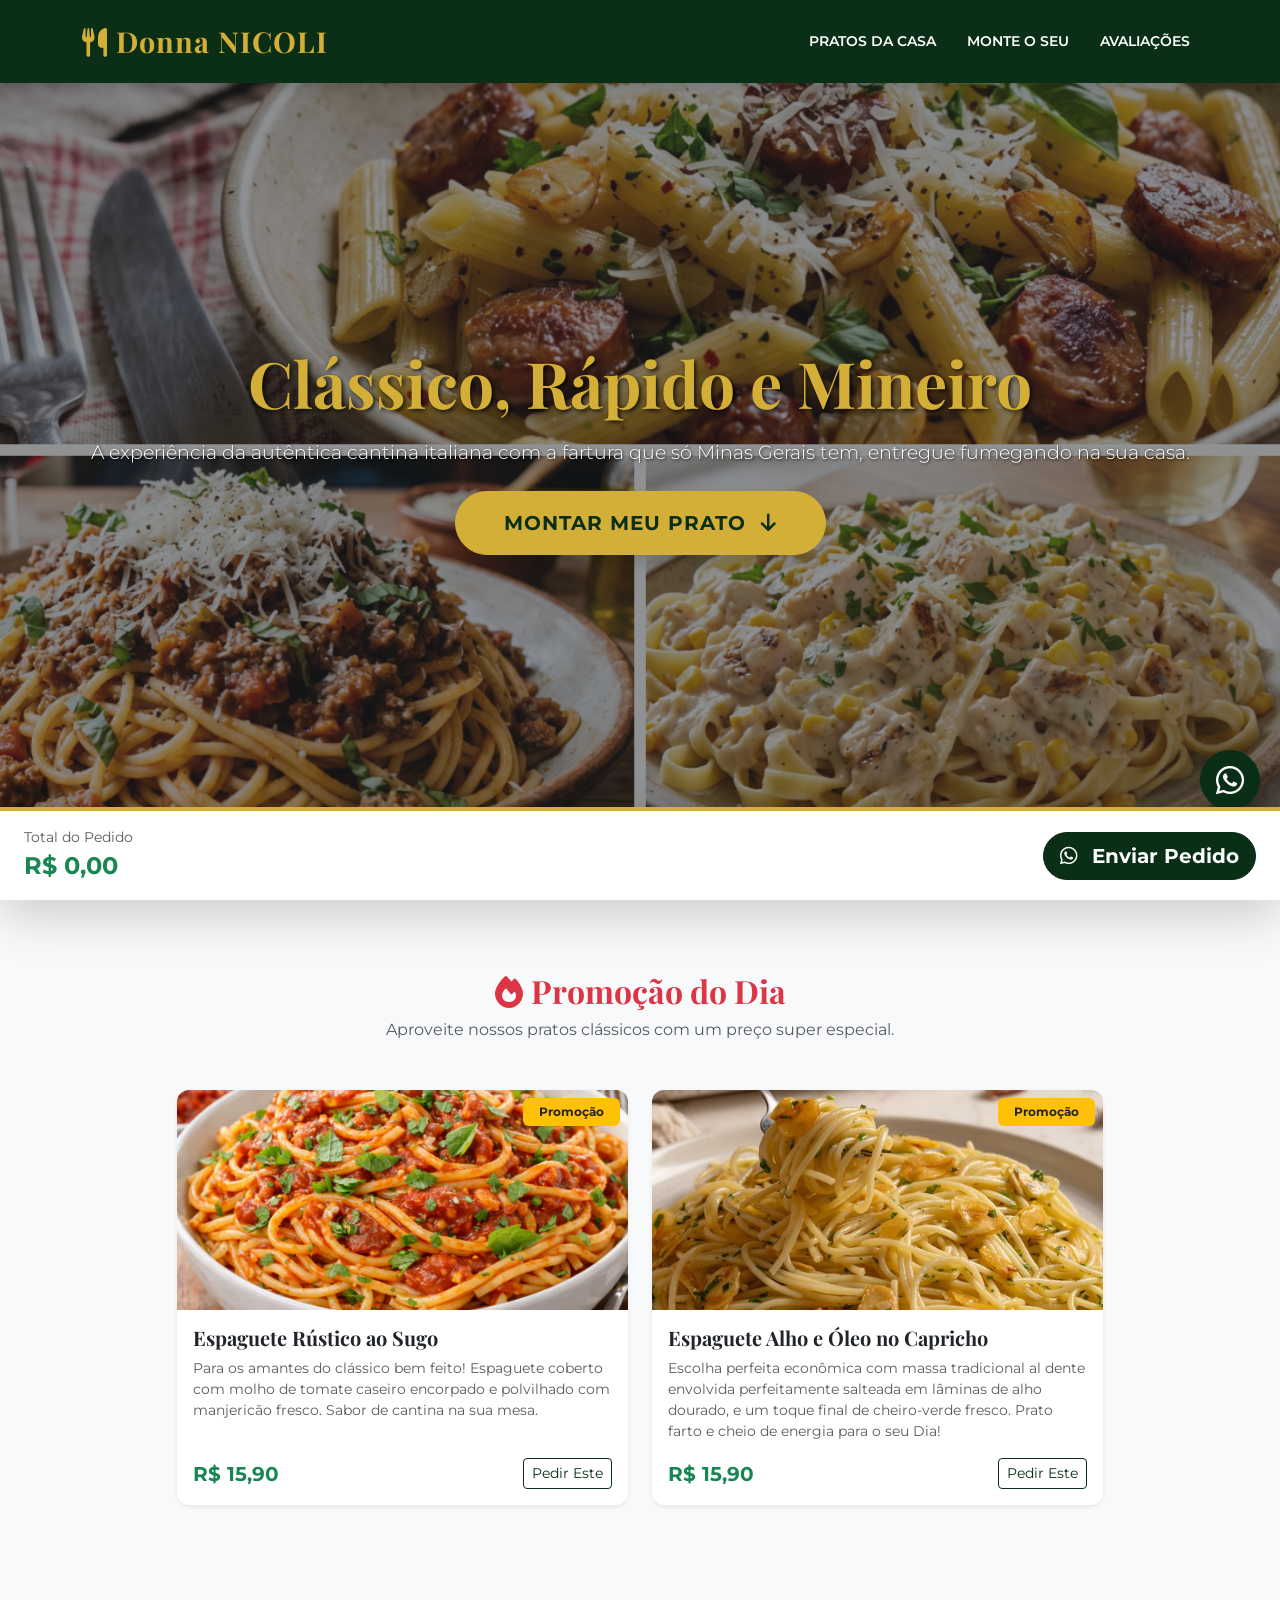
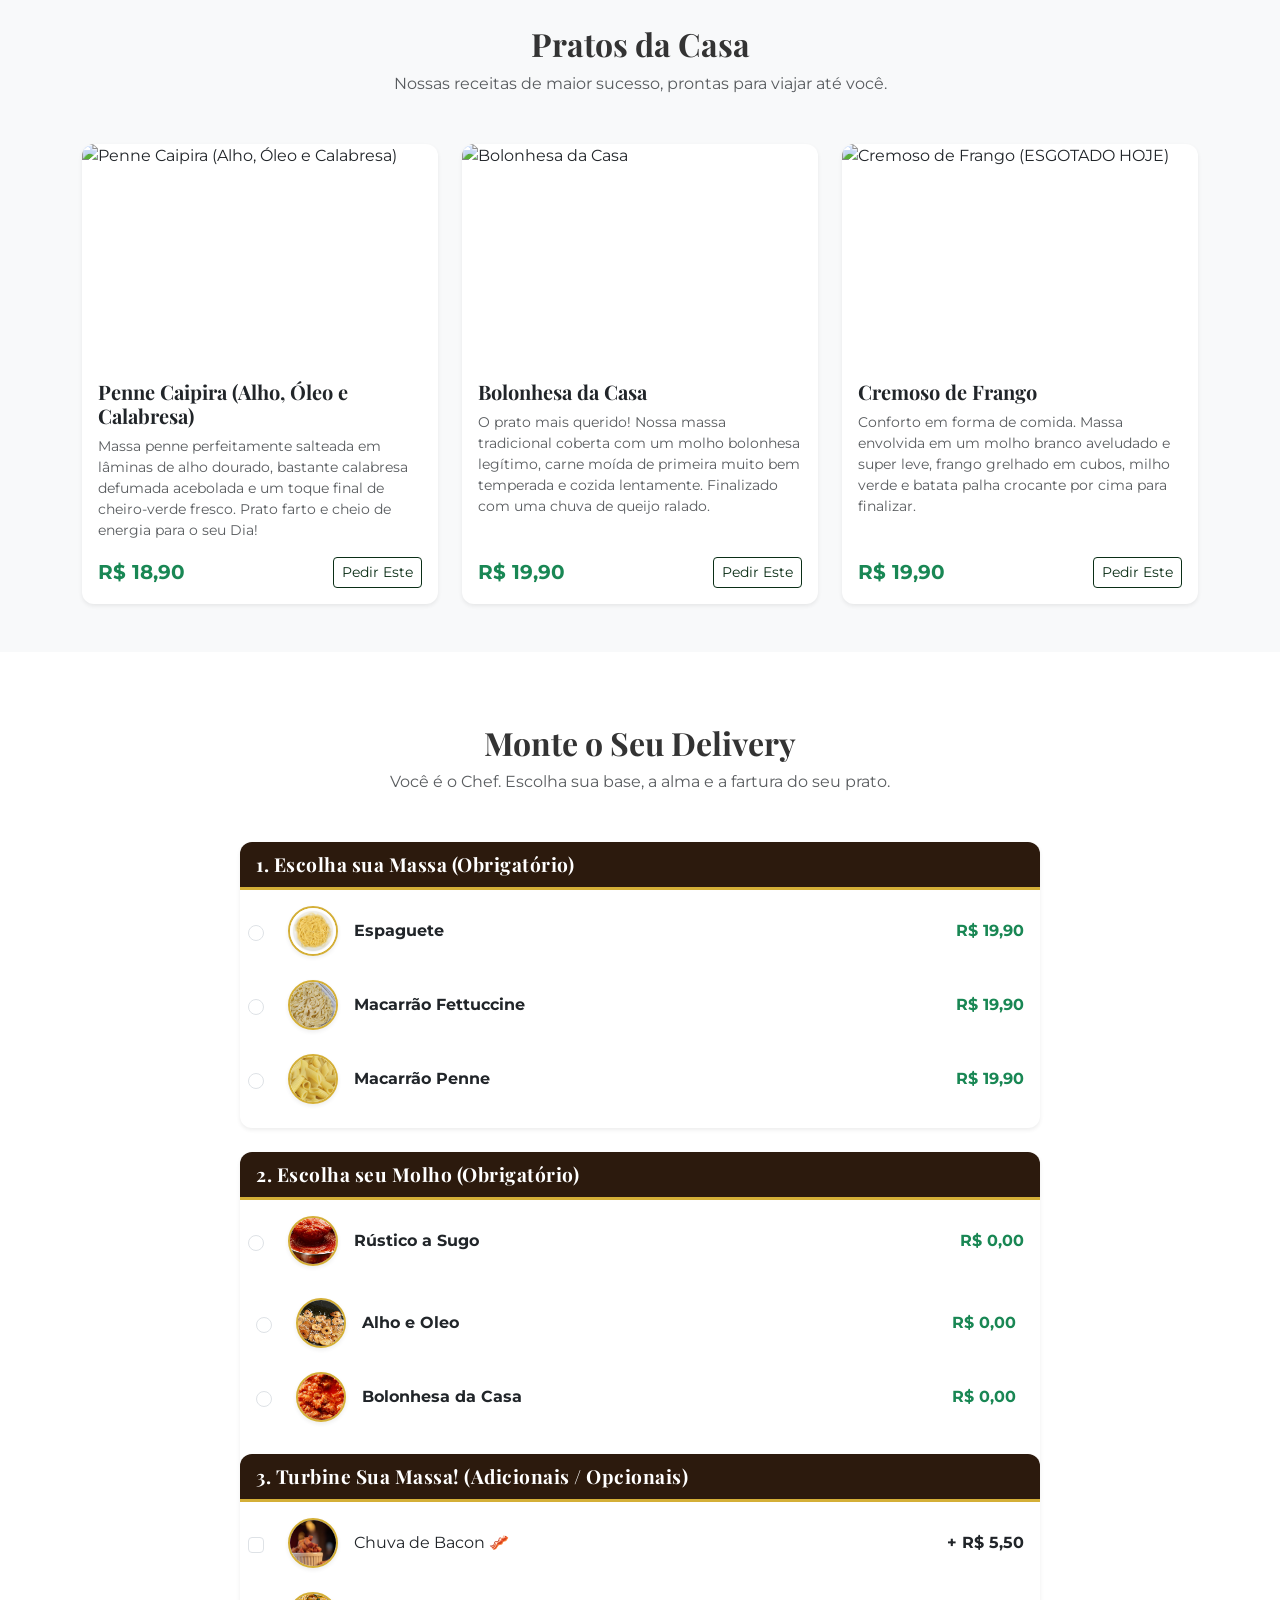
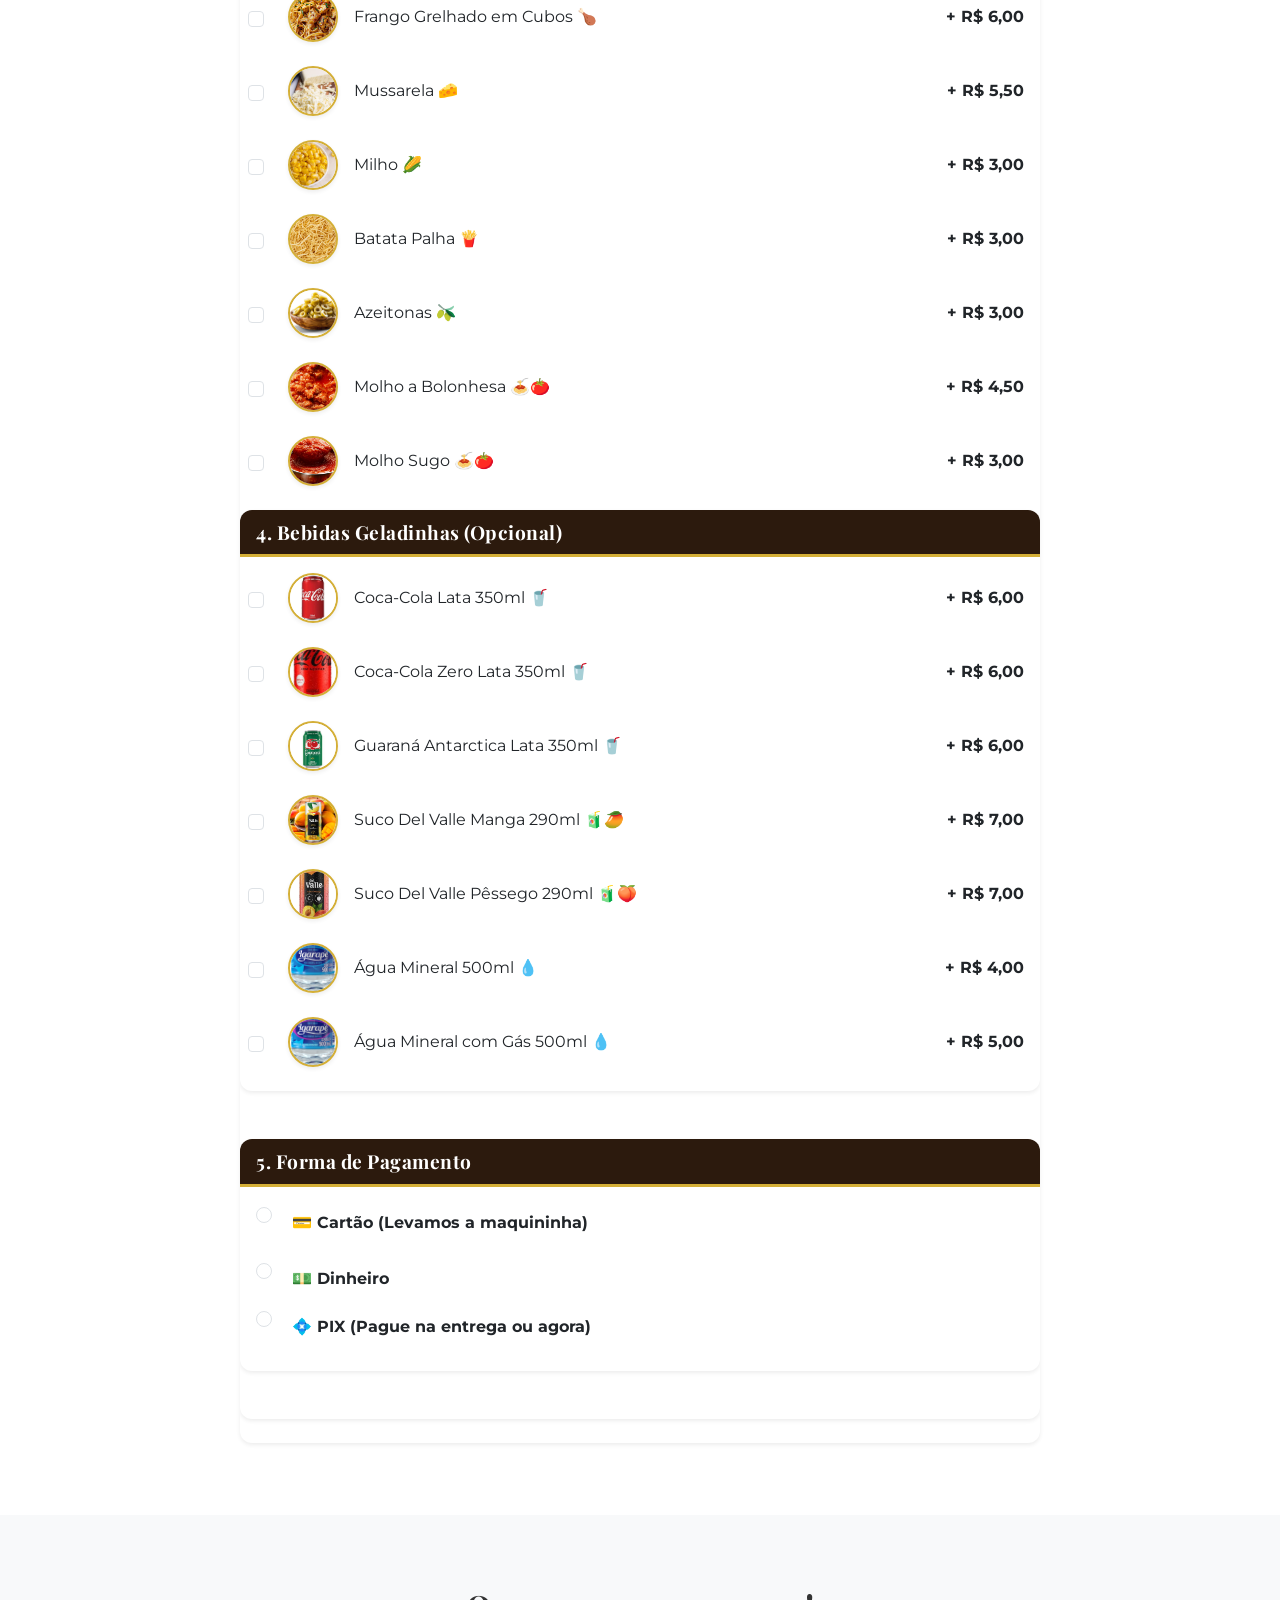
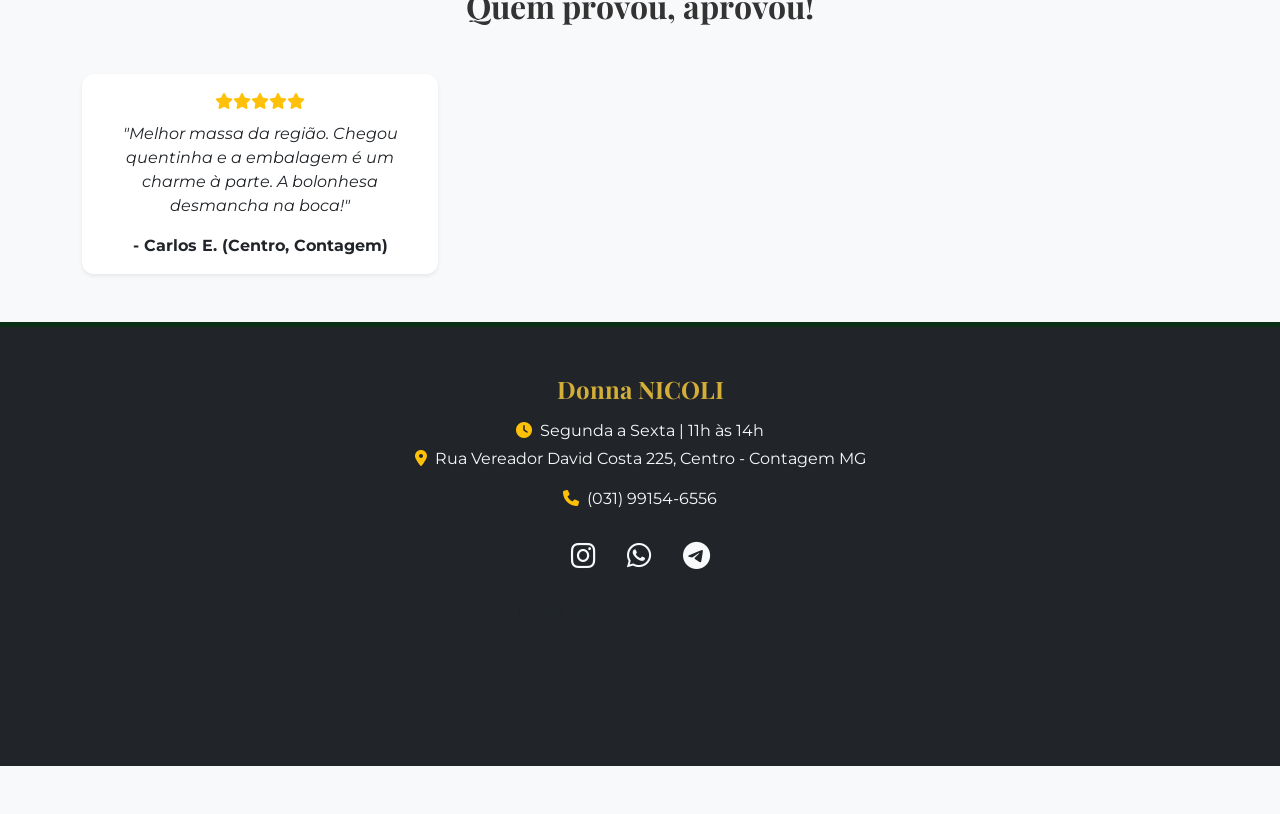
==== index.html @ 4e17d3b1 "Update index.html" ====
<!DOCTYPE html>
<html lang="pt-BR">
<head>
    <meta charset="UTF-8">
    <!-- A tag viewport garante que o site se adapte às telas de celulares (Mobile-First) -->
    <meta name="viewport" content="width=device-width, initial-scale=1.0">
    
    <!-- Meta tags para SEO (Google) -->
    <meta name="description" content="Donna Nicoli - O melhor delivery de massas artesanais de Contagem. Clássico, rápido e mineiro. Peça agora!">
    <title>Donna Nicoli | Autêntica Cantina Italiana em Contagem</title>

    <!-- Importação do Bootstrap 5 via CDN para o layout e responsividade -->
    <link href="https://cdn.jsdelivr.net/npm/bootstrap@5.3.0/dist/css/bootstrap.min.css" rel="stylesheet">
    
    <!-- Importação do FontAwesome para usarmos ícones (ex: WhatsApp, Instagram) -->
    <link rel="stylesheet" href="https://cdnjs.cloudflare.com/ajax/libs/font-awesome/6.4.0/css/all.min.css">
    
    <!-- Link para o nosso arquivo CSS (que faremos na Etapa 2) -->
    <link rel="stylesheet" href="style.css">
</head>
<body class="bg-light">

    <!-- HEADER & NAVEGAÇÃO -->
    <!-- fixed-top mantém o menu colado no topo ao rolar a página -->
    <header>
        <nav class="navbar navbar-expand-lg navbar-dark fixed-top custom-navbar">
            <div class="container">
                <a class="navbar-brand fw-bold" href="#">
                    <i class="fa-solid fa-utensils me-2"></i>Donna NICOLI
                </a>
                <!-- Botão menu hamburguer para celular -->
                <button class="navbar-toggler" type="button" data-bs-toggle="collapse" data-bs-target="#navbarNav">
                    <span class="navbar-toggler-icon"></span>
                </button>
                <div class="collapse navbar-collapse justify-content-end" id="navbarNav">
                    <ul class="navbar-nav">
                        <li class="nav-item"><a class="nav-link" href="#pratos">Pratos da Casa</a></li>
                        <li class="nav-item"><a class="nav-link" href="#monte-seu">Monte o Seu</a></li>
                        <li class="nav-item"><a class="nav-link" href="#avaliacoes">Avaliações</a></li>
                    </ul>
                </div>
            </div>
        </nav>
    </header>

    <main>
        <!-- HERO SECTION (A Primeira Impressão) -->
        <section id="hero" class="vh-100 d-flex align-items-center justify-content-center text-center text-white position-relative">
            <div class="container position-relative z-2">
                <h1 class="display-3 fw-bold mb-3">Clássico, Rápido e Mineiro</h1>
                <p class="lead mb-4 fw-light">A experiência da autêntica cantina italiana com a fartura que só Minas Gerais tem, entregue fumegando na sua casa.</p>
                <a href="#monte-seu" class="btn btn-warning btn-lg fw-bold px-5 py-3 shadow">MONTAR MEU PRATO <i class="fa-solid fa-arrow-down ms-2"></i></a>
            </div>
            <!-- Overlay escuro para garantir a leitura do texto sobre a foto de fundo -->
            <div class="overlay position-absolute top-0 start-0 w-100 h-100 bg-dark opacity-50 z-1"></div>
        </section>

        <!-- SEÇÃO: PROMOÇÃO DO DIA -->
        <section id="promocoes" class="py-5 bg-light">
            <div class="container pt-4">
                <div class="text-center mb-5">
                    <h2 class="fw-bold text-danger"><i class="fa-solid fa-fire me-2"></i>Promoção do Dia</h2>
                    <p class="text-muted">Aproveite nossos pratos clássicos com um preço super especial.</p>
                </div>
                
                <div class="row justify-content-center g-4">
                    <!-- Promocional 1 -->
                    <div class="col-12 col-md-5">
                        <div class="card h-100 shadow-sm border-0 position-relative border-warning">
                            <span class="badge bg-warning text-dark position-absolute top-0 end-0 m-2 fw-bold px-3 py-2">Promoção</span>
                            <img src="img/sugo.png" class="card-img-top" alt="Espaguete Rústico ao Sugo">
                            <div class="card-body d-flex flex-column">
                                <h5 class="card-title fw-bold">Espaguete Rústico ao Sugo</h5>
                                <p class="card-text text-muted small">Para os amantes do clássico bem feito! Espaguete coberto com molho de tomate caseiro encorpado e polvilhado com manjericão fresco. Sabor de cantina na sua mesa.</p>
                                <div class="mt-auto d-flex justify-content-between align-items-center">
                                    <span class="fs-5 fw-bold text-success">R$ 15,90</span>
                                    <button class="btn btn-outline-success btn-sm btn-pedir-prato" data-nome="Espaguete Rústico ao Sugo (Promoção)" data-preco="15.90">Pedir Este</button>
                                </div>
                            </div>
                        </div>
                    </div>

                    <!-- Promocional 2 -->
                    <div class="col-12 col-md-5">
                        <div class="card h-100 shadow-sm border-0 position-relative border-warning">
                            <span class="badge bg-warning text-dark position-absolute top-0 end-0 m-2 fw-bold px-3 py-2">Promoção</span>
                            <img src="img/alho-oleo2.jpg" class="card-img-top" alt="Espaguete Alho e Óleo no capricho">
                            <div class="card-body d-flex flex-column">
                                <h5 class="card-title fw-bold">Espaguete Alho e Óleo no Capricho</h5>
                                <p class="card-text text-muted small">Escolha perfeita econômica com massa tradicional al dente envolvida perfeitamente salteada em lâminas de alho dourado, e um toque final de cheiro-verde fresco. Prato farto e cheio de energia para o seu Dia!</p>
                                <div class="mt-auto d-flex justify-content-between align-items-center">
                                    <span class="fs-5 fw-bold text-success">R$ 15,90</span>
                                    <button class="btn btn-outline-success btn-sm btn-pedir-prato" data-nome="Espaguete Alho e Óleo no Capricho (Promoção)" data-preco="15.90">Pedir Este</button>
                                </div>
                            </div>
                        </div>
                    </div>
                </div>
            </div>
        </section>

        <!-- SEÇÃO: PRATOS DA CASA (Retornando ao formato original) -->
        <section id="pratos" class="py-5">
            <div class="container pt-4">
                <div class="text-center mb-5">
                    <h2 class="fw-bold">Pratos da Casa</h2>
                    <p class="text-muted">Nossas receitas de maior sucesso, prontas para viajar até você.</p>
                </div>
                
                <div class="row g-4">
                    <!-- Card 1 -->
                    <div class="col-12 col-md-4">
                        <div class="card h-100 shadow-sm border-0">
                            <img src="img/penne.png" class="card-img-top" alt="Penne Caipira (Alho, Óleo e Calabresa)">
                            <div class="card-body d-flex flex-column">
                                <h5 class="card-title fw-bold">Penne Caipira (Alho, Óleo e Calabresa)</h5>
                                <p class="card-text text-muted small">Massa penne perfeitamente salteada em lâminas de alho dourado, bastante calabresa defumada acebolada e um toque final de cheiro-verde fresco. Prato farto e cheio de energia para o seu Dia!</p>
                                <div class="mt-auto d-flex justify-content-between align-items-center">
                                    <span class="fs-5 fw-bold text-success">R$ 18,90</span>
                                    <button class="btn btn-outline-success btn-sm btn-pedir-prato" data-nome="Penne Caipira" data-preco="18.90">Pedir Este</button>
                                </div>
                            </div>
                        </div>
                    </div>
                    
                    <!-- Card 2 -->
                    <div class="col-12 col-md-4">
                        <div class="card h-100 shadow-sm border-0">
                            <img src="img/bolonhesa-2.png" class="card-img-top" alt="Bolonhesa da Casa">
                            <div class="card-body d-flex flex-column">
                                <h5 class="card-title fw-bold">Bolonhesa da Casa</h5>
                                <p class="card-text text-muted small">O prato mais querido! Nossa massa tradicional coberta com um molho bolonhesa legítimo, carne moída de primeira muito bem temperada e cozida lentamente. Finalizado com uma chuva de queijo ralado.</p>
                                <div class="mt-auto d-flex justify-content-between align-items-center">
                                    <span class="fs-5 fw-bold text-success">R$ 19,90</span>
                                    <button class="btn btn-outline-success btn-sm btn-pedir-prato" data-nome="Bolonhesa da Casa" data-preco="19.90">Pedir Este</button>
                                </div>
                            </div>
                        </div>
                    </div>

                    <!-- Card 3 -->
                    <div class="col-12 col-md-4">
                        <div class="card h-100 shadow-sm border-0">
                            <img src="img/cremoso.png" class="card-img-top" alt="Cremoso de Frango (ESGOTADO HOJE)"disabled>
                            <div class="card-body d-flex flex-column">
                                <h5 class="card-title fw-bold">Cremoso de Frango</h5>
                                <p class="card-text text-muted small">Conforto em forma de comida. Massa envolvida em um molho branco aveludado e super leve, frango grelhado em cubos, milho verde e batata palha crocante por cima para finalizar.</p>
                                <div class="mt-auto d-flex justify-content-between align-items-center">
                                    <span class="fs-5 fw-bold text-success">R$ 19,90</span>
                                    <button class="btn btn-outline-success btn-sm btn-pedir-prato" data-nome="Cremoso de Frango" data-preco="19.90">Pedir Este</button>
                                </div>
                            </div>
                        </div>
                    </div>
                </div>
            </div>
        </section>
        
        <!-- SEÇÃO: MONTE O SEU (O Coração da Aplicação) -->
        <section id="monte-seu" class="py-5 bg-white">
            <div class="container pt-4">
                <div class="text-center mb-5">
                    <h2 class="fw-bold">Monte o Seu Delivery</h2>
                    <p class="text-muted">Você é o Chef. Escolha sua base, a alma e a fartura do seu prato.</p>
                </div>

                <form id="form-pedido" class="max-w-md mx-auto" style="max-width: 800px;">
                    
                    <!-- Passo 1: Massas -->
                    <div class="card mb-4 border-0 shadow-sm">
                        <div class="card-header custom-bg-wood text-white fw-bold">
                            1. Escolha sua Massa (Obrigatório)
                        </div>
                        <div class="card-body p-2">
                            <!-- Espaguete -->
                            <div class="form-check mb-2 d-flex align-items-center">
                                <input class="form-check-input input-massa me-3" type="radio" name="massa" id="espaguete" value="Espaguete" data-preco="19.90" required>
                                <label class="form-check-label custom-label-box w-100 d-flex align-items-center justify-content-between p-2" for="espaguete">
                                    <div class="d-flex align-items-center">
                                        <img src="img/thumb-espaguete.jpg" alt="Espaguete" class="rounded-circle thumb-img me-3 shadow-sm">
                                        <span class="fw-bold">Espaguete</span>
                                    </div>
                                    <span class="text-success fw-bold">R$ 19,90</span>
                                </label>
                            </div>
                            <!-- Fettuccine -->
                            <div class="form-check mb-2 d-flex align-items-center">
                                <input class="form-check-input input-massa me-3" type="radio" name="massa" id="fettuccine" value="Macarrão Fettuccine" data-preco="19.90">
                                <label class="form-check-label custom-label-box w-100 d-flex align-items-center justify-content-between p-2" for="fettuccine">
                                    <div class="d-flex align-items-center">
                                        <img src="img/thumb-fettuccini.jpg" alt="Fettuccine" class="rounded-circle thumb-img me-3 shadow-sm">
                                        <span class="fw-bold">Macarrão Fettuccine</span>
                                    </div>
                                    <span class="text-success fw-bold">R$ 19,90</span>
                                </label>
                            </div>
                            <!-- Penne -->
                            <div class="form-check mb-2 d-flex align-items-center">
                                <input class="form-check-input input-massa me-3" type="radio" name="massa" id="penne" value="Macarrão Penne" data-preco="19.90">
                                <label class="form-check-label custom-label-box w-100 d-flex align-items-center justify-content-between p-2" for="penne">
                                    <div class="d-flex align-items-center">
                                        <img src="img/thumb-penne.jpg" alt="Penne" class="rounded-circle thumb-img me-3 shadow-sm">
                                        <span class="fw-bold">Macarrão Penne</span>
                                    </div>
                                    <span class="text-success fw-bold">R$ 19,90</span>
                                </label>
                            </div>
                        </div>
                    </div>

                    <!-- Passo 2: Molhos -->
                    <div class="card mb-4 border-0 shadow-sm">
                        <div class="card-header custom-bg-wood text-white fw-bold">
                            2. Escolha seu Molho (Obrigatório)
                        </div>
                        <div class="card-body p-2">
                            <div class="form-check mb-2 d-flex align-items-center">
                                <input class="form-check-input input-molho me-3" type="radio" name="molho" id="sugo" value="Sugo Rústico" data-preco="0.00" required>
                                <label class="form-check-label custom-label-box w-100 d-flex align-items-center justify-content-between p-2" for="sugo">
                                    <div class="d-flex align-items-center">
                                        <img src="img/thumb-molho-sugo.jpg" alt="Sugo" class="rounded-circle thumb-img me-3 shadow-sm">
                                        <span class="fw-bold">Rústico a Sugo</span>
                                    </div>
                                    <span class="text-success fw-bold">R$ 0,00</span>
                                </label>
                            </div>
                            <div class="card-body p-2">
                            <div class="form-check mb-2 d-flex align-items-center">
                                <input class="form-check-input input-molho me-3" type="radio" name="molho" id="alho_oleo" value="Alho e Óleo" data-preco="0.00" required>
                                <label class="form-check-label custom-label-box w-100 d-flex align-items-center justify-content-between p-2" for="alho_oleo">
                                    <div class="d-flex align-items-center">
                                        <img src="img/thumb-molho-alho-oleo.png" alt="Alho e Óleo" class="rounded-circle thumb-img me-3 shadow-sm">
                                        <span class="fw-bold">Alho e Oleo</span>
                                    </div>
                                    <span class="text-success fw-bold">R$ 0,00</span>
                                </label>
                            </div>
                            <div class="form-check mb-2 d-flex align-items-center">
                                <input class="form-check-input input-molho me-3" type="radio" name="molho" id="bolonhesa" value="Bolonhesa da Casa" data-preco="0.00">
                                <label class="form-check-label custom-label-box w-100 d-flex align-items-center justify-content-between p-2" for="bolonhesa">
                                    <div class="d-flex align-items-center">
                                        <img src="img/thumb-molho-bolonhesa.jpg" alt="Bolonhesa" class="rounded-circle thumb-img me-3 shadow-sm">
                                        <span class="fw-bold">Bolonhesa da Casa</span>
                                    </div>
                                    <span class="text-success fw-bold">R$ 0,00</span>
                                </label>
                            </div>
                        </div>
                    </div>

                    <!-- Passo 3: Adicionais -->
                    <div class="card mb-4 border-0 shadow-sm">
                        <div class="card-header custom-bg-wood text-white fw-bold">
                            3. Turbine Sua Massa! (Adicionais / Opcionais)

                        </div>
                        <div class="card-body p-2">
                            <div class="form-check mb-2 d-flex align-items-center">
                                <input class="form-check-input input-adicional me-3" type="checkbox" id="add-bacon" value="Chuva de Bacon" data-preco="5.50">
                                <label class="form-check-label custom-label-box w-100 d-flex align-items-center justify-content-between p-2" for="add-bacon">
                                    <div class="d-flex align-items-center">
                                        <img src="img/thumb-bacon.png" alt="Bacon" class="rounded-circle thumb-img me-3 shadow-sm">
                                        <span>Chuva de Bacon 🥓</span>
                                    </div>
                                    <span class="fw-bold">+ R$ 5,50</span>
                                </label>
                            </div>
                            <div class="form-check mb-2 d-flex align-items-center">
                                <input class="form-check-input input-adicional me-3" type="checkbox" id="add-frango" value="Frango Grelhado em Cubos" data-preco="6.00">
                                <label class="form-check-label custom-label-box w-100 d-flex align-items-center justify-content-between p-2" for="add-frango">
                                    <div class="d-flex align-items-center">
                                        <img src="img/thumb-frango.png" alt="Frango" class="rounded-circle thumb-img me-3 shadow-sm">
                                        <span>Frango Grelhado em Cubos 🍗</span>
                                    </div>
                                    <span class="fw-bold">+ R$ 6,00</span>
                                </label>
                            </div>
                            <div class="form-check mb-2 d-flex align-items-center">
                                <input class="form-check-input input-adicional me-3" type="checkbox" id="add-mussarela" value="Mussarela Derretida" data-preco="5.50">
                                <label class="form-check-label custom-label-box w-100 d-flex align-items-center justify-content-between p-2" for="add-mussarela">
                                    <div class="d-flex align-items-center">
                                        <img src="img/thumb-mussarela.png" alt="Mussarela" class="rounded-circle thumb-img me-3 shadow-sm">
                                        <span>Mussarela 🧀</span>
                                    </div>
                                    <span class="fw-bold">+ R$ 5,50</span>
                                </label>
                            </div>
                            <div class="form-check mb-2 d-flex align-items-center">
                                <input class="form-check-input input-adicional me-3" type="checkbox" id="add-milho" value="Milho" data-preco="3.00">
                                <label class="form-check-label custom-label-box w-100 d-flex align-items-center justify-content-between p-2" for="add-milho">
                                    <div class="d-flex align-items-center">
                                        <img src="img/thumb-milho.png" alt="Milho" class="rounded-circle thumb-img me-3 shadow-sm">
                                        <span>Milho 🌽</span>
                                    </div>
                                    <span class="fw-bold">+ R$ 3,00</span>
                                </label>
                            </div>
                            <div class="form-check mb-2 d-flex align-items-center">
                                <input class="form-check-input input-adicional me-3" type="checkbox" id="add-batatapalha" value="Batata Palha" data-preco="3.00">
                                <label class="form-check-label custom-label-box w-100 d-flex align-items-center justify-content-between p-2" for="add-batatapalha">
                                    <div class="d-flex align-items-center">
                                        <img src="img/thumb-batata-palha.png" alt="Batata Palha" class="rounded-circle thumb-img me-3 shadow-sm">
                                        <span>Batata Palha 🍟</span>
                                    </div>
                                    <span class="fw-bold">+ R$ 3,00</span>
                                </label>
                            </div>
                            <div class="form-check mb-2 d-flex align-items-center">
                                <input class="form-check-input input-adicional me-3" type="checkbox" id="add-azeitona" value="Azeitonas" data-preco="3.00">
                                <label class="form-check-label custom-label-box w-100 d-flex align-items-center justify-content-between p-2" for="add-milho">
                                    <div class="d-flex align-items-center">
                                        <img src="img/thumb-azeitona_verde.png" alt="Azeitonas" class="rounded-circle thumb-img me-3 shadow-sm">
                                        <span>Azeitonas 🫒</span>
                                    </div>
                                    <span class="fw-bold">+ R$ 3,00</span>
                                </label>
                            </div>
                            <div class="form-check mb-2 d-flex align-items-center">
                                <input class="form-check-input input-adicional me-3" type="checkbox" id="add-molhobolonhesa" value="Molho a Bolonhesa" data-preco="4.50">
                                <label class="form-check-label custom-label-box w-100 d-flex align-items-center justify-content-between p-2" for="add-batatapalha">
                                    <div class="d-flex align-items-center">
                                        <img src="img/thumb-molho-bolonhesa.jpg" alt="Molho a Bolonhesa" class="rounded-circle thumb-img me-3 shadow-sm">
                                        <span>Molho a Bolonhesa 🍝🍅</span>
                                    </div>
                                    <span class="fw-bold">+ R$ 4,50</span>
                                </label>
                            </div>
                            <div class="form-check mb-2 d-flex align-items-center">
                                <input class="form-check-input input-adicional me-3" type="checkbox" id="add-molhosugo" value="Molho Sugo" data-preco="3.00">
                                <label class="form-check-label custom-label-box w-100 d-flex align-items-center justify-content-between p-2" for="add-batatapalha">
                                    <div class="d-flex align-items-center">
                                        <img src="img/thumb-molho-sugo.jpg" alt="Molho a Bolonhesa" class="rounded-circle thumb-img me-3 shadow-sm">
                                        <span>Molho Sugo 🍝🍅</span>
                                    </div>
                                    <span class="fw-bold">+ R$ 3,00</span>
                                </label>
                            </div>
                    </div>

                    <!-- Passo 4: Bebidas -->
                    <div class="card mb-5 border-0 shadow-sm">
                        <div class="card-header custom-bg-wood text-white fw-bold">
                            4. Bebidas Geladinhas (Opcional)
                        </div>
                        <div class="card-body p-2">
                            <div class="form-check mb-2 d-flex align-items-center">
                                <input class="form-check-input input-bebida me-3" type="checkbox" id="beb-coca" value="Coca-Cola Lata 350ml" data-preco="6.00">
                                <label class="form-check-label custom-label-box w-100 d-flex align-items-center justify-content-between p-2" for="beb-coca">
                                    <div class="d-flex align-items-center">
                                        <img src="img/thumb-coca.jpg" alt="Coca" class="rounded-circle thumb-img me-3 shadow-sm">
                                        <span>Coca-Cola Lata 350ml 🥤</span>
                                    </div>
                                    <span class="fw-bold">+ R$ 6,00</span>
                                </label>
                            </div>
                            <div class="form-check mb-2 d-flex align-items-center">
                                <input class="form-check-input input-bebida me-3" type="checkbox" id="beb-cocazero" value="Coca Cola Zero Lata 350ml" data-preco="6.00">
                                <label class="form-check-label custom-label-box w-100 d-flex align-items-center justify-content-between p-2" for="beb-cocazero">
                                    <div class="d-flex align-items-center">
                                        <img src="img/thumb-cocazero.jpg" alt="Coca Zero" class="rounded-circle thumb-img me-3 shadow-sm">
                                        <span>Coca-Cola Zero Lata 350ml 🥤</span>
                                    </div>
                                    <span class="fw-bold">+ R$ 6,00</span>
                                </label>
                            </div>
                            <div class="form-check mb-2 d-flex align-items-center">
                                <input class="form-check-input input-bebida me-3" type="checkbox" id="beb-guarana" value="Guaraná Antarctica Lata 350ml" data-preco="6.00">
                                <label class="form-check-label custom-label-box w-100 d-flex align-items-center justify-content-between p-2" for="beb-guarana">
                                    <div class="d-flex align-items-center">
                                        <img src="img/thumb-guarana.jpg" alt="Guaraná" class="rounded-circle thumb-img me-3 shadow-sm">
                                        <span>Guaraná Antarctica Lata 350ml 🥤</span>
                                    </div>
                                    <span class="fw-bold">+ R$ 6,00</span>
                                </label>
                            </div>
                            <div class="form-check mb-2 d-flex align-items-center">
                                <input class="form-check-input input-bebida me-3" type="checkbox" id="beb-suco" value="Suco Del Valle Manga 290ml" data-preco="7.00">
                                <label class="form-check-label custom-label-box w-100 d-flex align-items-center justify-content-between p-2" for="beb-suco">
                                    <div class="d-flex align-items-center">
                                        <img src="img/thumb-suco-manga.png" alt="Suco" class="rounded-circle thumb-img me-3 shadow-sm">
                                        <span>Suco Del Valle Manga 290ml 🧃🥭</span>
                                    </div>
                                    <span class="fw-bold">+ R$ 7,00</span>
                                </label>
                            </div>                           
                            <div class="form-check mb-2 d-flex align-items-center">
                                <input class="form-check-input input-bebida me-3" type="checkbox" id="beb-suco" value="Suco Del Valle Pêssego 290ml" data-preco="7.00">
                                <label class="form-check-label custom-label-box w-100 d-flex align-items-center justify-content-between p-2" for="beb-suco">
                                    <div class="d-flex align-items-center">
                                        <img src="img/thumb-suco-pessego.jpg" alt="Suco" class="rounded-circle thumb-img me-3 shadow-sm">
                                        <span>Suco Del Valle Pêssego 290ml 🧃🍑</span>
                                    </div>
                                    <span class="fw-bold">+ R$ 7,00</span>
                                </label>
                            </div>
                            <div class="form-check mb-2 d-flex align-items-center">
                                <input class="form-check-input input-bebida me-3" type="checkbox" id="beb-agua" value="Água Mineral 500ml" data-preco="4.00">
                                <label class="form-check-label custom-label-box w-100 d-flex align-items-center justify-content-between p-2" for="beb-agua">
                                    <div class="d-flex align-items-center">
                                        <img src="img/thumb-agua.png" alt="Água" class="rounded-circle thumb-img me-3 shadow-sm">
                                        <span>Água Mineral 500ml 💧</span>
                                    </div>
                                    <span class="fw-bold">+ R$ 4,00</span>
                                </label>
                            </div>
                            <div class="form-check mb-2 d-flex align-items-center">
                                <input class="form-check-input input-bebida me-3" type="checkbox" id="beb-agua" value="Água Mineral com Gás 500ml" data-preco="5.00">
                                <label class="form-check-label custom-label-box w-100 d-flex align-items-center justify-content-between p-2" for="beb-agua">
                                    <div class="d-flex align-items-center">
                                        <img src="img/thumb-agua-gas.png" alt="Água" class="rounded-circle thumb-img me-3 shadow-sm">
                                        <span>Água Mineral com Gás 500ml 💧</span>
                                    </div>
                                    <span class="fw-bold">+ R$ 5,00</span>
                                </label>
                            </div>
                        </div>
                    </div>
                        <!-- Passo 5: Forma de Pagamento -->
                    <div class="card mb-5 border-0 shadow-sm">
                        <div class="card-header custom-bg-wood text-white fw-bold">
                            5. Forma de Pagamento
                        </div>
                        <div class="card-body p-3">
                            <!-- Opção: Cartão -->
                            <div class="form-check mb-3">
                                <input class="form-check-input input-pagamento" type="radio" name="pagamento" id="pag-cartao" value="Cartão (Maquininha)">
                                <label class="form-check-label fw-bold" for="pag-cartao">
                                    💳 Cartão (Levamos a maquininha)
                                </label>
                            </div>
                            
                            <!-- Opção: Dinheiro -->
                            <div class="form-check mb-2">
                                <input class="form-check-input input-pagamento" type="radio" name="pagamento" id="pag-dinheiro" value="Dinheiro">
                                <label class="form-check-label fw-bold" for="pag-dinheiro">
                                    💵 Dinheiro
                                </label>
                            </div>
                            <!-- Box de Troco (Escondido por padrão) -->
                            <div id="box-troco" class="ms-4 mb-3 d-none">
                                <label for="valor-troco" class="form-label small text-muted">Precisa de troco para quanto? (Opcional)</label>
                                <input type="text" class="form-control form-control-sm" id="valor-troco" placeholder="Ex: 50,00" style="max-width: 150px;">
                            </div>

                            <!-- Opção: PIX -->
                            <div class="form-check mb-2">
                                <input class="form-check-input input-pagamento" type="radio" name="pagamento" id="pag-pix" value="PIX">
                                <label class="form-check-label fw-bold" for="pag-pix">
                                    💠 PIX (Pague na entrega ou agora)
                                </label>
                            </div>
                            <!-- Box do PIX (Escondido por padrão) -->
                            <div id="box-pix" class="ms-4 mt-2 d-none text-center p-3 bg-light rounded border border-warning">
                                <p class="small mb-2 fw-bold text-success">Escaneie o QR Code abaixo:</p>
                                <!-- Substitua esta imagem pelo seu QR Code real depois -->
                                <img src="img/qrcode-pix.png" alt="QR Code PIX" class="img-fluid mb-2 rounded shadow-sm" style="max-width: 160px;">
                                <p class="mb-1 small">Ou copie a nossa Chave Celular:</p>
                                <p class="fw-bold fs-5 mb-0 text-success" style="user-select: all;">31991546556</p>
                                <span class="text-muted" style="font-size: 0.7rem;">Donna Nicoli Delivery</span>
                            </div>
                        </div>
                    </div>                        
                </form>
            </div>
        </section>
                  
        <!-- SEÇÃO: PROVA SOCIAL E AVALIAÇÕES -->
        <section id="avaliacoes" class="py-5 bg-light">
            <div class="container pt-4 text-center">
                <h2 class="fw-bold mb-5">Quem provou, aprovou!</h2>
                <div class="row g-4">
                    <div class="col-12 col-md-4">
                        <div class="card h-100 border-0 p-3 bg-white text-center shadow-sm">
                            <div class="text-warning mb-2">
                                <i class="fa-solid fa-star"></i><i class="fa-solid fa-star"></i><i class="fa-solid fa-star"></i><i class="fa-solid fa-star"></i><i class="fa-solid fa-star"></i>
                            </div>
                            <p class="fst-italic">"Melhor massa da região. Chegou quentinha e a embalagem é um charme à parte. A bolonhesa desmancha na boca!"</p>
                            <span class="fw-bold">- Carlos E. (Centro, Contagem)</span>
                        </div>
                    </div>
                    <!-- Mais avaliações podem ser adicionadas aqui no mesmo padrão -->
                </div>
            </div>
        </section>
    </main>

    <!-- PAINEL FLUTUANTE DE CARRINHO / CHECKOUT -->
    <div id="checkout-panel" class="fixed-bottom bg-white shadow-lg border-top py-3 px-4 d-flex justify-content-between align-items-center" style="z-index: 1000;">
        <div>
            <span class="text-muted small d-block">Total do Pedido</span>
            <span class="fs-4 fw-bold text-success" id="valor-total">R$ 0,00</span>
        </div>
        <button id="btn-finalizar-whatsapp" class="btn btn-success btn-lg fw-bold rounded-pill">
            <i class="fa-brands fa-whatsapp me-2"></i> Enviar Pedido
        </button>
    </div>

    <!-- BOTÃO FLUTUANTE WHATSAPP (Apenas para contato/dúvidas) -->
    <a href="https://wa.me/5531991546556" target="_blank" class="btn btn-success rounded-circle shadow-lg position-fixed d-flex align-items-center justify-content-center" style="bottom: 90px; right: 20px; width: 60px; height: 60px; z-index: 999;">
        <i class="fa-brands fa-whatsapp fs-2"></i>
    </a>

    <!-- FOOTER -->
    <footer class="bg-dark text-light py-5 pb-5 mb-5">
        <div class="container text-center">
            <h4 class="fw-bold mb-3">Donna NICOLI</h4>
            <p class="mb-1"><i class="fa-solid fa-clock text-warning me-2"></i>Segunda a Sexta | 11h às 14h</p>
            <p class="mb-3"><i class="fa-solid fa-location-dot text-warning me-2"></i>Rua Vereador David Costa 225, Centro - Contagem MG</p>
            <p class="mb-1"><i class="fa-solid fa-phone text-warning me-2"></i>(031) 99154-6556</p>
            
            <!-- REDES SOCIAIS E CONTATOS -->
            <div class="mt-4 mb-3">
                <!-- Instagram -->
                <a href="https://instagram.com/donnanicoli" target="_blank" class="text-light fs-3 me-4 text-decoration-none">
                    <i class="fa-brands fa-instagram"></i>
                </a>
                
                <!-- WhatsApp -->
                <a href="https://wa.me/5531991546556" target="_blank" class="text-light fs-3 me-4 text-decoration-none">
                    <i class="fa-brands fa-whatsapp"></i>
                </a>
                
                <!-- Telegram -->
                <!-- Substitua "SEU_NOME_DE_USUARIO_AQUI" pelo seu usuário real do Telegram (sem o @) -->
                <a href="https://t.me/@DonnaNicoli" target="_blank" class="text-light fs-3 text-decoration-none">
                    <i class="fa-brands fa-telegram"></i>
                </a>
            </div>

            <p class="mt-4 small text-muted">© 2026 Donna Nicoli. Todos os direitos reservados.</p>
        </div>
        <!-- Espaço em branco no rodapé para não ser escondido pelo painel do carrinho -->
        <div style="height: 80px;"></div>
    </footer>

    <!-- Importação do JavaScript do Bootstrap 5 (Necessário para o menu hamburguer funcionar) -->
    <script src="https://cdn.jsdelivr.net/npm/bootstrap@5.3.0/dist/js/bootstrap.bundle.min.js"></script>
    
    <!-- Link para o nosso arquivo JavaScript (que faremos na Etapa 3) -->
    <script src="script.js"></script>
</body>
</html>
---- style.css ----
/* =========================================
   IMPORTAÇÃO DE FONTES (Google Fonts)
   ========================================= */
@import url('https://fonts.googleapis.com/css2?family=Montserrat:wght@300;400;600;700&family=Playfair+Display:ital,wght@0,600;0,700;1,600&display=swap');

/* =========================================
   VARIÁVEIS DE CORES (Identidade Visual)
   ========================================= */
:root {
    --verde-escuro: #0a2e16; /* O verde clássico da sua marca */
    --dourado: #d4af37;      /* O toque premium */
    --dourado-hover: #b5952f;
    --madeira-escura: #2c1a0d; /* Lembra os tampos de mesa da cantina */
    --branco: #ffffff;
    --texto-padrao: #333333;
}

/* =========================================
   ESTILOS GERAIS
   ========================================= */
body {
    font-family: 'Montserrat', sans-serif;
    color: var(--texto-padrao);
    background-color: #fcfcfc !important; /* Um branco levemente mais quente */
}

h1, h2, h3, h4, h5, .navbar-brand {
    font-family: 'Playfair Display', serif;
}

/* =========================================
   NAVEGAÇÃO (HEADER)
   ========================================= */
.custom-navbar {
    background-color: var(--verde-escuro);
    box-shadow: 0 4px 12px rgba(0,0,0,0.15);
    padding-top: 15px;
    padding-bottom: 15px;
    transition: all 0.3s ease;
}

.navbar-brand {
    color: var(--dourado) !important;
    font-size: 1.8rem;
    letter-spacing: 1px;
}

.nav-link {
    color: var(--branco) !important;
    font-weight: 600;
    text-transform: uppercase;
    font-size: 0.9rem;
    margin-left: 15px;
    transition: color 0.3s ease;
}

.nav-link:hover {
    color: var(--dourado) !important;
}

/* =========================================
   HERO SECTION (Banner Principal)
   ========================================= */
#hero {
    /* Imagem temporária de massa (pode ser trocada pela sua foto oficial depois) */
    background-image: url('img/hero-fundo-donna-nicoli.png');
    background-size: cover;
    background-position: center;
    background-attachment: fixed; /* Efeito Parallax suave */
}

#hero h1 {
    color: var(--dourado);
    text-shadow: 2px 2px 4px rgba(0,0,0,0.8);
}

#hero p {
    text-shadow: 1px 1px 3px rgba(0,0,0,0.8);
    font-size: 1.2rem;
}

/* Botão Dourado Personalizado */
.btn-warning {
    background-color: var(--dourado);
    border-color: var(--dourado);
    color: var(--verde-escuro);
    border-radius: 50px;
    text-transform: uppercase;
    letter-spacing: 1px;
    transition: all 0.3s ease;
}

.btn-warning:hover {
    background-color: var(--dourado-hover);
    border-color: var(--dourado-hover);
    color: white;
    transform: translateY(-3px); /* Efeito de flutuar ao passar o mouse */
}

/* =========================================
   CARDS DE PRATOS E FORMULÁRIO
   ========================================= */
.card {
    border-radius: 12px;
    overflow: hidden;
    transition: transform 0.3s ease, box-shadow 0.3s ease;
}

.card:hover {
    transform: translateY(-5px);
    box-shadow: 0 10px 20px rgba(0,0,0,0.1) !important;
}

/* Fundo imitando madeira nos cabeçalhos do formulário */
.custom-bg-wood {
    background-color: var(--madeira-escura);
    border-bottom: 3px solid var(--dourado);
    font-family: 'Playfair Display', serif;
    font-size: 1.2rem;
    letter-spacing: 0.5px;
}

/* =========================================
   CUSTOMIZAÇÃO DE CHECKBOX E RADIO BUTTONS
   ========================================= */
/* Sobrescrevendo o azul padrão do Bootstrap para a cor da sua marca */
.form-check-input:checked {
    background-color: var(--verde-escuro);
    border-color: var(--dourado);
}

.form-check-label {
    cursor: pointer;
    padding: 8px 12px;
    border-radius: 8px;
    transition: background-color 0.2s ease;
}

.form-check-label:hover {
    background-color: #f1f1f1;
}

/* =========================================
   BOTÕES DE AÇÃO E PAINEL FLUTUANTE
   ========================================= */
.btn-success, .btn-outline-success {
    border-color: var(--verde-escuro);
}

.btn-success {
    background-color: var(--verde-escuro);
}

.btn-success:hover {
    background-color: #061c0d; /* Um verde ainda mais escuro */
    border-color: #061c0d;
}

.btn-outline-success {
    color: var(--verde-escuro);
}

.btn-outline-success:hover {
    background-color: var(--verde-escuro);
    color: var(--branco);
}

#checkout-panel {
    border-top: 4px solid var(--dourado) !important;
}

/* =========================================
   RODAPÉ
   ========================================= */
footer {
    background-color: var(--madeira-escura) !important;
    border-top: 5px solid var(--verde-escuro);
}

footer h4 {
    color: var(--dourado);
}

/* =========================================
   PADRONIZAÇÃO DAS IMAGENS DOS CARDS
   ========================================= */
.card-img-top {
    height: 220px; /* Define a altura fixa para todas as fotos dos pratos */
    object-fit: cover; /* Faz a foto preencher o espaço sem distorcer (efeito de máscara) */
    object-position: center; /* Garante que o centro da foto seja o foco do corte */
}

/* =========================================
   CORREÇÃO MOBILE (Responsividade)
   ========================================= */
@media (max-width: 768px) {
    #hero {
        background-attachment: scroll !important; 
        background-size: cover !important;
        background-position: center center !important; 
    }
}

/* =========================================
   THUMBNAILS (Fotinhas dos ingredientes)
   ========================================= */
.thumb-img {
    width: 50px;
    height: 50px;
    object-fit: cover;
    border: 2px solid var(--dourado);
}

.custom-label-box {
    transition: background-color 0.2s ease, transform 0.2s ease;
}

.form-check-input:checked + .custom-label-box {
    background-color: rgba(212, 175, 55, 0.1); /* Fundo dourado bem clarinho quando selecionado */
    border-radius: 8px;
}
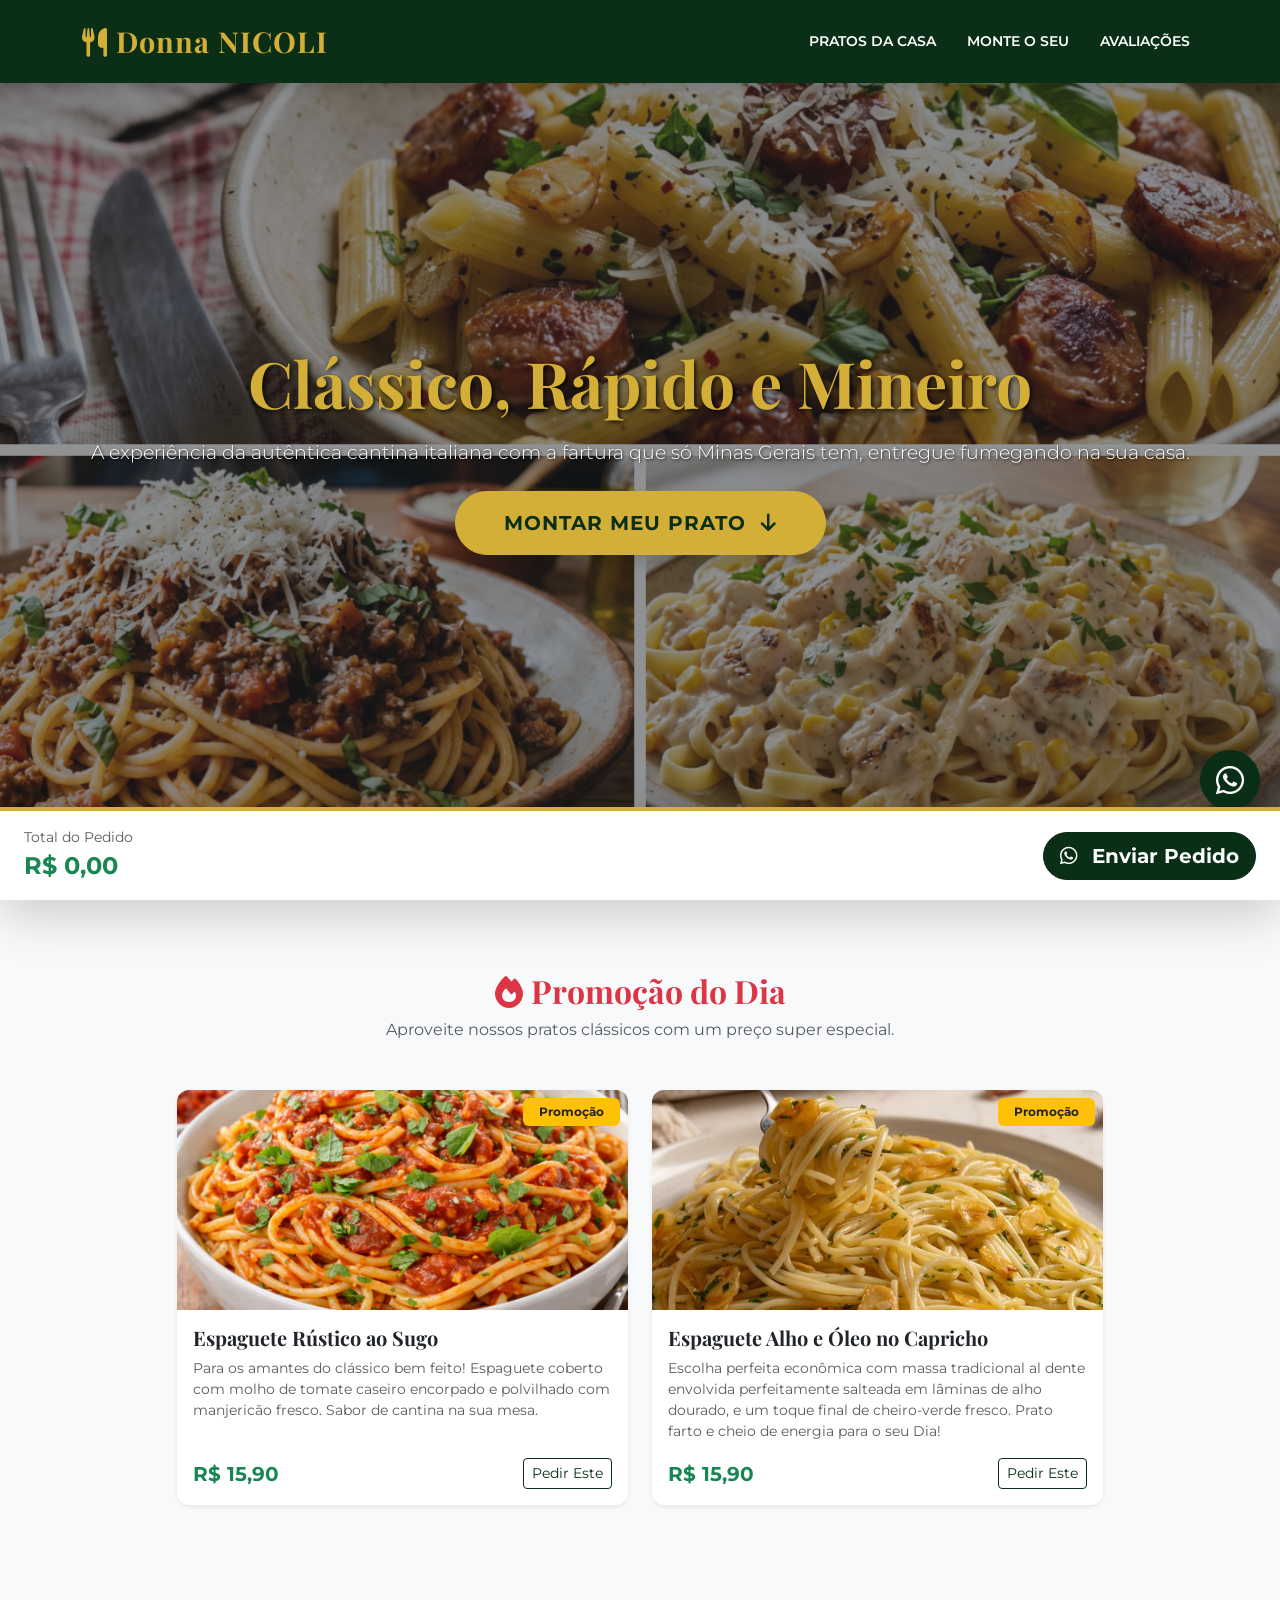
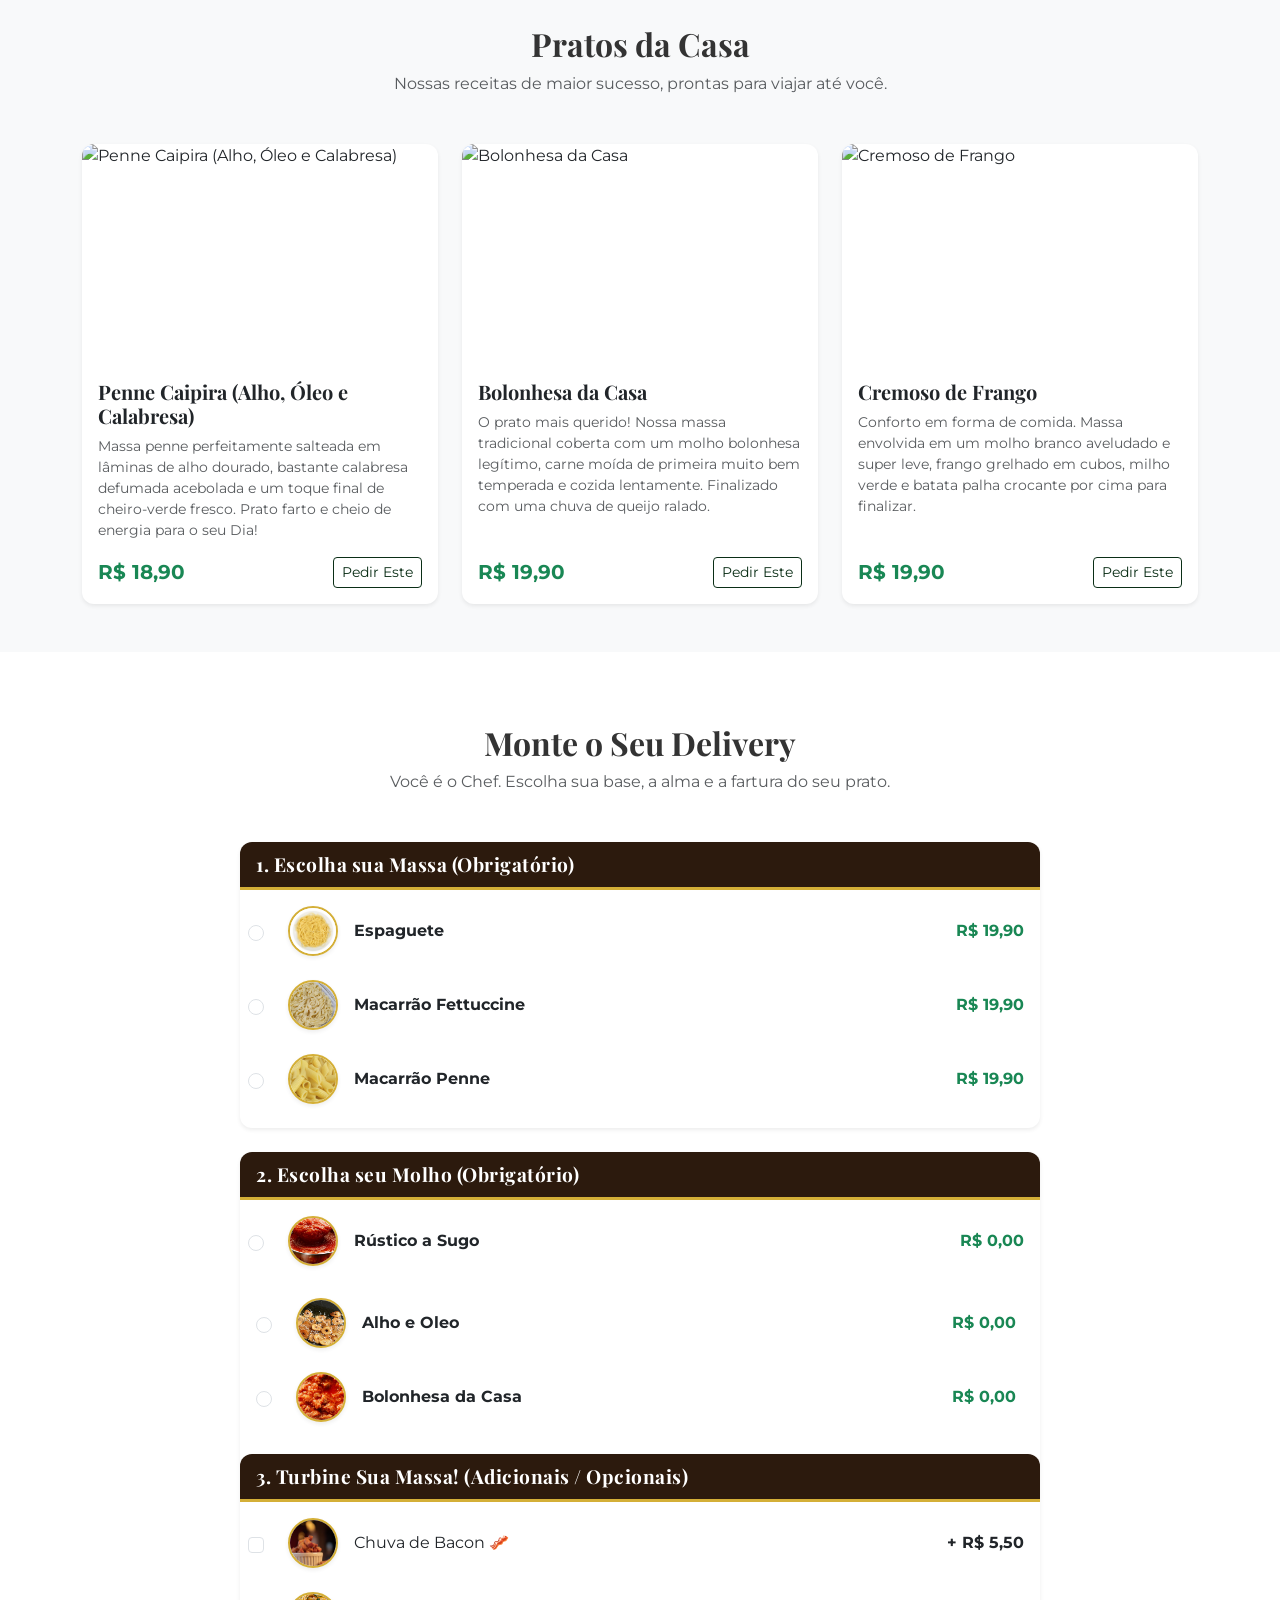
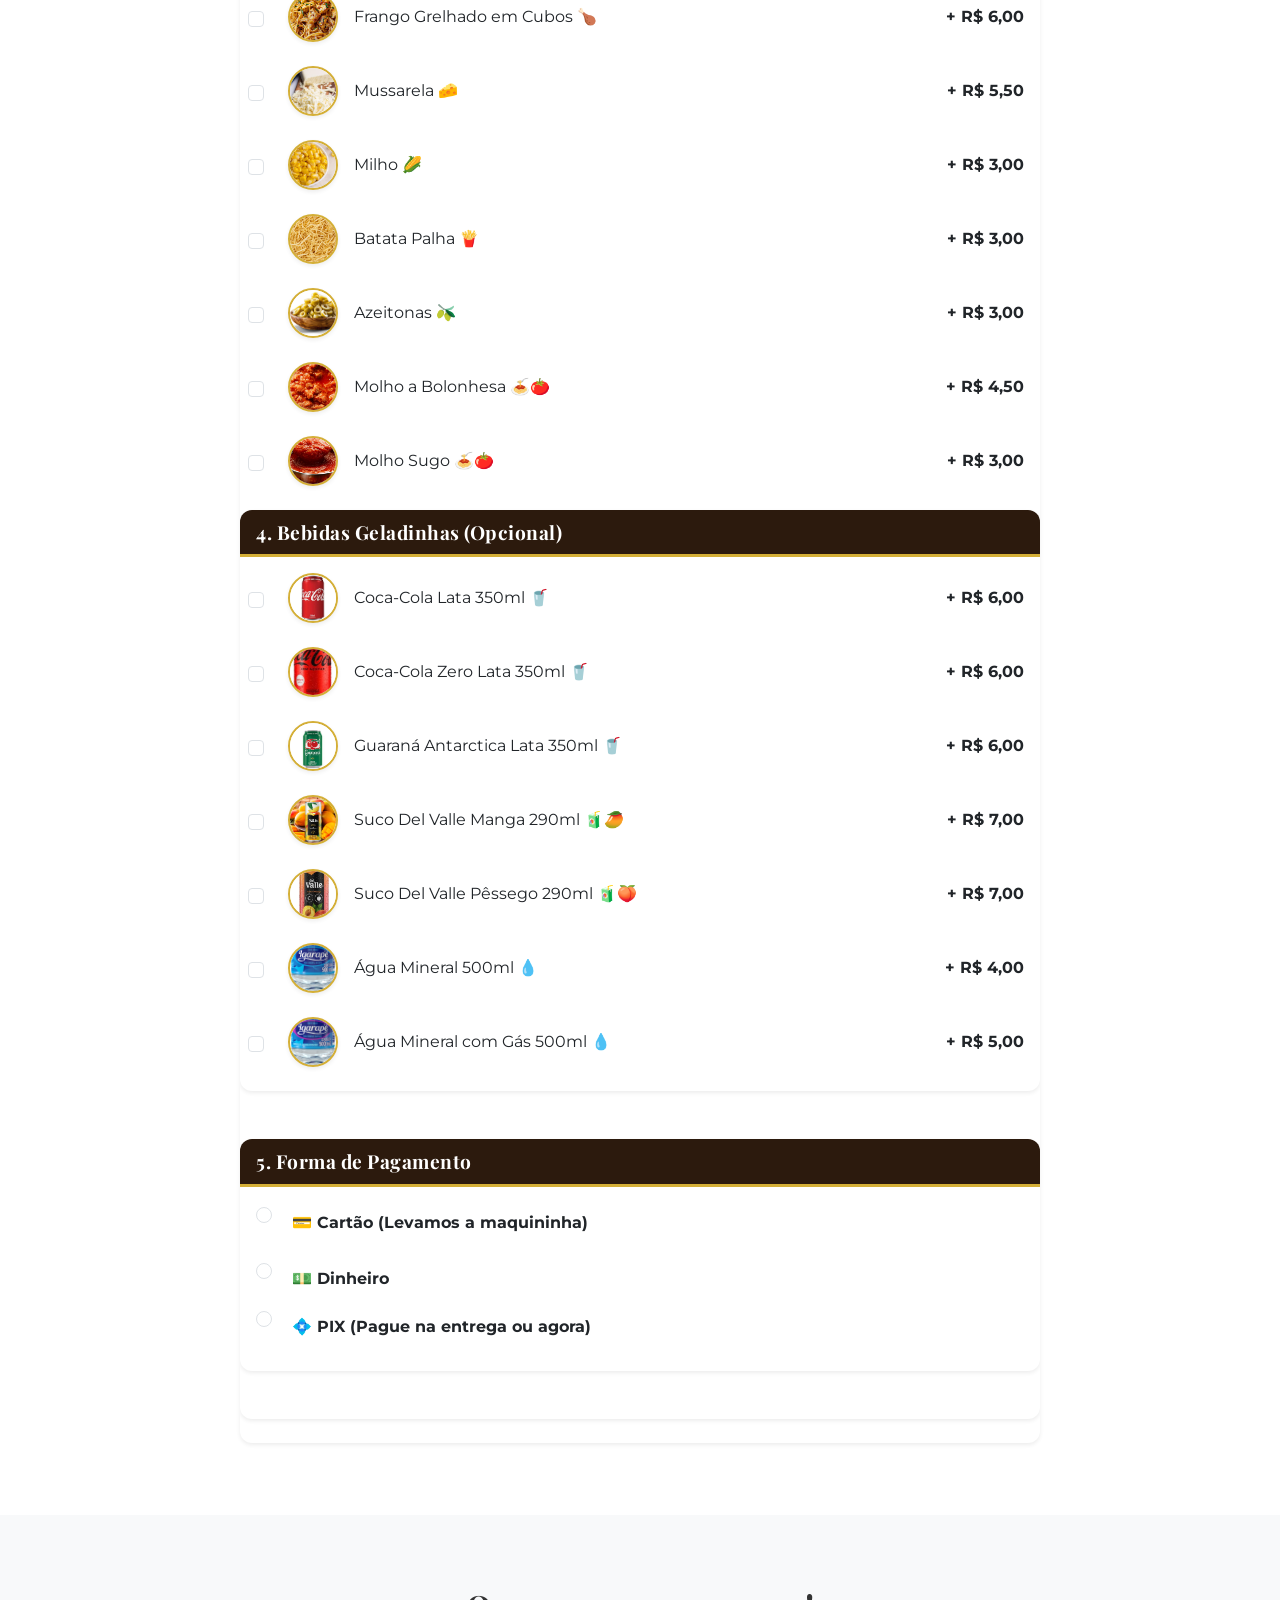
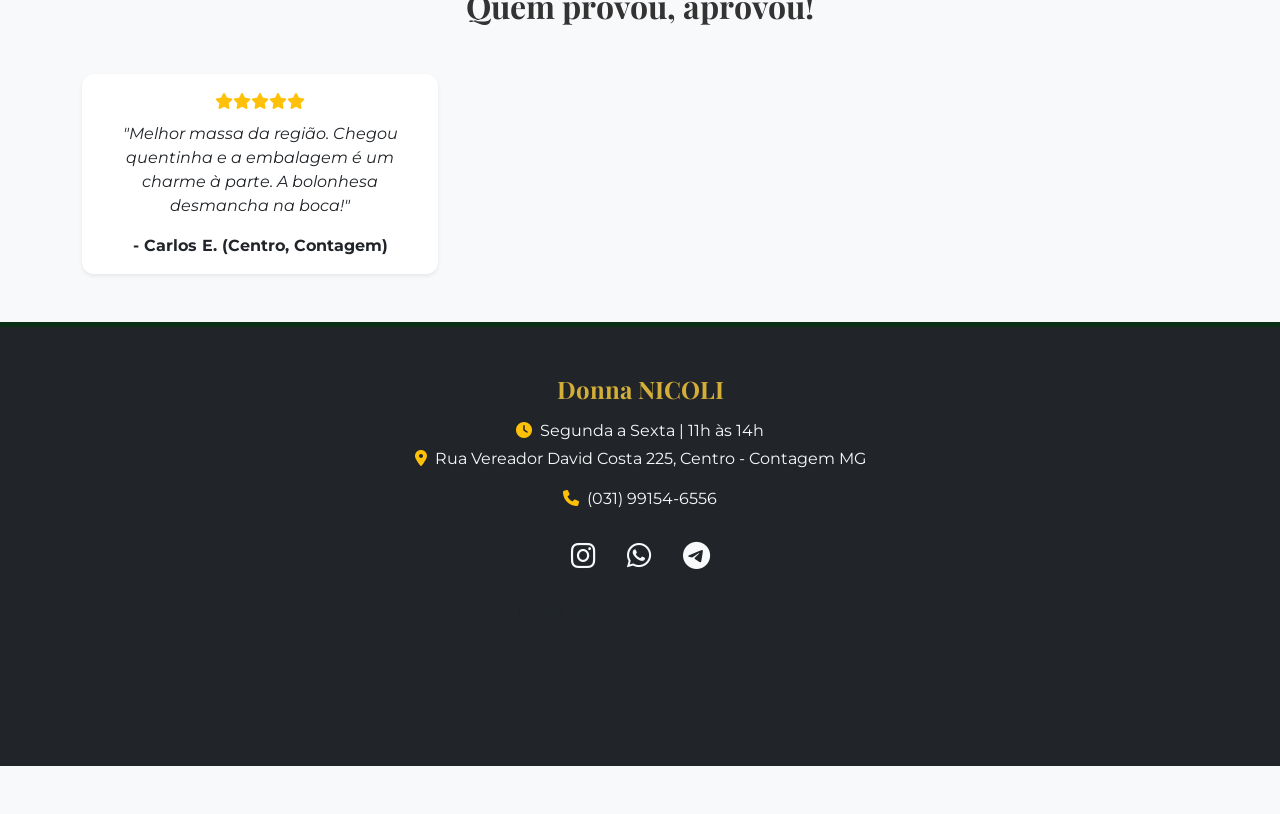
==== commit 5e07305d: "Update index.html" ====
--- a/index.html
+++ b/index.html
@@ -141,7 +141,7 @@
                     <!-- Card 3 -->
                     <div class="col-12 col-md-4">
                         <div class="card h-100 shadow-sm border-0">
-                            <img src="img/cremoso.png" class="card-img-top" alt="Cremoso de Frango (ESGOTADO HOJE)"disabled>
+                            <img src="img/cremoso.png" class="card-img-top" alt="Cremoso de Frango">
                             <div class="card-body d-flex flex-column">
                                 <h5 class="card-title fw-bold">Cremoso de Frango</h5>
                                 <p class="card-text text-muted small">Conforto em forma de comida. Massa envolvida em um molho branco aveludado e super leve, frango grelhado em cubos, milho verde e batata palha crocante por cima para finalizar.</p>
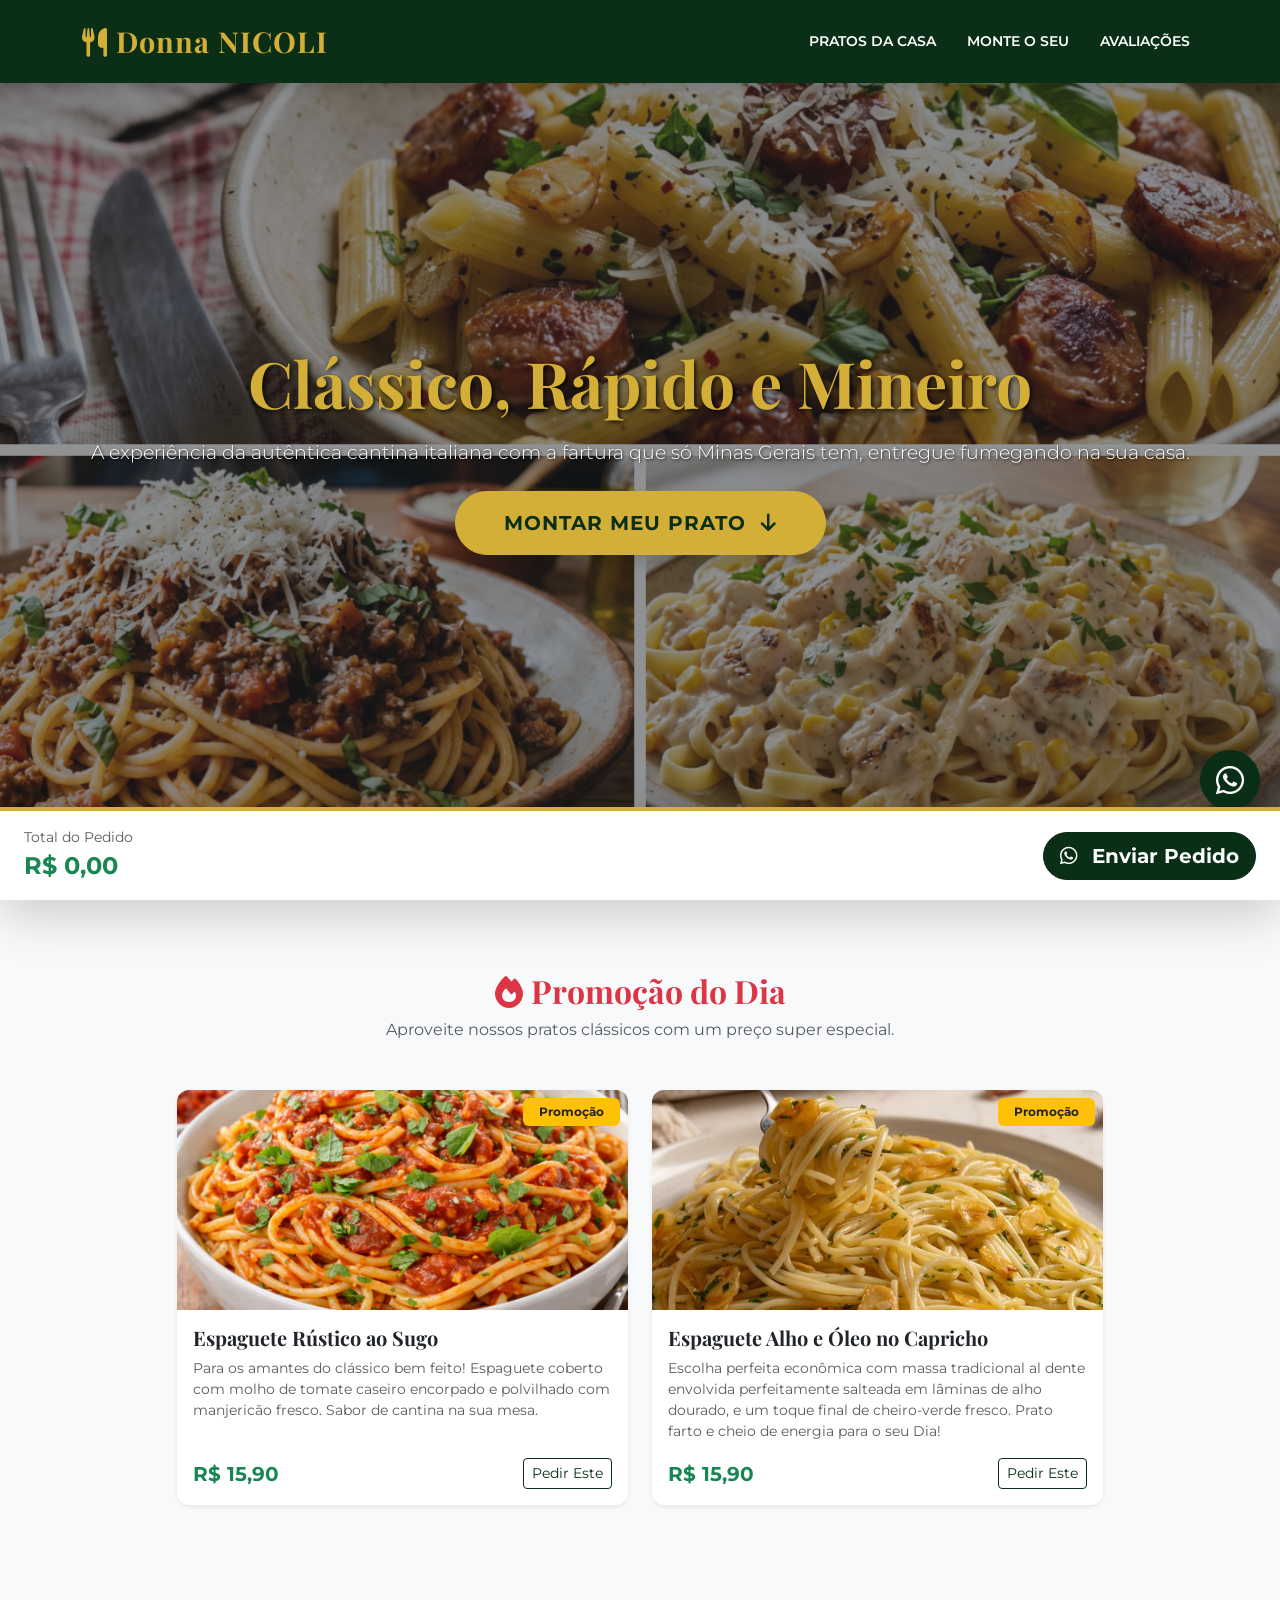
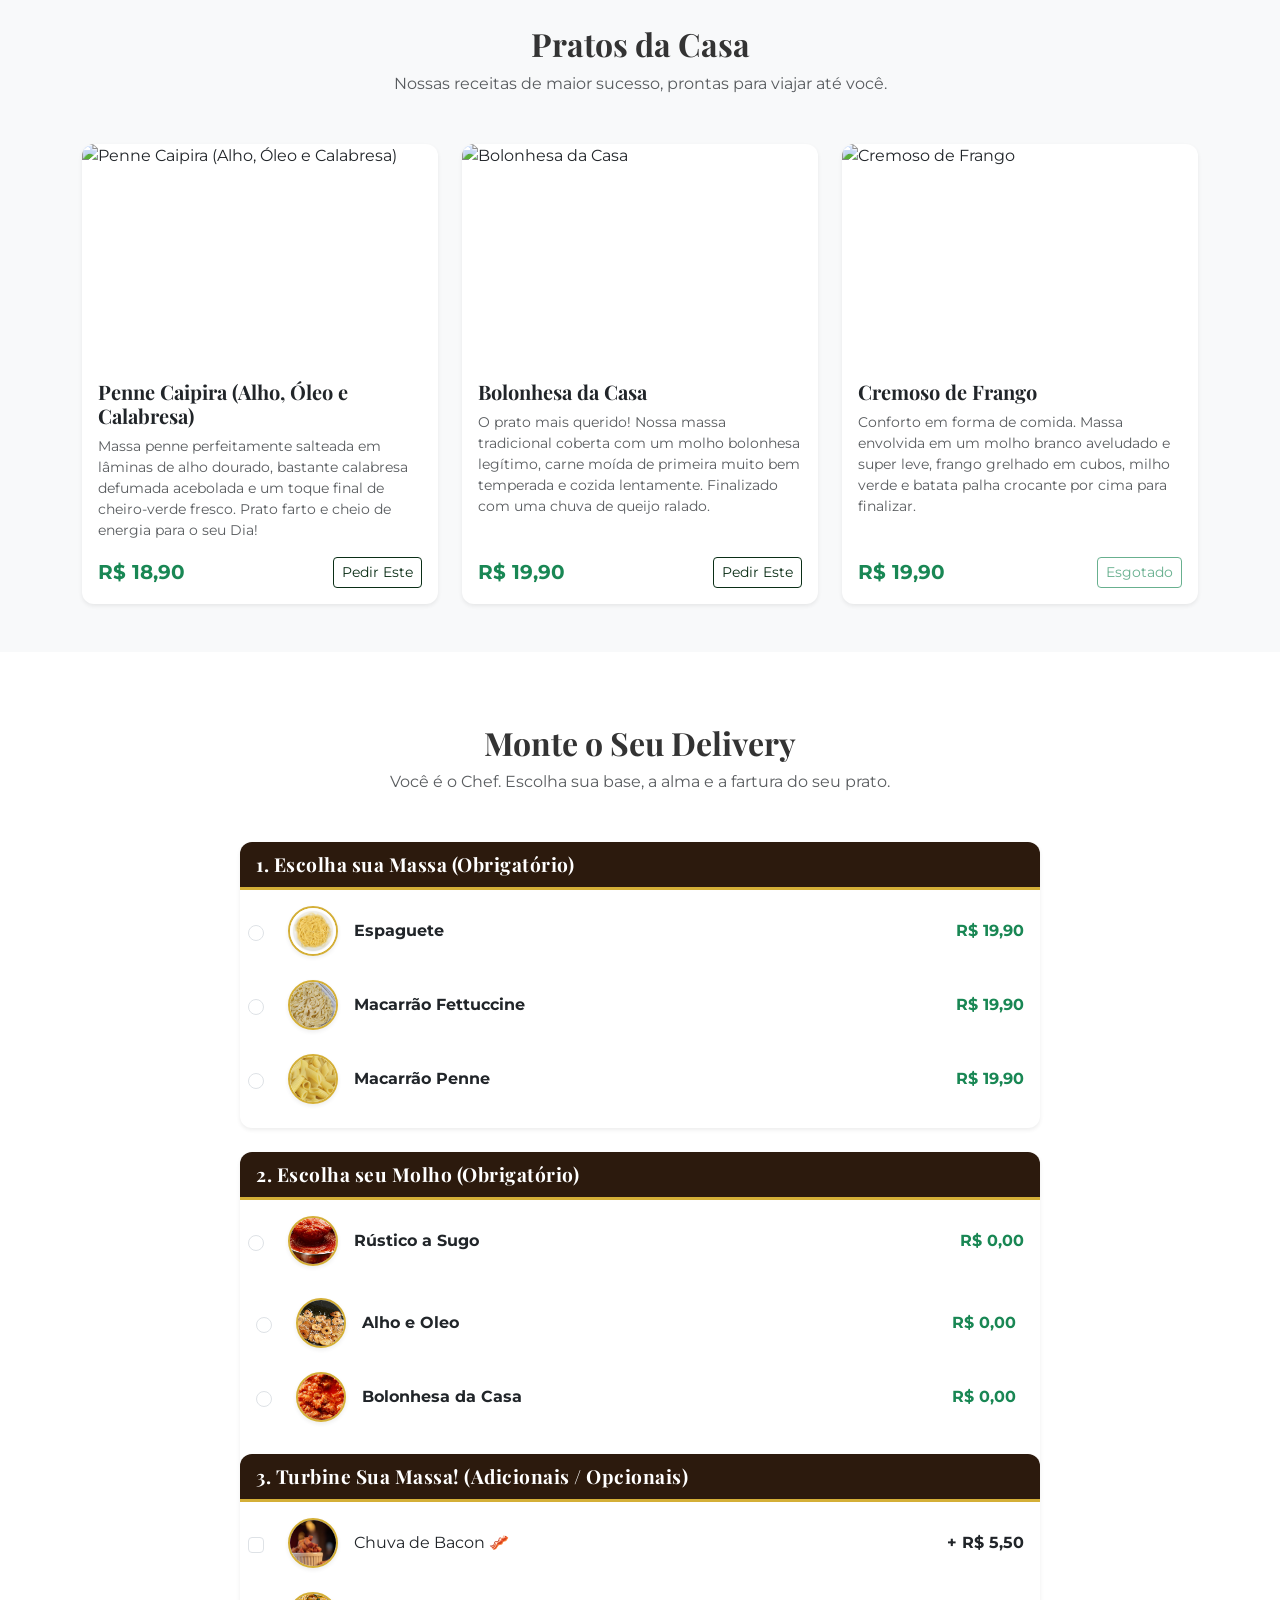
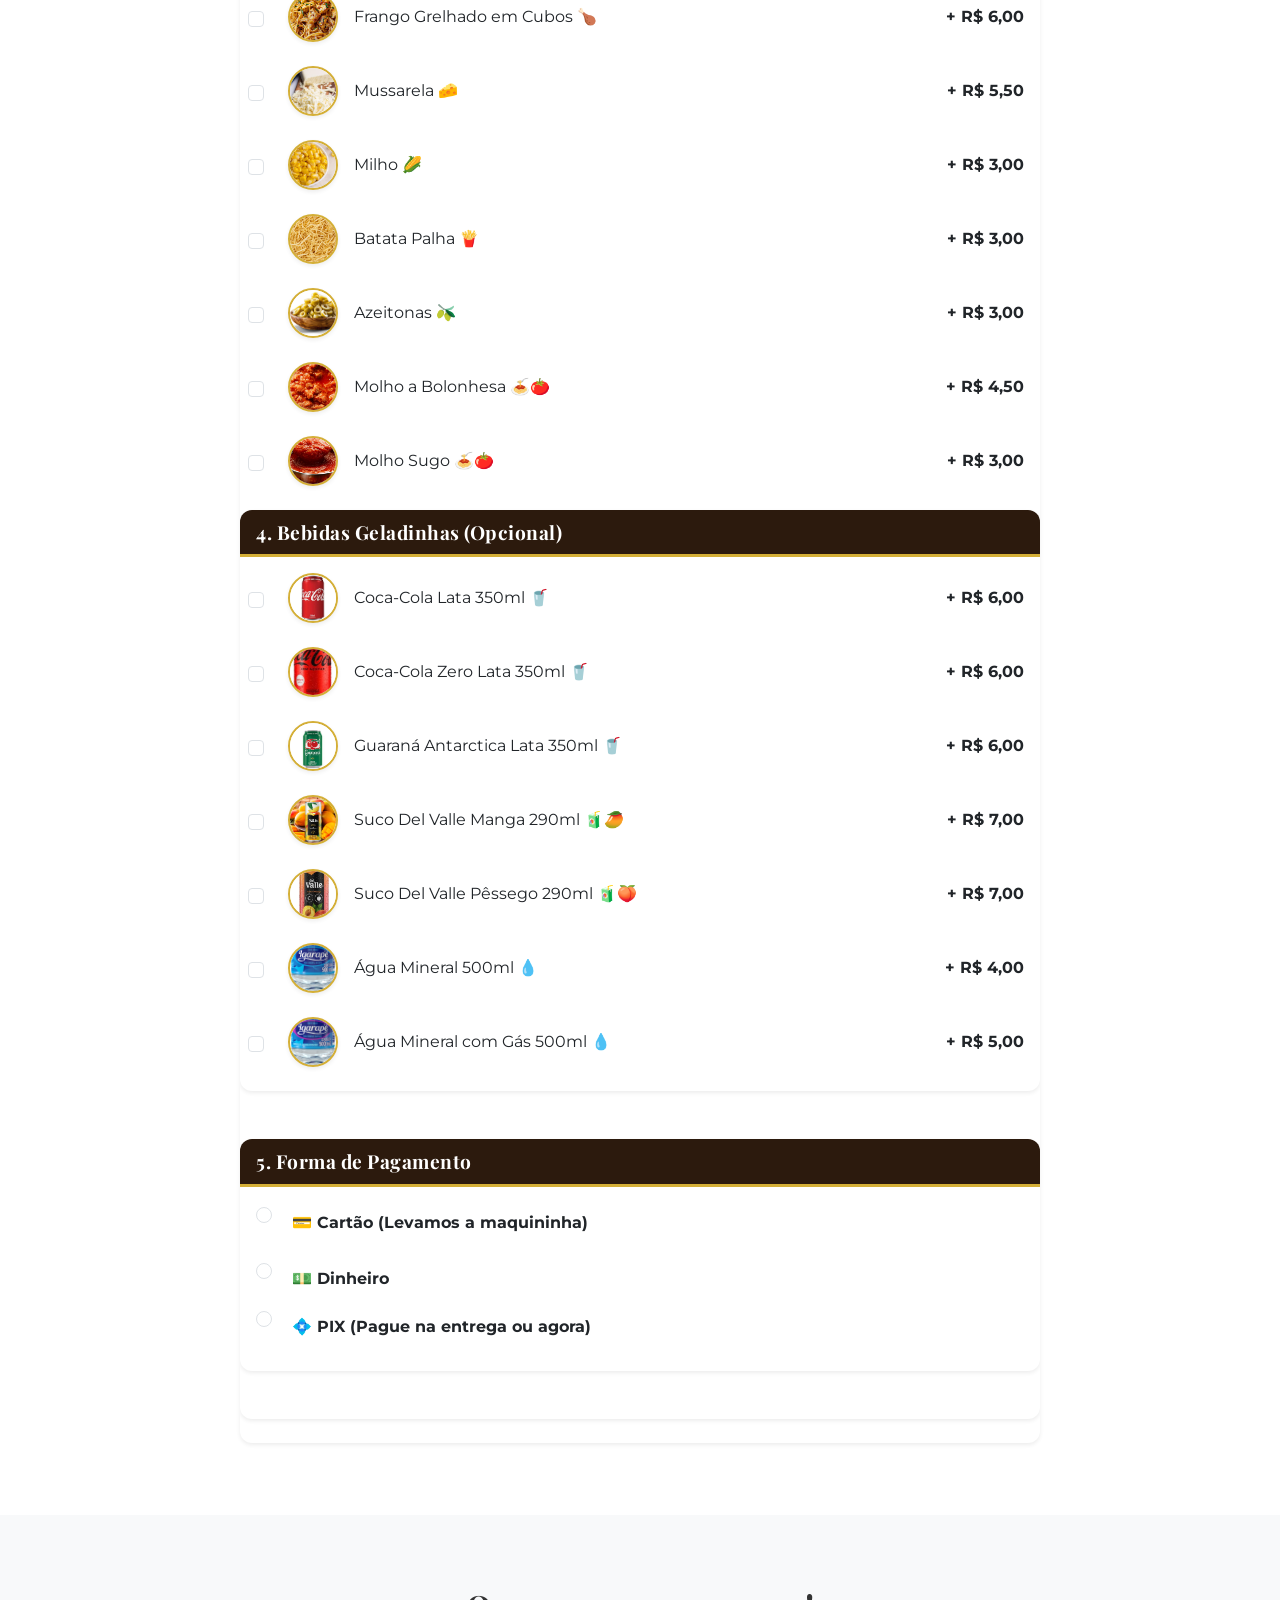
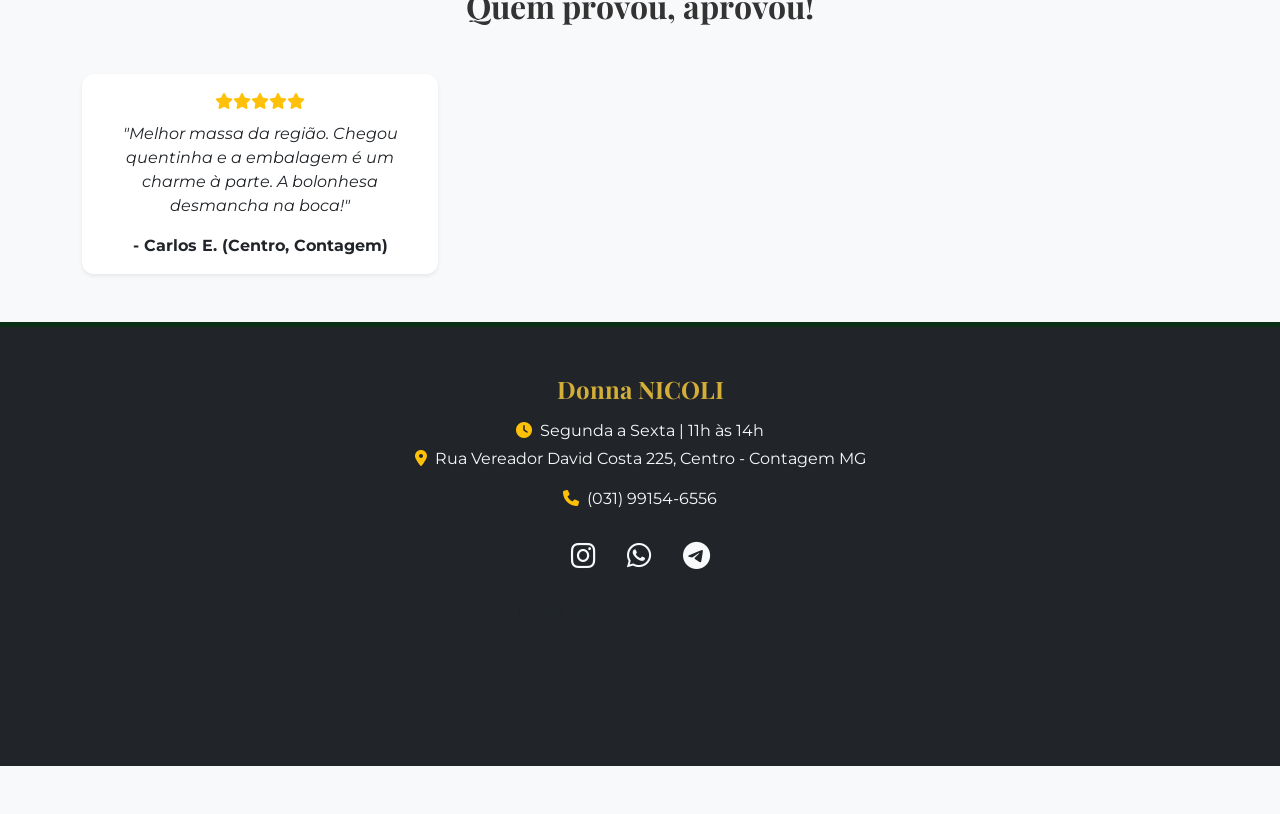
==== commit 3e7317a8: "Update index.html" ====
--- a/index.html
+++ b/index.html
@@ -147,7 +147,7 @@
                                 <p class="card-text text-muted small">Conforto em forma de comida. Massa envolvida em um molho branco aveludado e super leve, frango grelhado em cubos, milho verde e batata palha crocante por cima para finalizar.</p>
                                 <div class="mt-auto d-flex justify-content-between align-items-center">
                                     <span class="fs-5 fw-bold text-success">R$ 19,90</span>
-                                    <button class="btn btn-outline-success btn-sm btn-pedir-prato" data-nome="Cremoso de Frango" data-preco="19.90">Pedir Este</button>
+                                    <button class="btn btn-outline-success btn-sm btn-pedir-prato" data-nome="Cremoso de Frango" data-preco="19.90"disabled>Esgotado</button>
                                 </div>
                             </div>
                         </div>
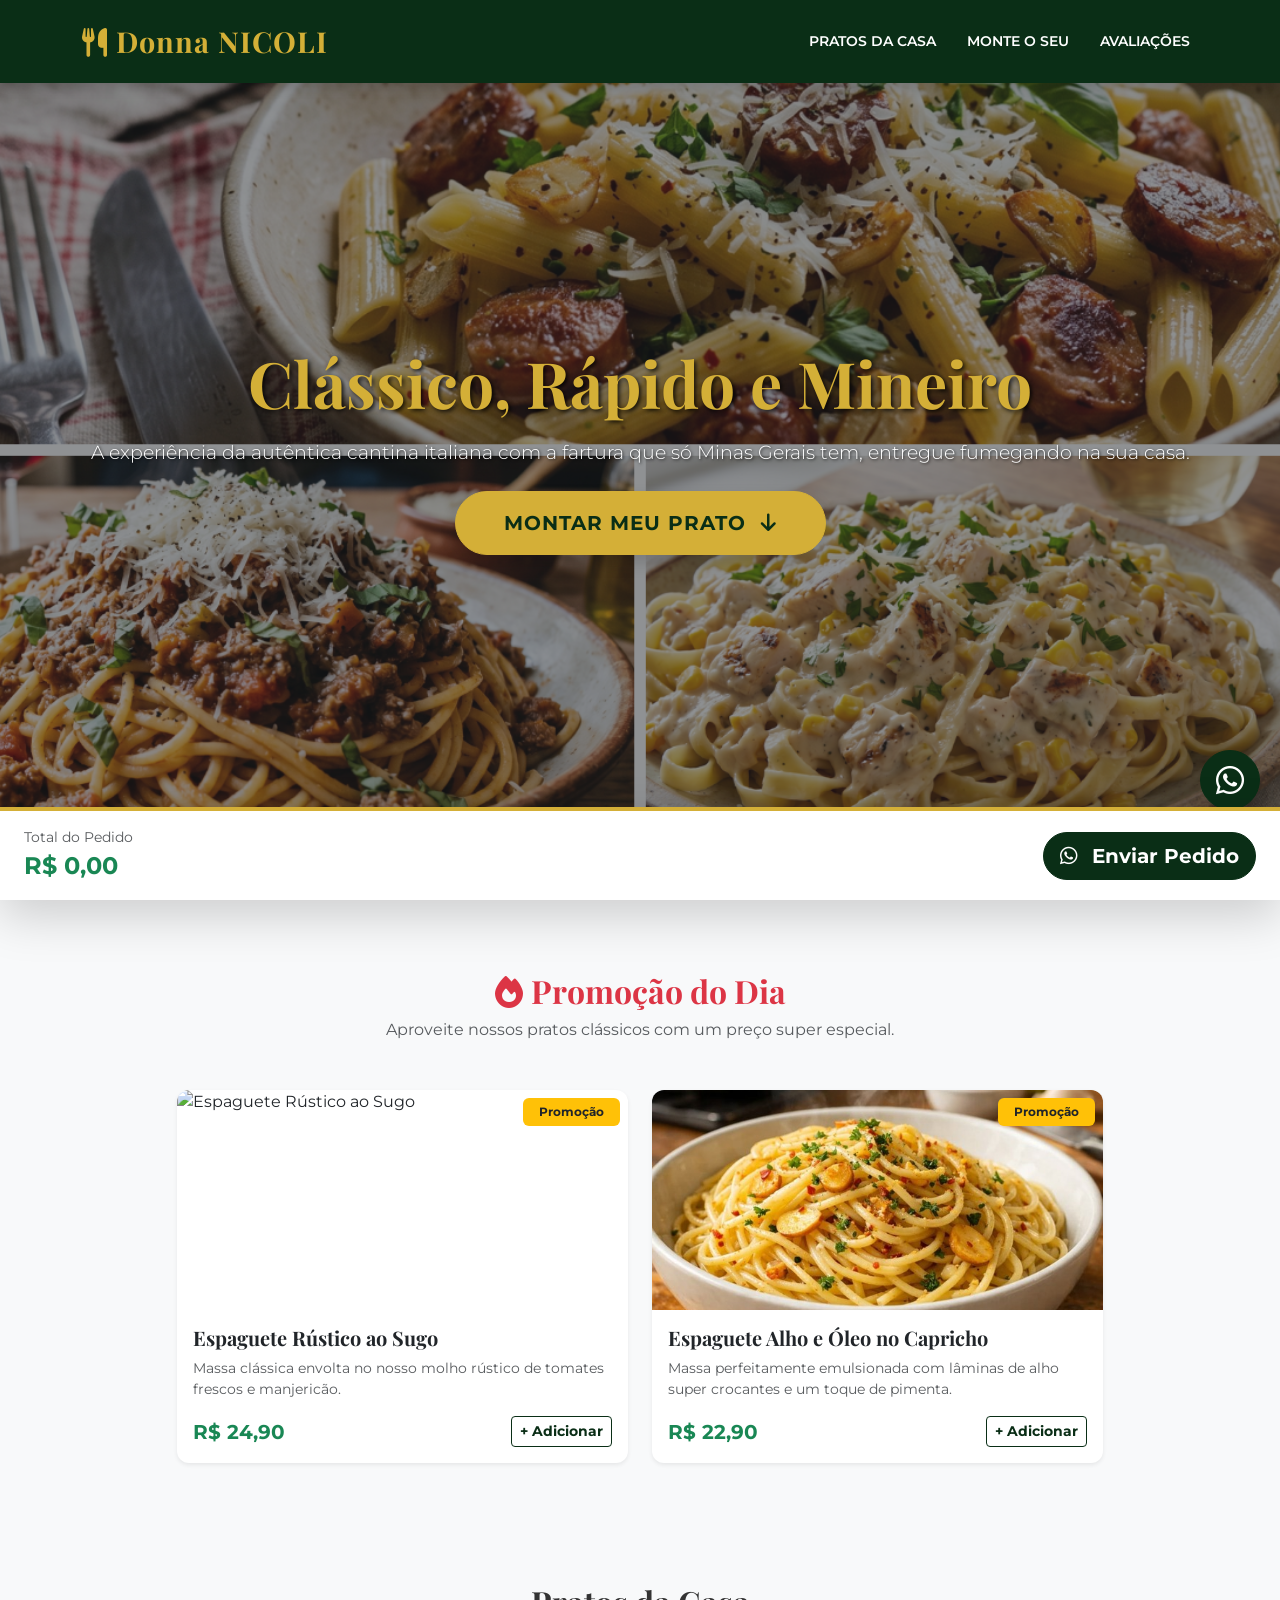
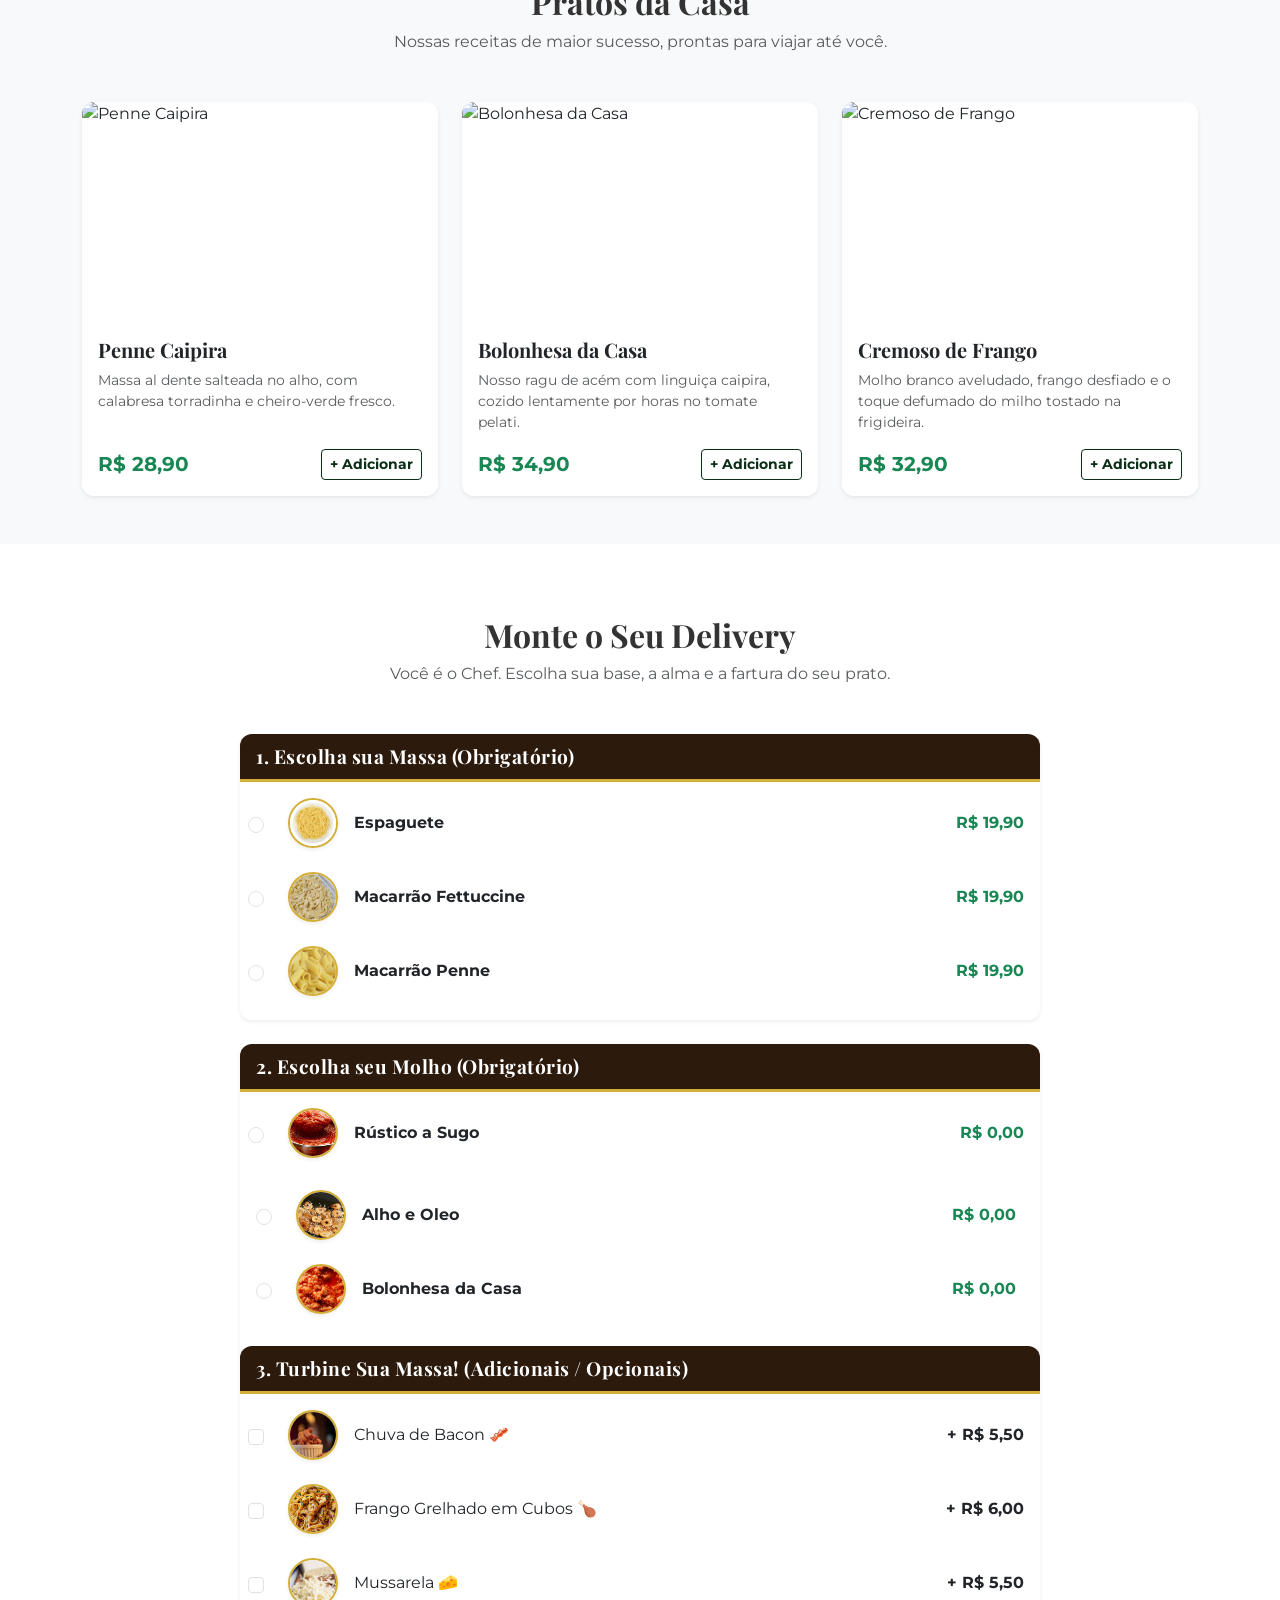
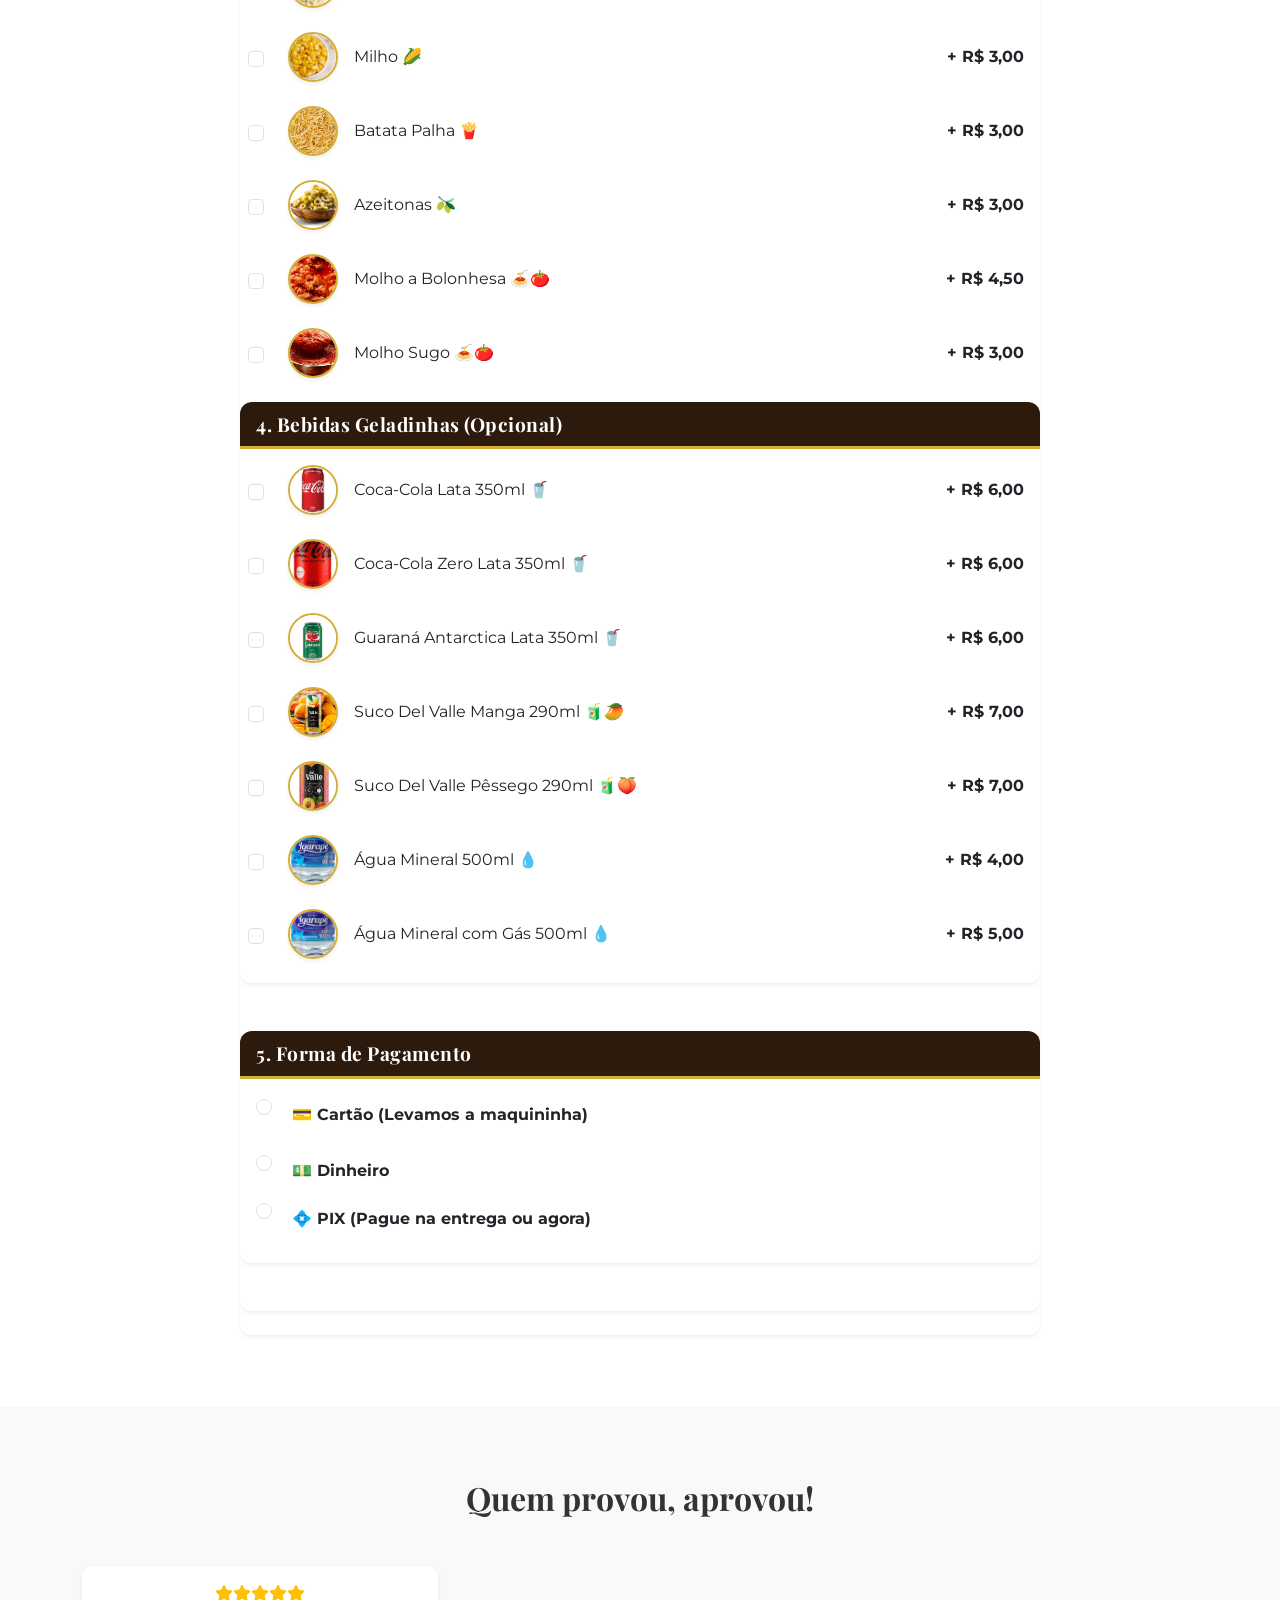
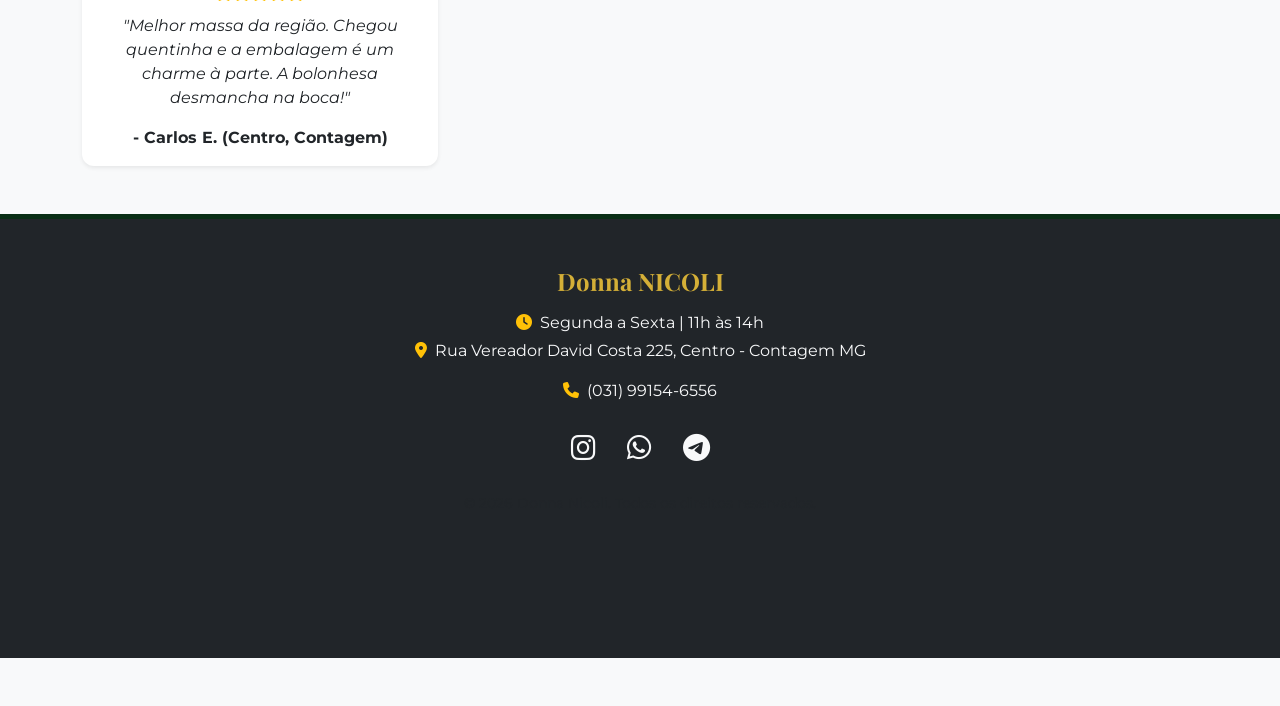
==== commit 452f05aa: "Update index.html" ====
--- a/index.html
+++ b/index.html
@@ -68,13 +68,16 @@
                     <div class="col-12 col-md-5">
                         <div class="card h-100 shadow-sm border-0 position-relative border-warning">
                             <span class="badge bg-warning text-dark position-absolute top-0 end-0 m-2 fw-bold px-3 py-2">Promoção</span>
-                            <img src="img/sugo.png" class="card-img-top" alt="Espaguete Rústico ao Sugo">
+                            <img src="img/sugo.jpg" class="card-img-top" alt="Espaguete Rústico ao Sugo">
                             <div class="card-body d-flex flex-column">
                                 <h5 class="card-title fw-bold">Espaguete Rústico ao Sugo</h5>
-                                <p class="card-text text-muted small">Para os amantes do clássico bem feito! Espaguete coberto com molho de tomate caseiro encorpado e polvilhado com manjericão fresco. Sabor de cantina na sua mesa.</p>
+                                <p class="card-text text-muted small">Massa clássica envolta no nosso molho rústico de tomates frescos e manjericão.</p>
                                 <div class="mt-auto d-flex justify-content-between align-items-center">
-                                    <span class="fs-5 fw-bold text-success">R$ 15,90</span>
-                                    <button class="btn btn-outline-success btn-sm btn-pedir-prato" data-nome="Espaguete Rústico ao Sugo (Promoção)" data-preco="15.90">Pedir Este</button>
+                                    <span class="fs-5 fw-bold text-success">R$ 24,90</span>
+                                    <div>
+                                        <input type="checkbox" class="btn-check input-prato" id="prato-sugo" value="Espaguete Rústico ao Sugo (Promoção)" data-preco="24.90">
+                                        <label class="btn btn-outline-success btn-sm fw-bold" for="prato-sugo">+ Adicionar</label>
+                                    </div>
                                 </div>
                             </div>
                         </div>
@@ -84,13 +87,16 @@
                     <div class="col-12 col-md-5">
                         <div class="card h-100 shadow-sm border-0 position-relative border-warning">
                             <span class="badge bg-warning text-dark position-absolute top-0 end-0 m-2 fw-bold px-3 py-2">Promoção</span>
-                            <img src="img/alho-oleo2.jpg" class="card-img-top" alt="Espaguete Alho e Óleo no capricho">
+                            <img src="img/alho-oleo.jpg" class="card-img-top" alt="Espaguete Alho e Óleo no capricho">
                             <div class="card-body d-flex flex-column">
                                 <h5 class="card-title fw-bold">Espaguete Alho e Óleo no Capricho</h5>
-                                <p class="card-text text-muted small">Escolha perfeita econômica com massa tradicional al dente envolvida perfeitamente salteada em lâminas de alho dourado, e um toque final de cheiro-verde fresco. Prato farto e cheio de energia para o seu Dia!</p>
+                                <p class="card-text text-muted small">Massa perfeitamente emulsionada com lâminas de alho super crocantes e um toque de pimenta.</p>
                                 <div class="mt-auto d-flex justify-content-between align-items-center">
-                                    <span class="fs-5 fw-bold text-success">R$ 15,90</span>
-                                    <button class="btn btn-outline-success btn-sm btn-pedir-prato" data-nome="Espaguete Alho e Óleo no Capricho (Promoção)" data-preco="15.90">Pedir Este</button>
+                                    <span class="fs-5 fw-bold text-success">R$ 22,90</span>
+                                    <div>
+                                        <input type="checkbox" class="btn-check input-prato" id="prato-alho" value="Espaguete Alho e Óleo (Promoção)" data-preco="22.90">
+                                        <label class="btn btn-outline-success btn-sm fw-bold" for="prato-alho">+ Adicionar</label>
+                                    </div>
                                 </div>
                             </div>
                         </div>
@@ -99,7 +105,7 @@
             </div>
         </section>
 
-        <!-- SEÇÃO: PRATOS DA CASA (Retornando ao formato original) -->
+        <!-- SEÇÃO: PRATOS DA CASA -->
         <section id="pratos" class="py-5">
             <div class="container pt-4">
                 <div class="text-center mb-5">
@@ -111,13 +117,16 @@
                     <!-- Card 1 -->
                     <div class="col-12 col-md-4">
                         <div class="card h-100 shadow-sm border-0">
-                            <img src="img/penne.png" class="card-img-top" alt="Penne Caipira (Alho, Óleo e Calabresa)">
+                            <img src="img/penne.jpg" class="card-img-top" alt="Penne Caipira">
                             <div class="card-body d-flex flex-column">
-                                <h5 class="card-title fw-bold">Penne Caipira (Alho, Óleo e Calabresa)</h5>
-                                <p class="card-text text-muted small">Massa penne perfeitamente salteada em lâminas de alho dourado, bastante calabresa defumada acebolada e um toque final de cheiro-verde fresco. Prato farto e cheio de energia para o seu Dia!</p>
+                                <h5 class="card-title fw-bold">Penne Caipira</h5>
+                                <p class="card-text text-muted small">Massa al dente salteada no alho, com calabresa torradinha e cheiro-verde fresco.</p>
                                 <div class="mt-auto d-flex justify-content-between align-items-center">
-                                    <span class="fs-5 fw-bold text-success">R$ 18,90</span>
-                                    <button class="btn btn-outline-success btn-sm btn-pedir-prato" data-nome="Penne Caipira" data-preco="18.90">Pedir Este</button>
+                                    <span class="fs-5 fw-bold text-success">R$ 28,90</span>
+                                    <div>
+                                        <input type="checkbox" class="btn-check input-prato" id="prato-penne" value="Penne Caipira" data-preco="28.90">
+                                        <label class="btn btn-outline-success btn-sm fw-bold" for="prato-penne">+ Adicionar</label>
+                                    </div>
                                 </div>
                             </div>
                         </div>
@@ -126,13 +135,16 @@
                     <!-- Card 2 -->
                     <div class="col-12 col-md-4">
                         <div class="card h-100 shadow-sm border-0">
-                            <img src="img/bolonhesa-2.png" class="card-img-top" alt="Bolonhesa da Casa">
+                            <img src="img/bolonhesa.jpg" class="card-img-top" alt="Bolonhesa da Casa">
                             <div class="card-body d-flex flex-column">
                                 <h5 class="card-title fw-bold">Bolonhesa da Casa</h5>
-                                <p class="card-text text-muted small">O prato mais querido! Nossa massa tradicional coberta com um molho bolonhesa legítimo, carne moída de primeira muito bem temperada e cozida lentamente. Finalizado com uma chuva de queijo ralado.</p>
+                                <p class="card-text text-muted small">Nosso ragu de acém com linguiça caipira, cozido lentamente por horas no tomate pelati.</p>
                                 <div class="mt-auto d-flex justify-content-between align-items-center">
-                                    <span class="fs-5 fw-bold text-success">R$ 19,90</span>
-                                    <button class="btn btn-outline-success btn-sm btn-pedir-prato" data-nome="Bolonhesa da Casa" data-preco="19.90">Pedir Este</button>
+                                    <span class="fs-5 fw-bold text-success">R$ 34,90</span>
+                                    <div>
+                                        <input type="checkbox" class="btn-check input-prato" id="prato-bolonhesa" value="Bolonhesa da Casa" data-preco="34.90">
+                                        <label class="btn btn-outline-success btn-sm fw-bold" for="prato-bolonhesa">+ Adicionar</label>
+                                    </div>
                                 </div>
                             </div>
                         </div>
@@ -141,13 +153,16 @@
                     <!-- Card 3 -->
                     <div class="col-12 col-md-4">
                         <div class="card h-100 shadow-sm border-0">
-                            <img src="img/cremoso.png" class="card-img-top" alt="Cremoso de Frango">
+                            <img src="img/cremoso.jpg" class="card-img-top" alt="Cremoso de Frango">
                             <div class="card-body d-flex flex-column">
                                 <h5 class="card-title fw-bold">Cremoso de Frango</h5>
-                                <p class="card-text text-muted small">Conforto em forma de comida. Massa envolvida em um molho branco aveludado e super leve, frango grelhado em cubos, milho verde e batata palha crocante por cima para finalizar.</p>
+                                <p class="card-text text-muted small">Molho branco aveludado, frango desfiado e o toque defumado do milho tostado na frigideira.</p>
                                 <div class="mt-auto d-flex justify-content-between align-items-center">
-                                    <span class="fs-5 fw-bold text-success">R$ 19,90</span>
-                                    <button class="btn btn-outline-success btn-sm btn-pedir-prato" data-nome="Cremoso de Frango" data-preco="19.90"disabled>Esgotado</button>
+                                    <span class="fs-5 fw-bold text-success">R$ 32,90</span>
+                                    <div>
+                                        <input type="checkbox" class="btn-check input-prato" id="prato-cremoso" value="Cremoso de Frango" data-preco="32.90">
+                                        <label class="btn btn-outline-success btn-sm fw-bold" for="prato-cremoso">+ Adicionar</label>
+                                    </div>
                                 </div>
                             </div>
                         </div>
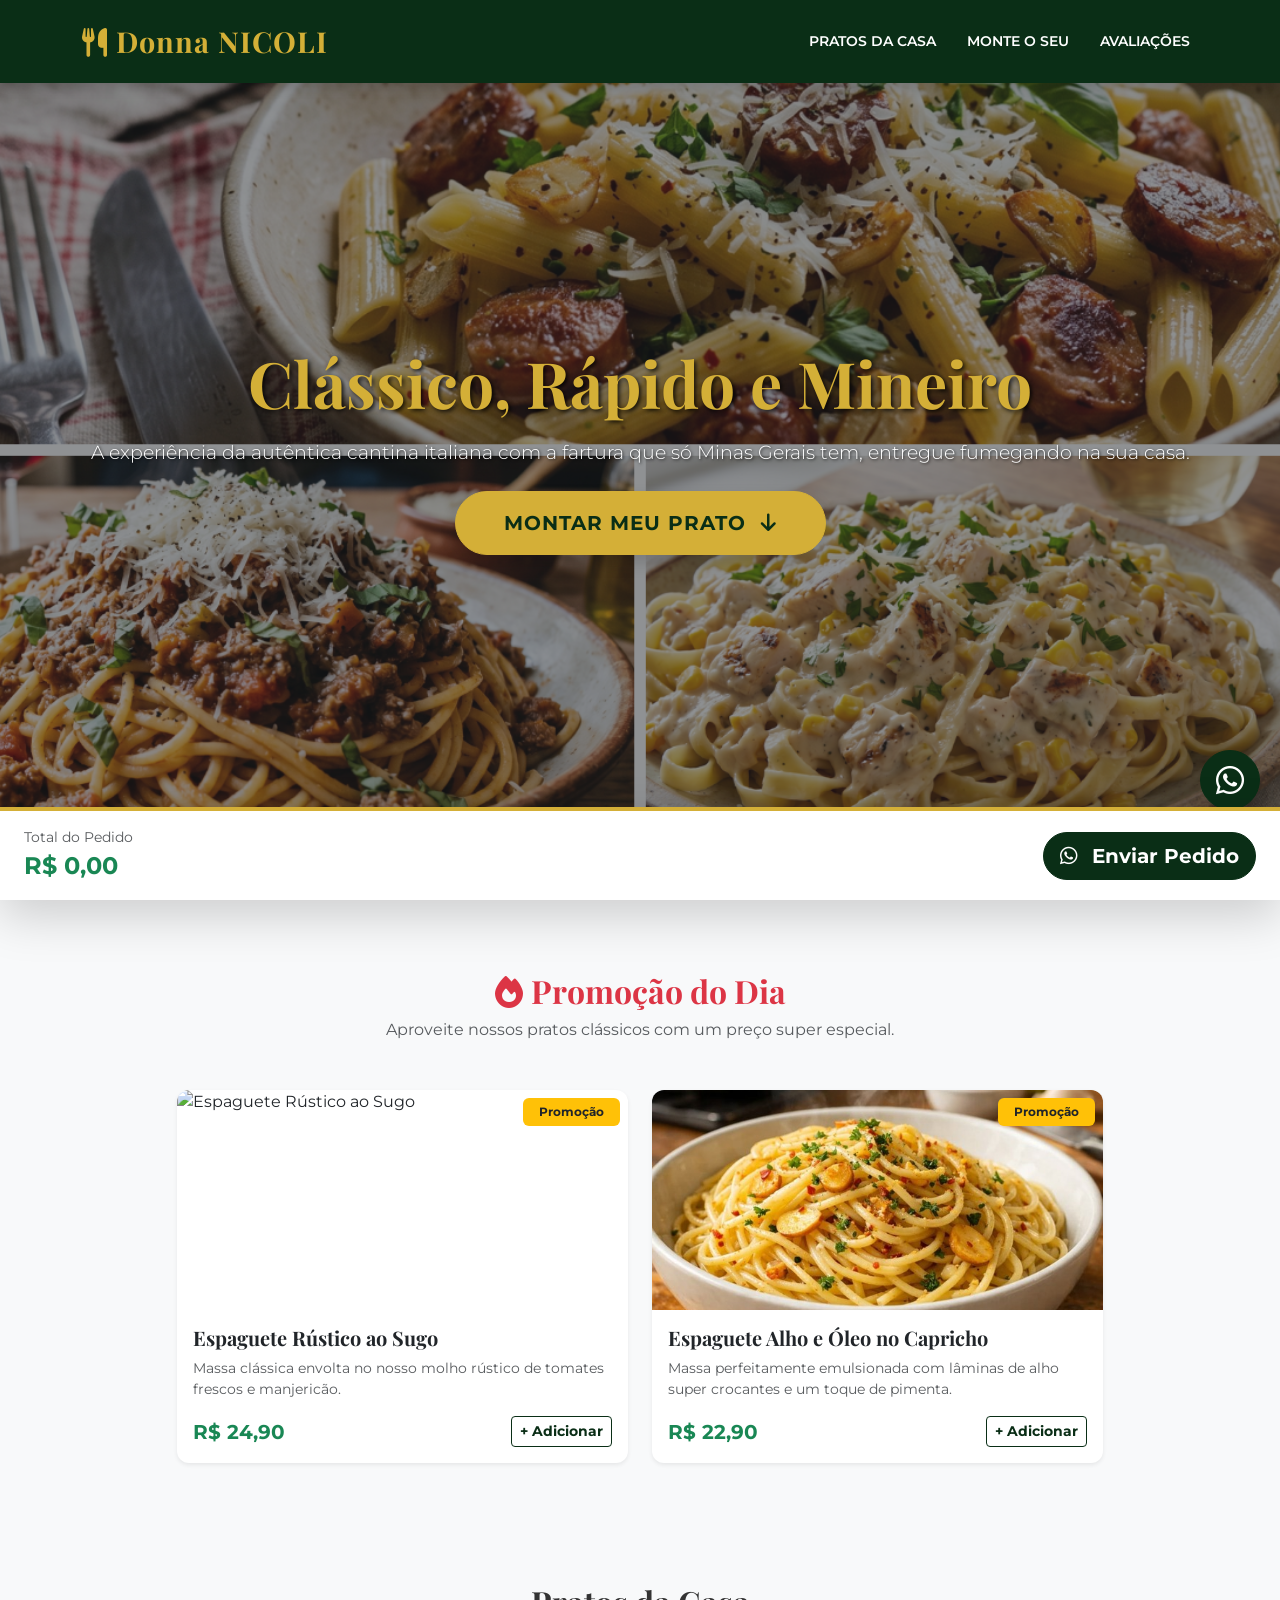
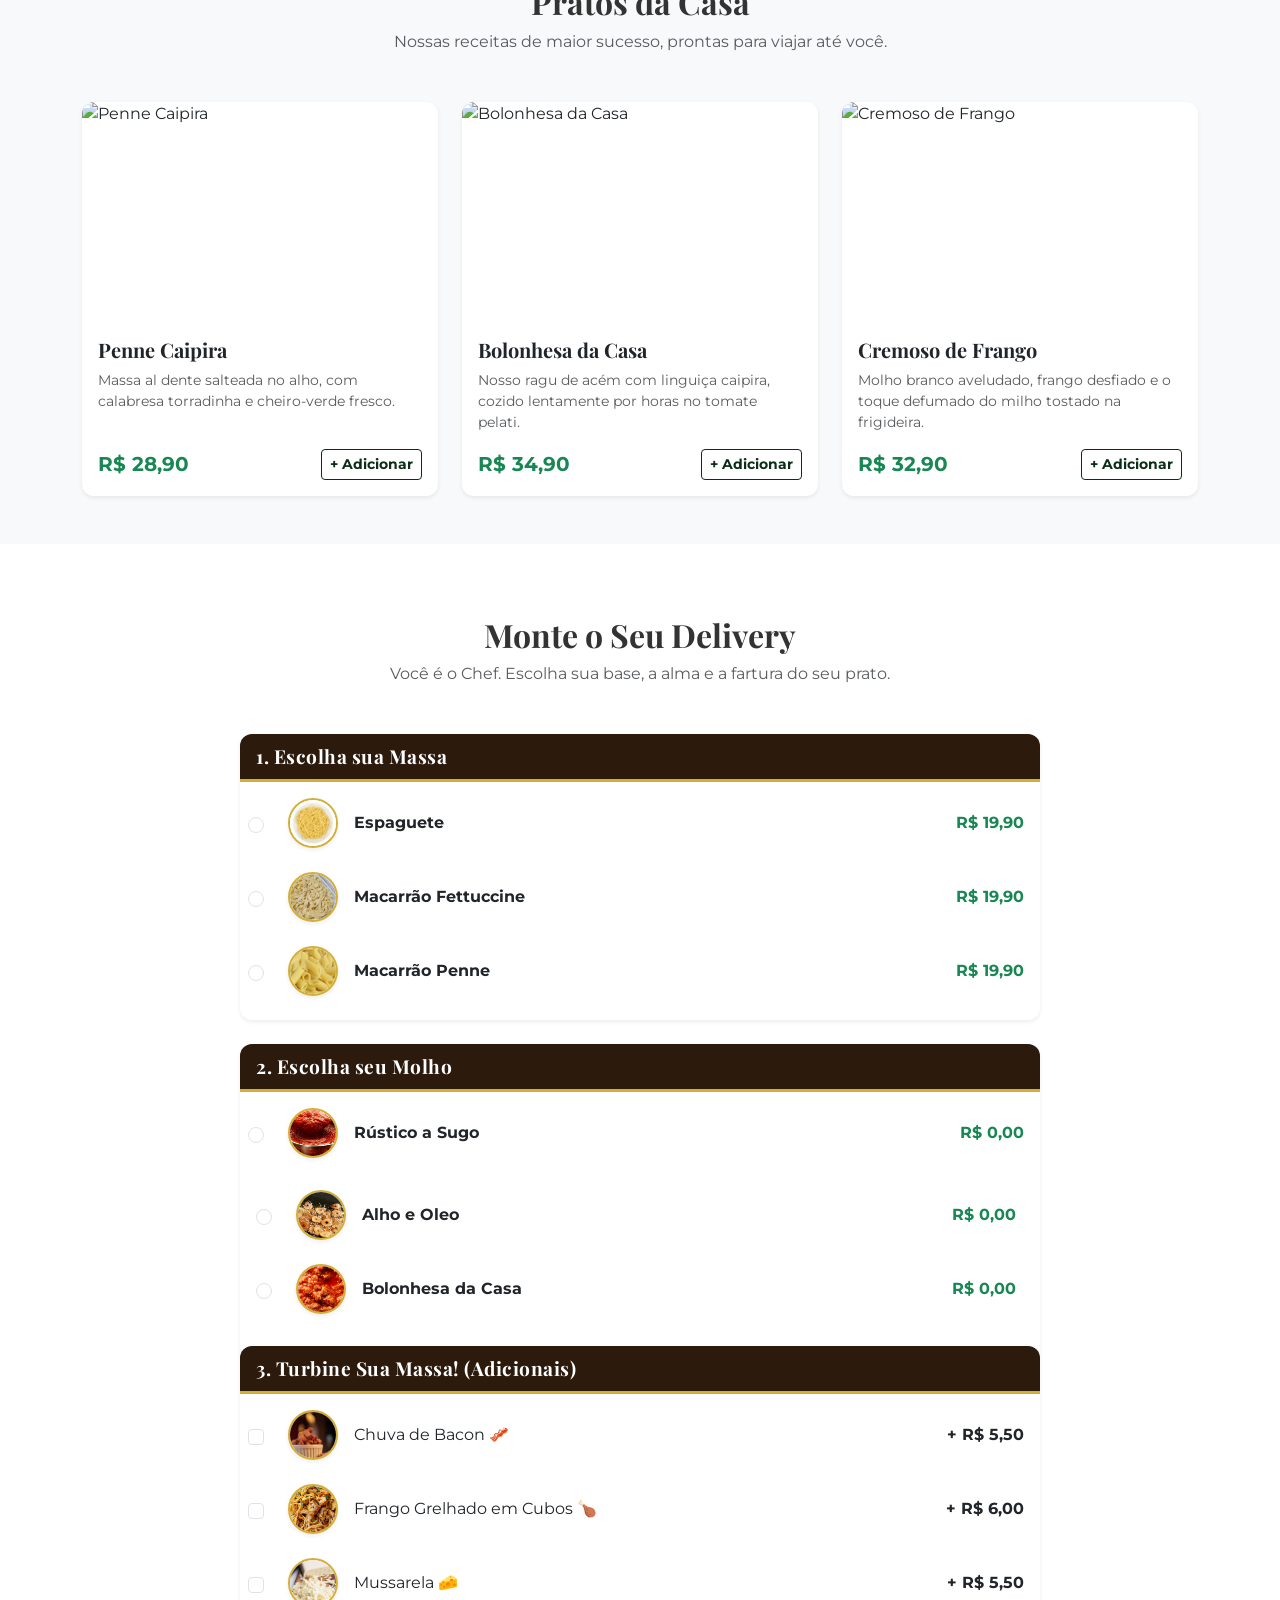
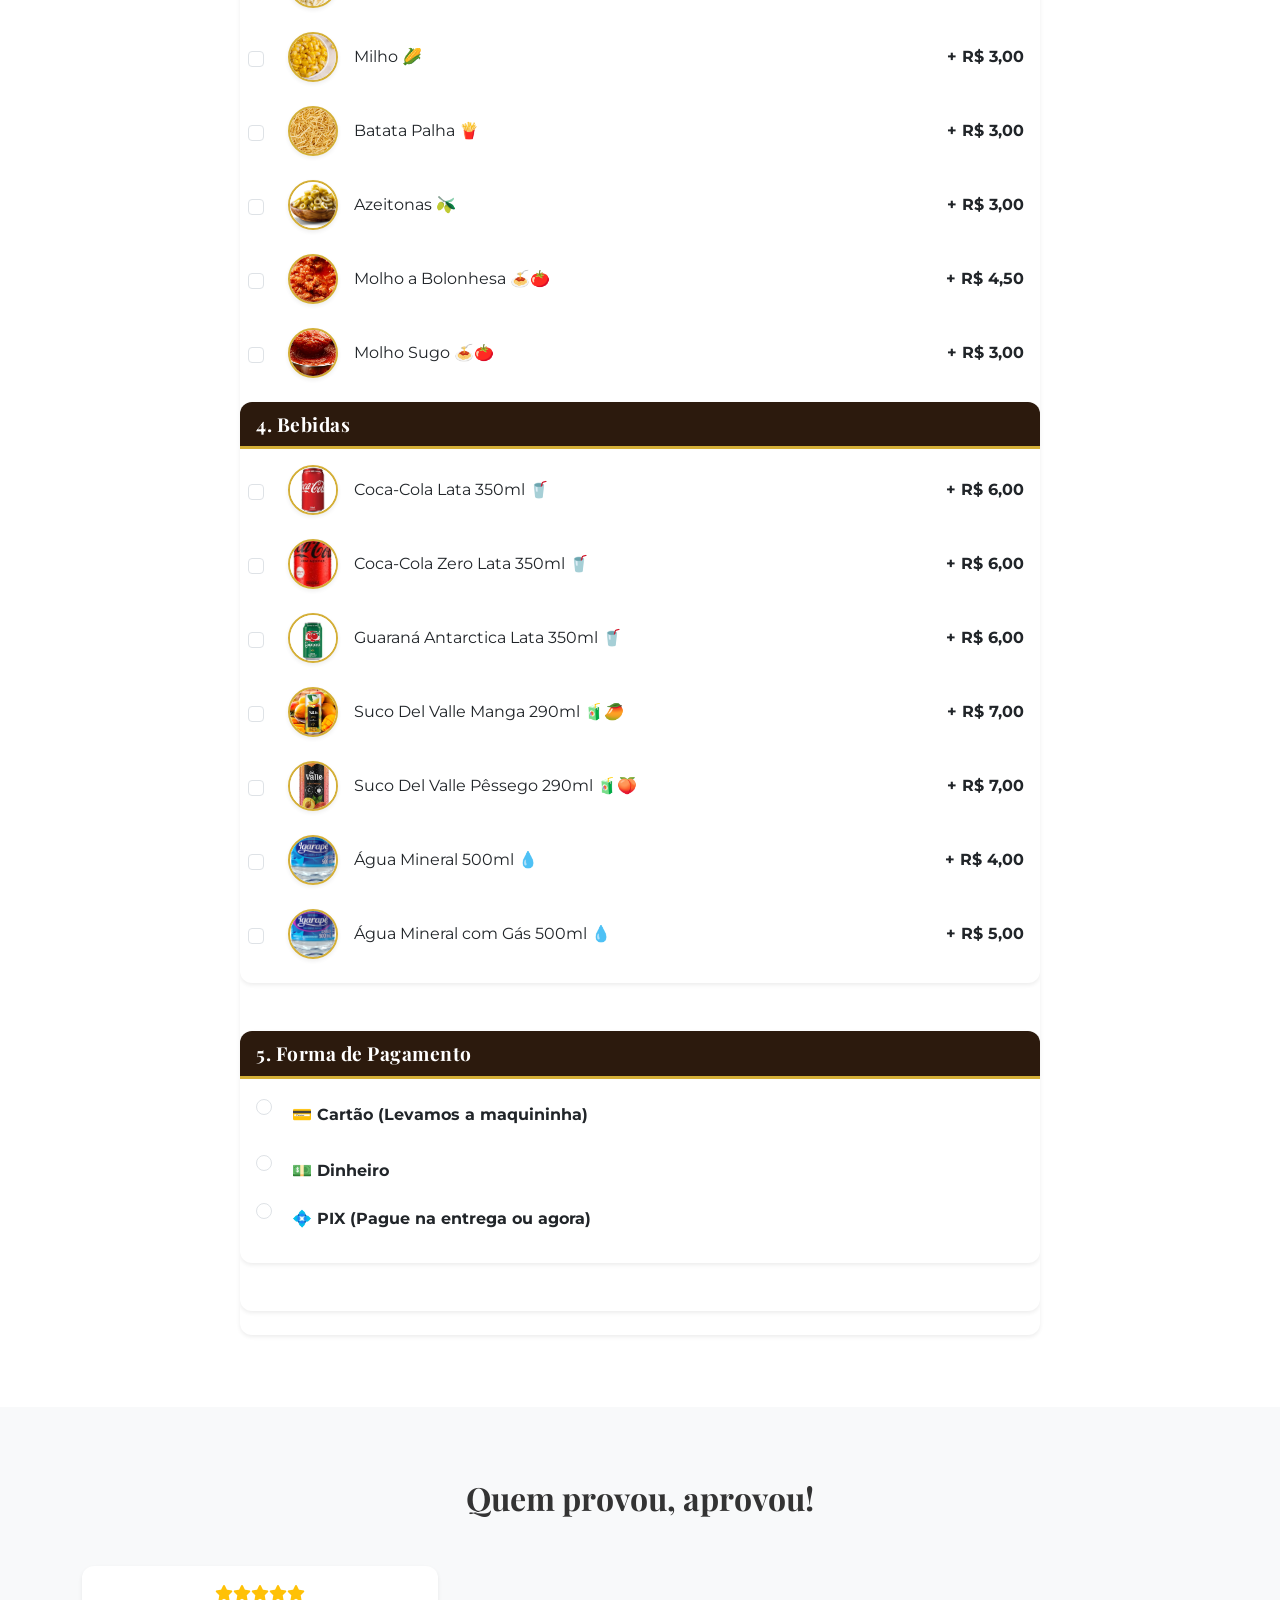
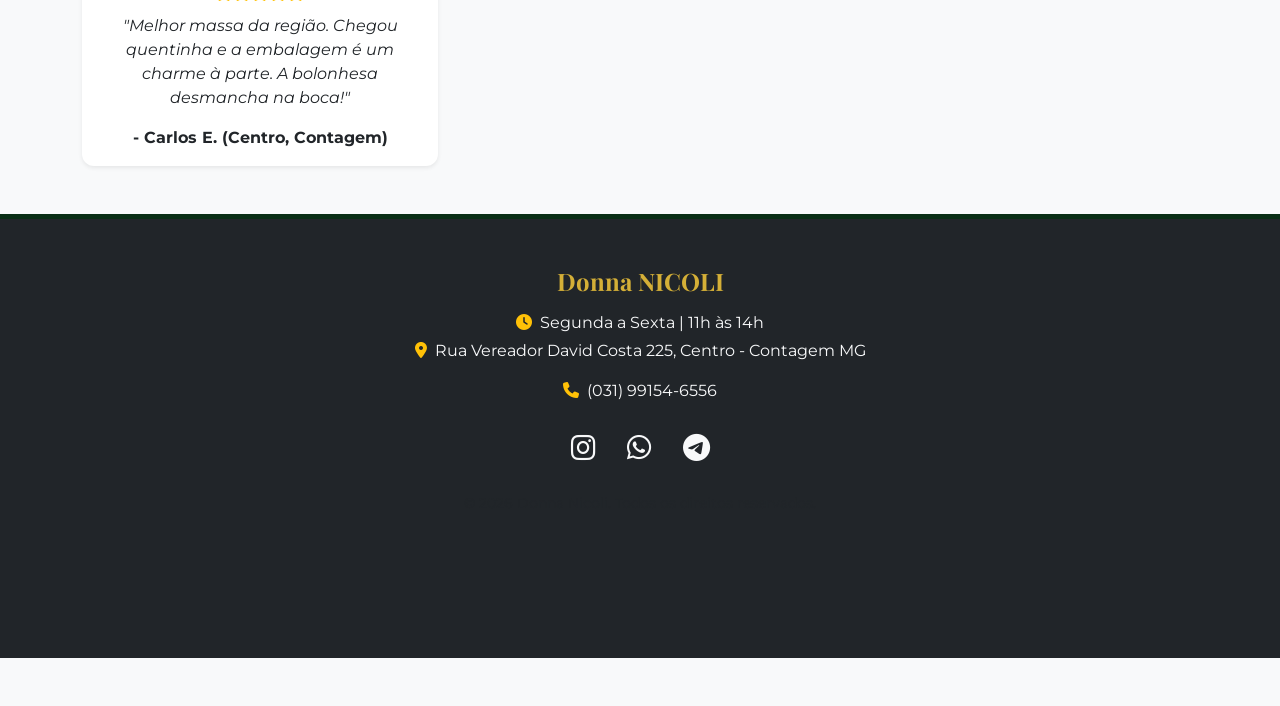
==== commit 7c555e74: "Update index.html" ====
--- a/index.html
+++ b/index.html
@@ -184,12 +184,12 @@
                     <!-- Passo 1: Massas -->
                     <div class="card mb-4 border-0 shadow-sm">
                         <div class="card-header custom-bg-wood text-white fw-bold">
-                            1. Escolha sua Massa (Obrigatório)
+                            1. Escolha sua Massa 
                         </div>
                         <div class="card-body p-2">
                             <!-- Espaguete -->
                             <div class="form-check mb-2 d-flex align-items-center">
-                                <input class="form-check-input input-massa me-3" type="radio" name="massa" id="espaguete" value="Espaguete" data-preco="19.90" required>
+                                <input class="form-check-input input-massa me-3" type="radio" name="massa" id="espaguete" value="Espaguete" data-preco="19.90">
                                 <label class="form-check-label custom-label-box w-100 d-flex align-items-center justify-content-between p-2" for="espaguete">
                                     <div class="d-flex align-items-center">
                                         <img src="img/thumb-espaguete.jpg" alt="Espaguete" class="rounded-circle thumb-img me-3 shadow-sm">
@@ -226,11 +226,11 @@
                     <!-- Passo 2: Molhos -->
                     <div class="card mb-4 border-0 shadow-sm">
                         <div class="card-header custom-bg-wood text-white fw-bold">
-                            2. Escolha seu Molho (Obrigatório)
+                            2. Escolha seu Molho 
                         </div>
                         <div class="card-body p-2">
                             <div class="form-check mb-2 d-flex align-items-center">
-                                <input class="form-check-input input-molho me-3" type="radio" name="molho" id="sugo" value="Sugo Rústico" data-preco="0.00" required>
+                                <input class="form-check-input input-molho me-3" type="radio" name="molho" id="sugo" value="Sugo Rústico" data-preco="0.00">
                                 <label class="form-check-label custom-label-box w-100 d-flex align-items-center justify-content-between p-2" for="sugo">
                                     <div class="d-flex align-items-center">
                                         <img src="img/thumb-molho-sugo.jpg" alt="Sugo" class="rounded-circle thumb-img me-3 shadow-sm">
@@ -266,7 +266,7 @@
                     <!-- Passo 3: Adicionais -->
                     <div class="card mb-4 border-0 shadow-sm">
                         <div class="card-header custom-bg-wood text-white fw-bold">
-                            3. Turbine Sua Massa! (Adicionais / Opcionais)
+                            3. Turbine Sua Massa! (Adicionais)
 
                         </div>
                         <div class="card-body p-2">
@@ -355,7 +355,7 @@
                     <!-- Passo 4: Bebidas -->
                     <div class="card mb-5 border-0 shadow-sm">
                         <div class="card-header custom-bg-wood text-white fw-bold">
-                            4. Bebidas Geladinhas (Opcional)
+                            4. Bebidas
                         </div>
                         <div class="card-body p-2">
                             <div class="form-check mb-2 d-flex align-items-center">
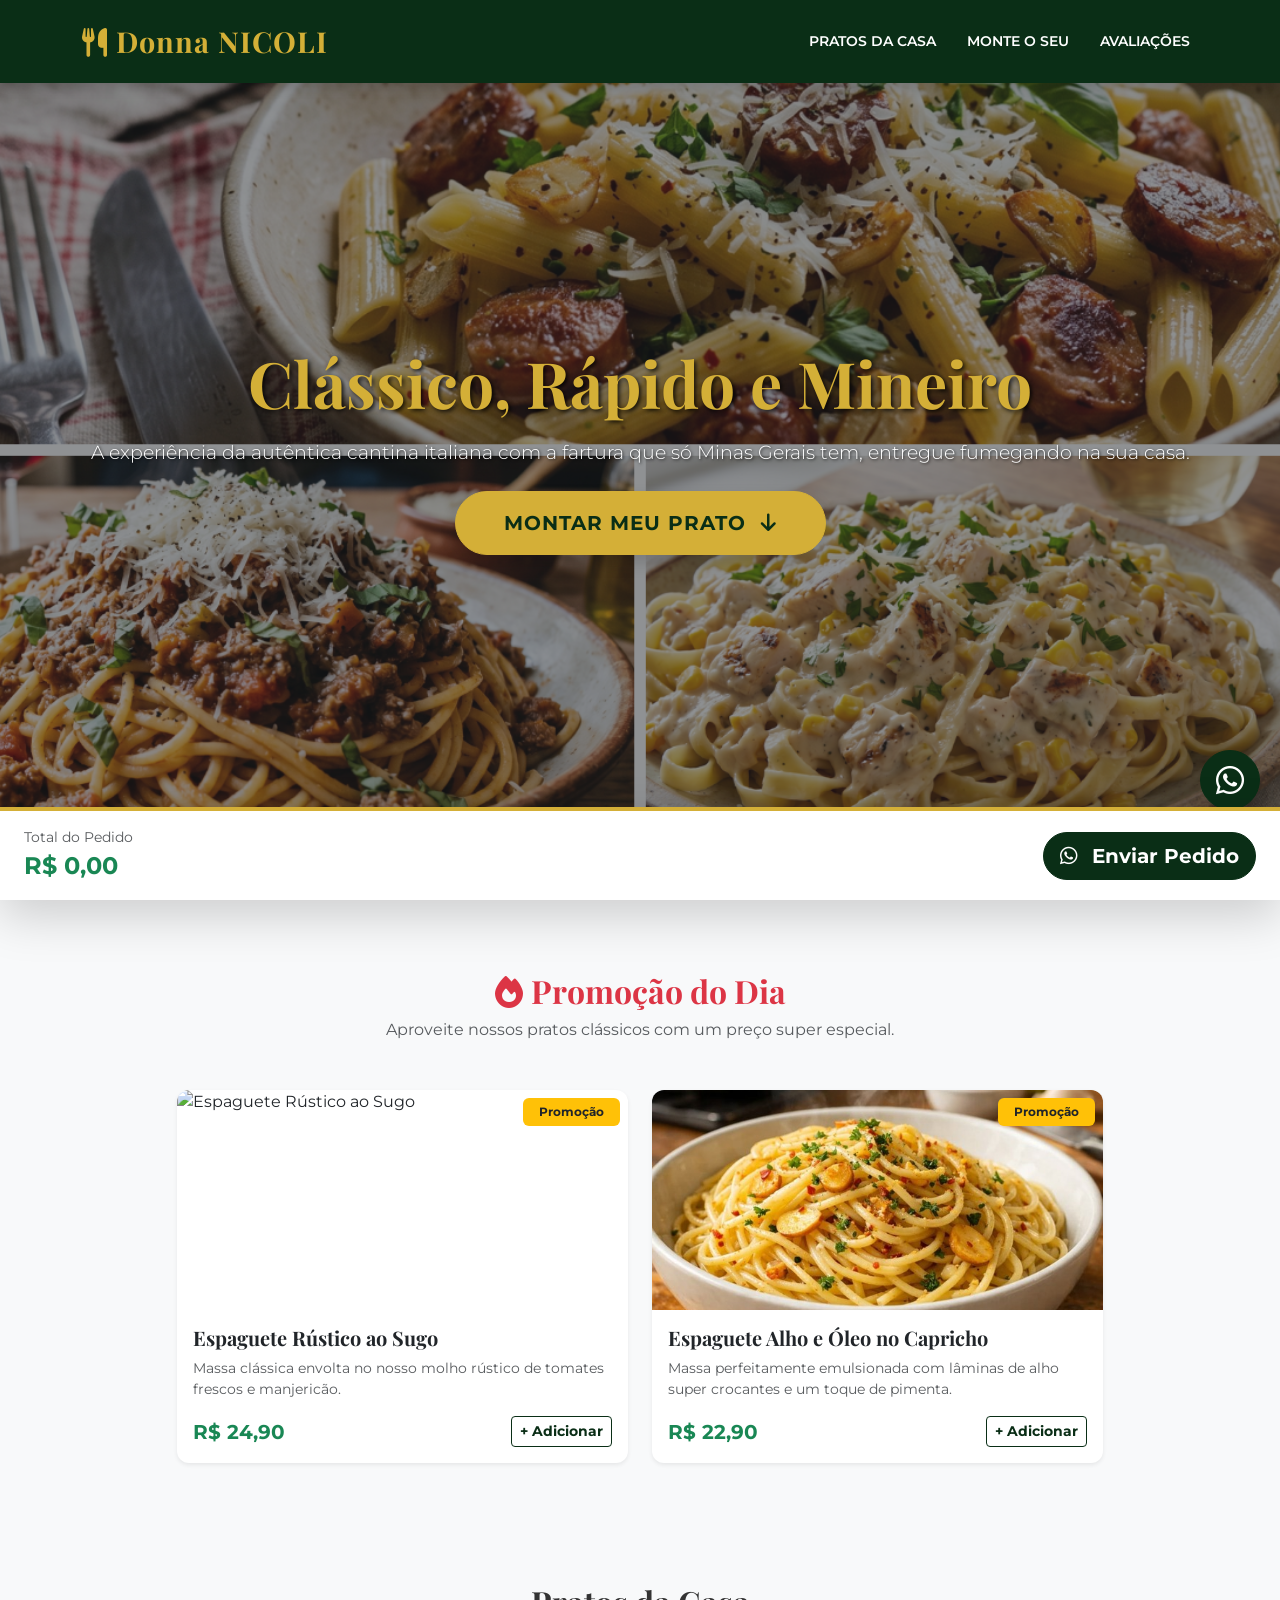
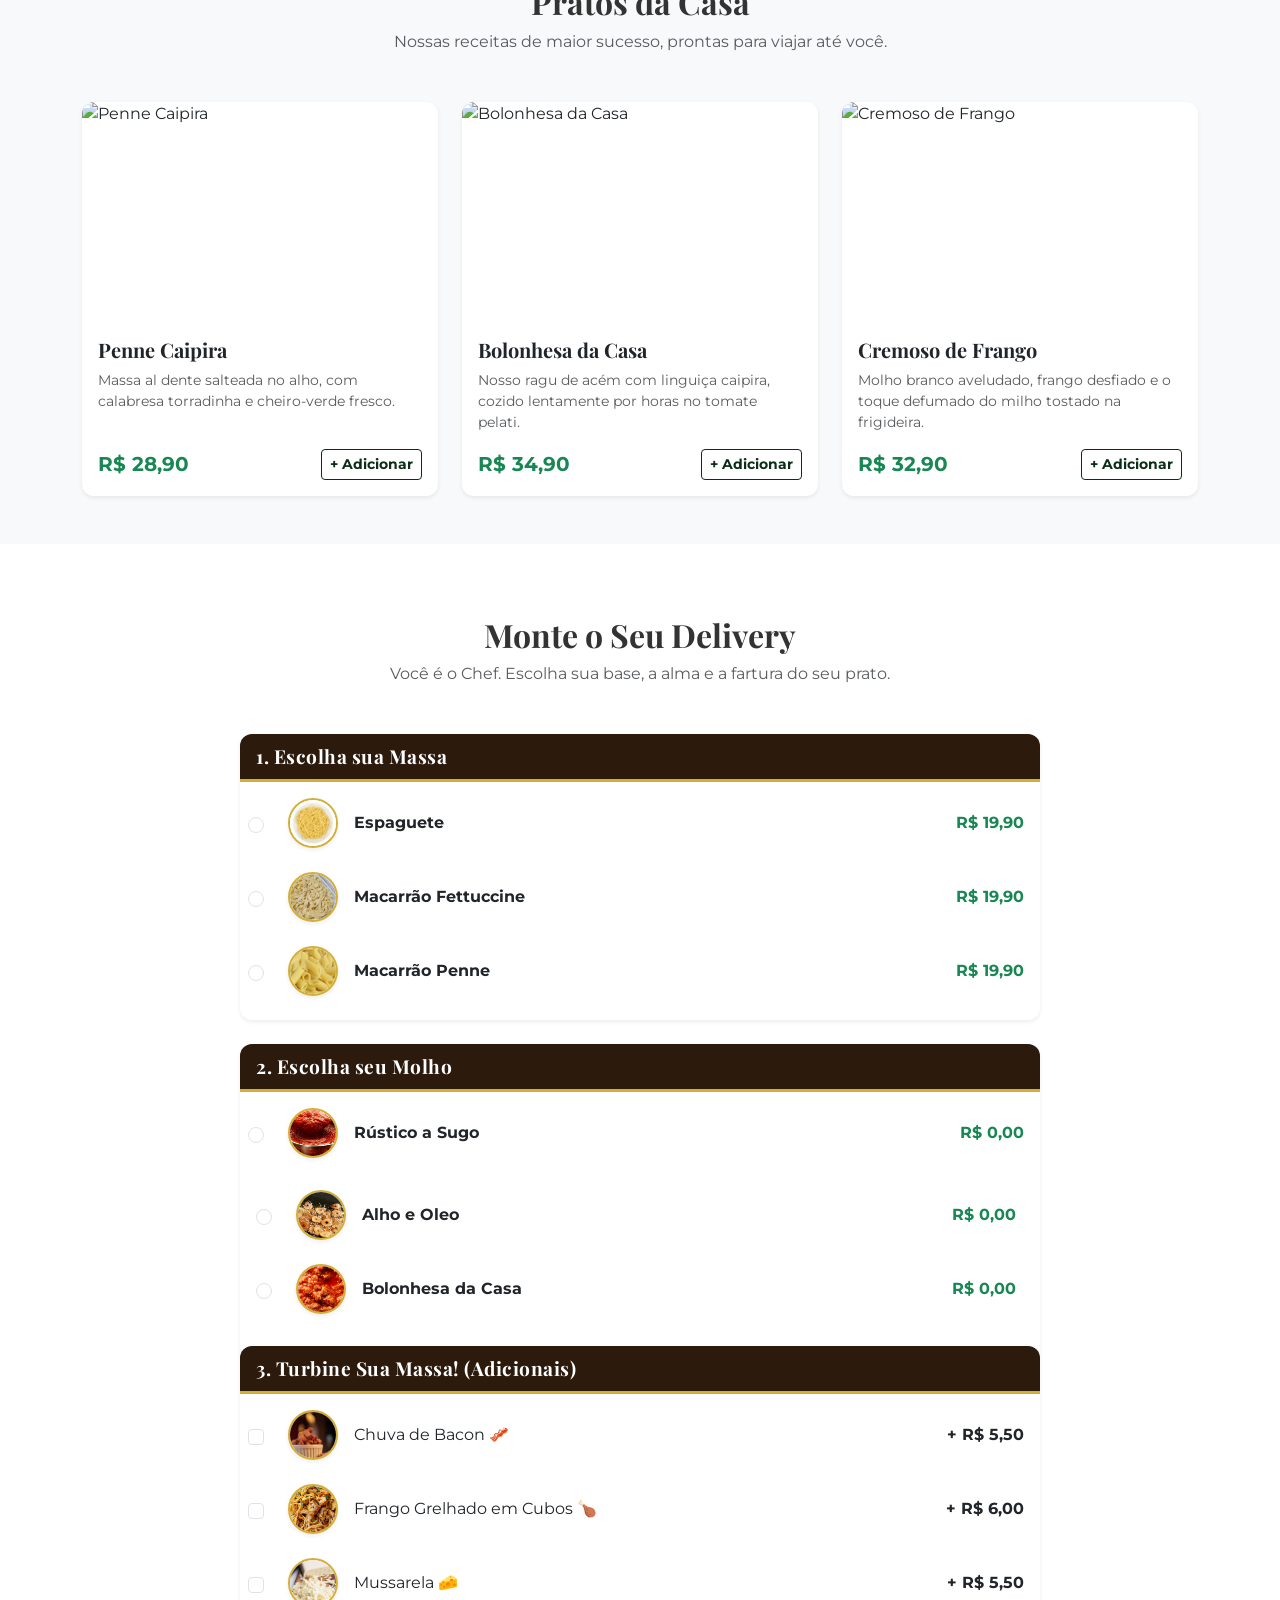
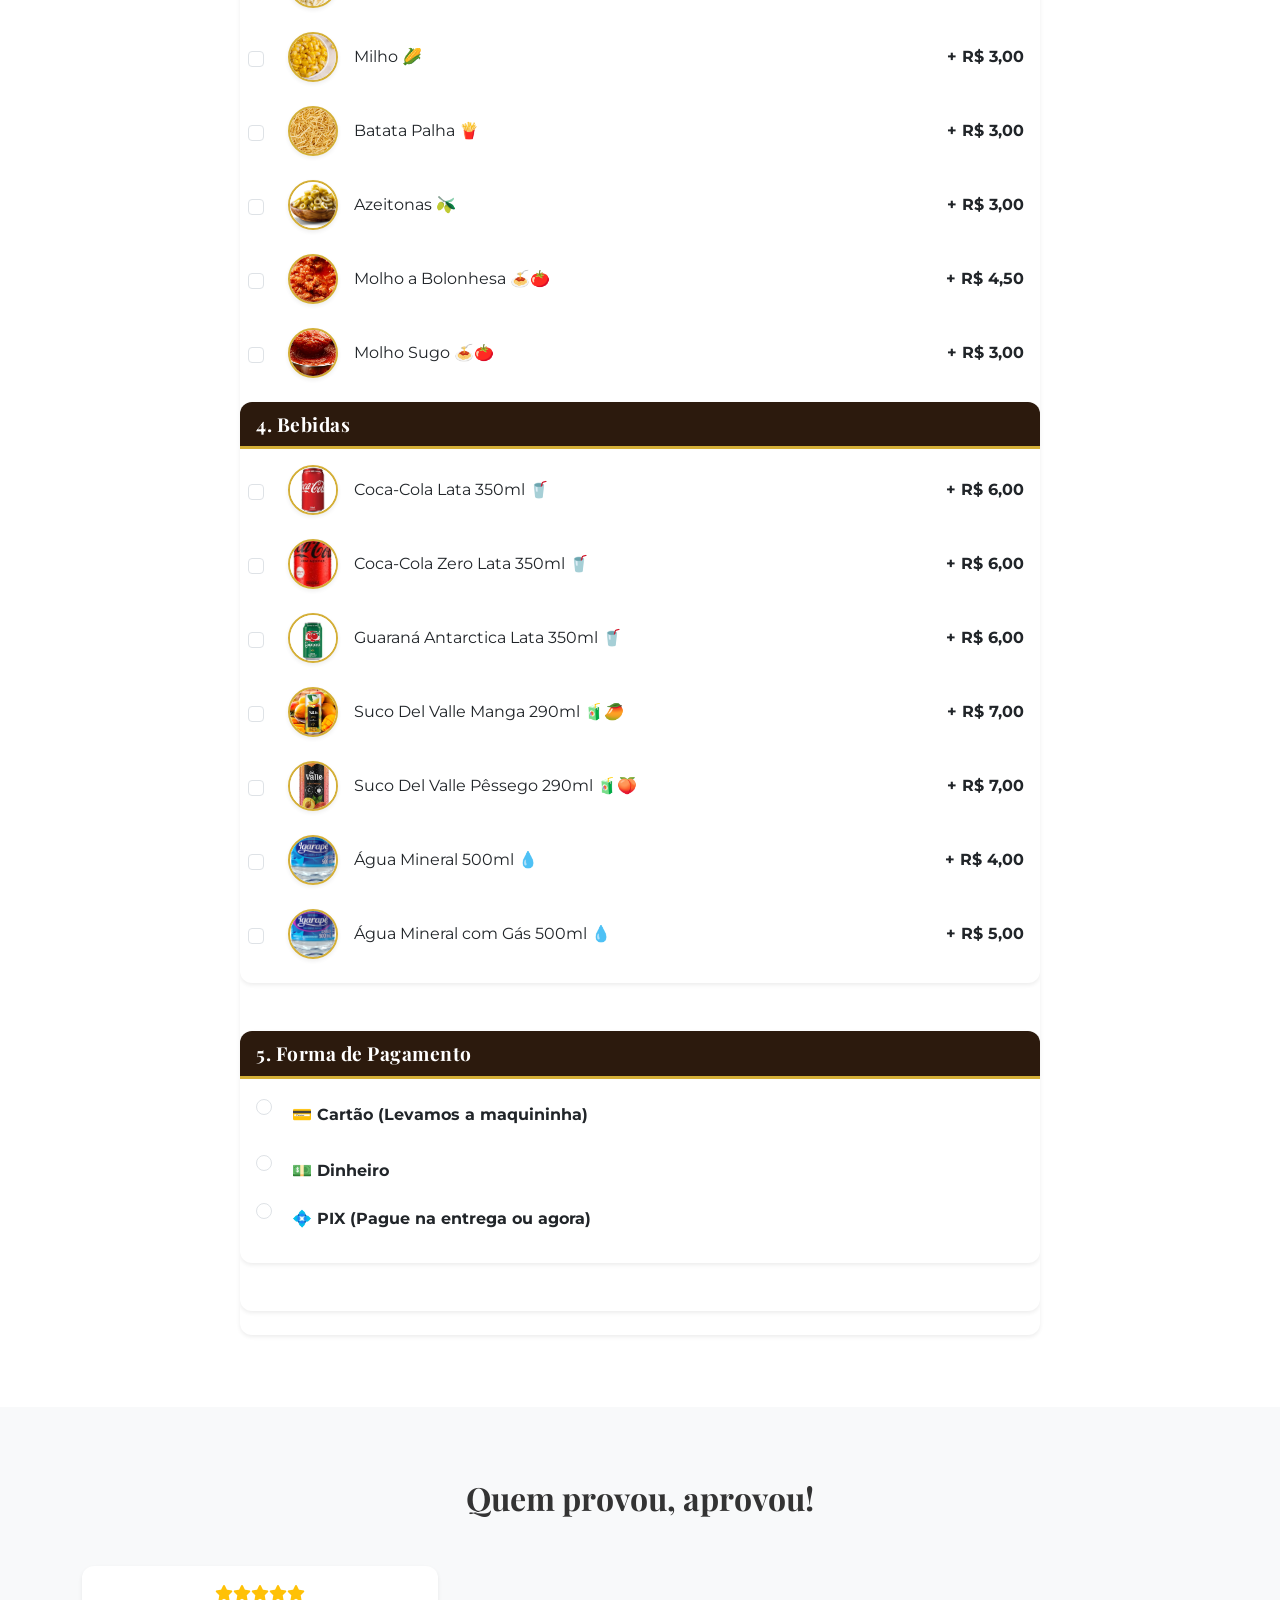
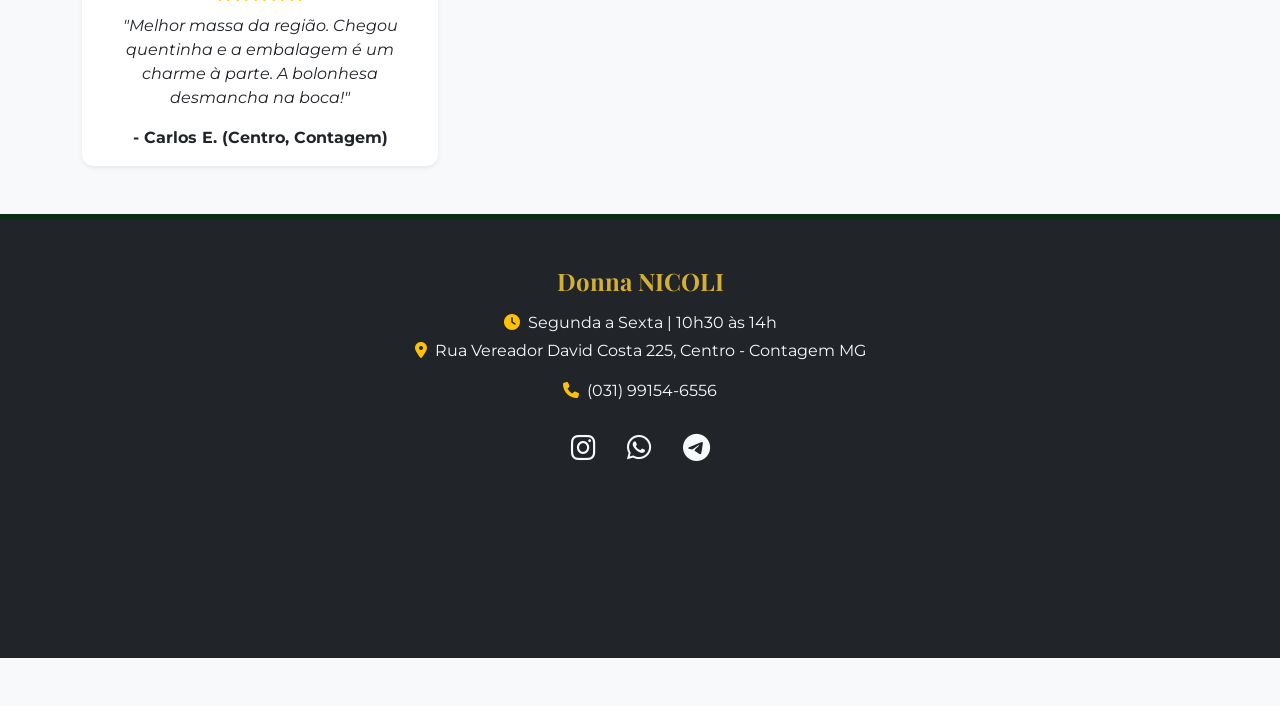
==== commit 67b295ae: "Update index.html" ====
--- a/index.html
+++ b/index.html
@@ -519,7 +519,7 @@
     <footer class="bg-dark text-light py-5 pb-5 mb-5">
         <div class="container text-center">
             <h4 class="fw-bold mb-3">Donna NICOLI</h4>
-            <p class="mb-1"><i class="fa-solid fa-clock text-warning me-2"></i>Segunda a Sexta | 11h às 14h</p>
+            <p class="mb-1"><i class="fa-solid fa-clock text-warning me-2"></i>Segunda a Sexta | 10h30 às 14h</p>
             <p class="mb-3"><i class="fa-solid fa-location-dot text-warning me-2"></i>Rua Vereador David Costa 225, Centro - Contagem MG</p>
             <p class="mb-1"><i class="fa-solid fa-phone text-warning me-2"></i>(031) 99154-6556</p>
             
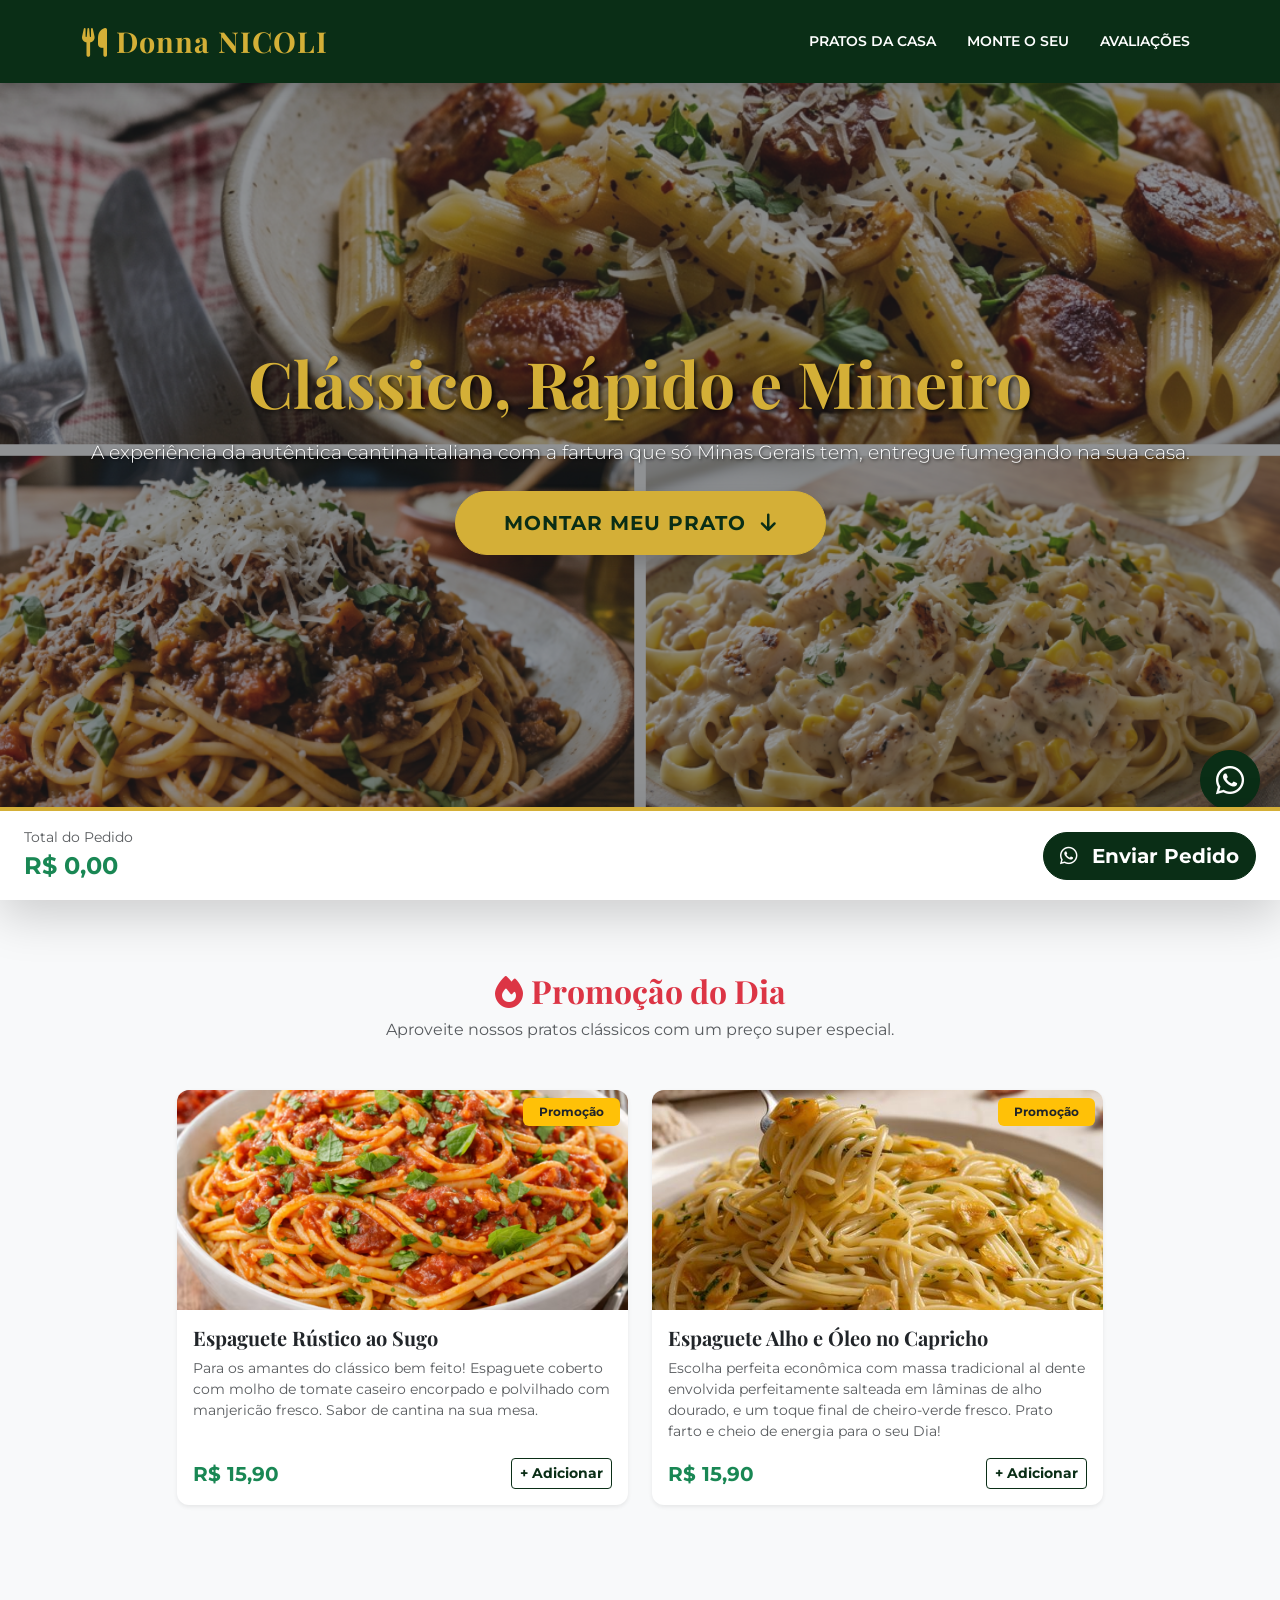
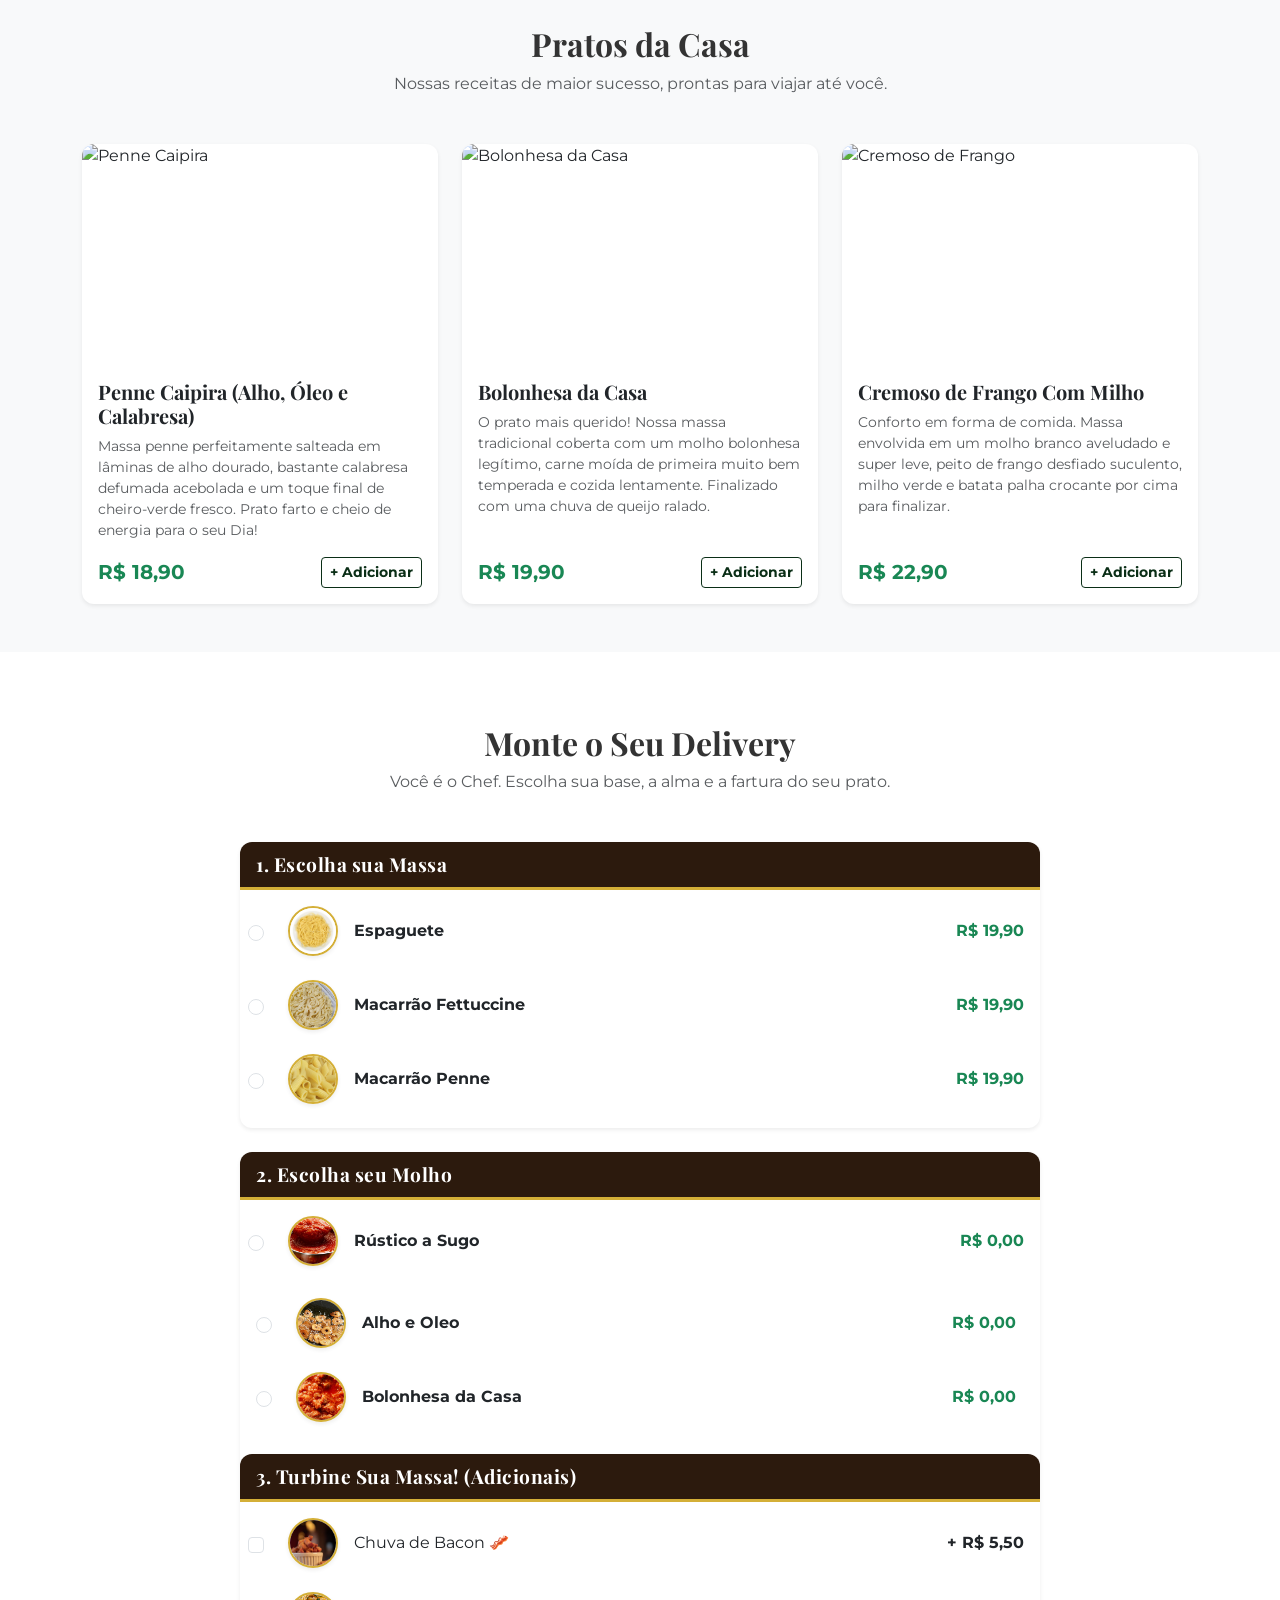
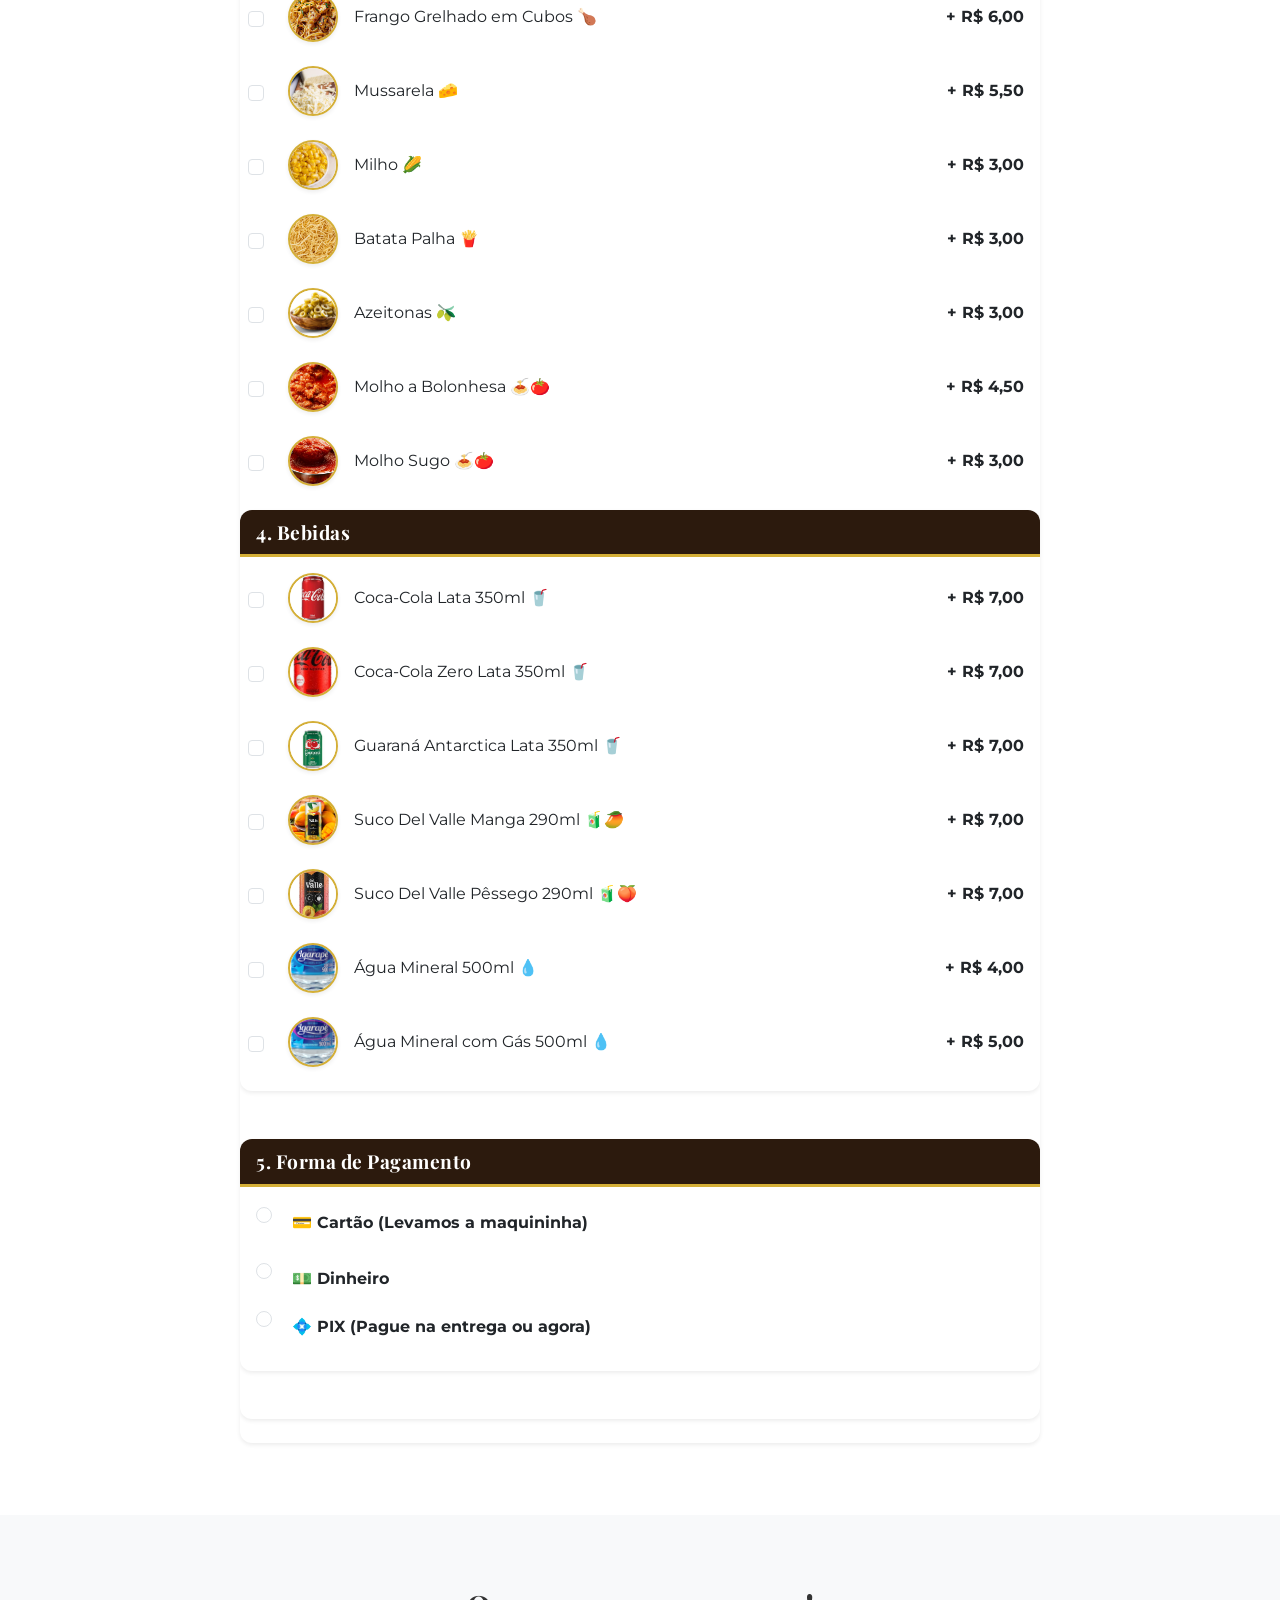
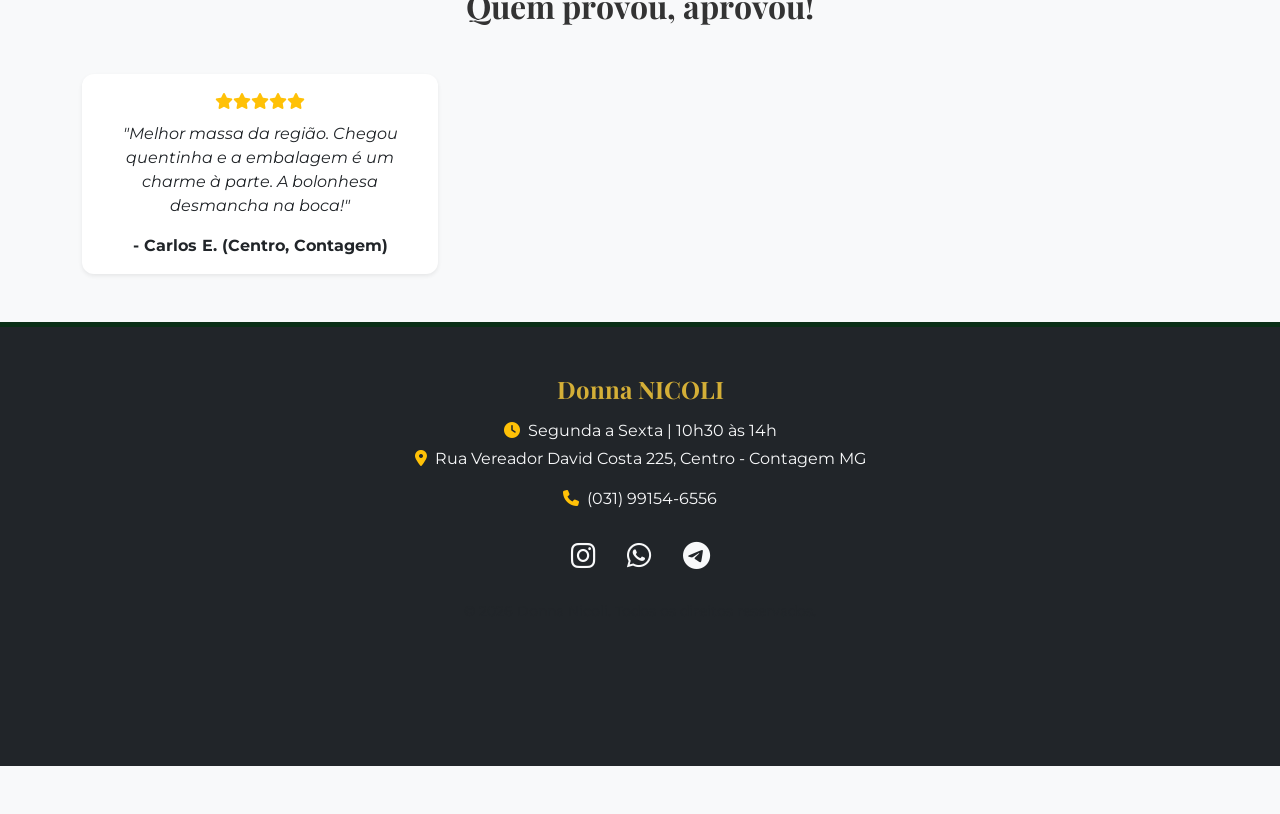
==== commit e35369ad: "Update index.html" ====
--- a/index.html
+++ b/index.html
@@ -68,14 +68,14 @@
                     <div class="col-12 col-md-5">
                         <div class="card h-100 shadow-sm border-0 position-relative border-warning">
                             <span class="badge bg-warning text-dark position-absolute top-0 end-0 m-2 fw-bold px-3 py-2">Promoção</span>
-                            <img src="img/sugo.jpg" class="card-img-top" alt="Espaguete Rústico ao Sugo">
+                            <img src="img/sugo.png" class="card-img-top" alt="Espaguete Rústico ao Sugo">
                             <div class="card-body d-flex flex-column">
                                 <h5 class="card-title fw-bold">Espaguete Rústico ao Sugo</h5>
-                                <p class="card-text text-muted small">Massa clássica envolta no nosso molho rústico de tomates frescos e manjericão.</p>
+                                <p class="card-text text-muted small">Para os amantes do clássico bem feito! Espaguete coberto com molho de tomate caseiro encorpado e polvilhado com manjericão fresco. Sabor de cantina na sua mesa.</p>
                                 <div class="mt-auto d-flex justify-content-between align-items-center">
-                                    <span class="fs-5 fw-bold text-success">R$ 24,90</span>
+                                    <span class="fs-5 fw-bold text-success">R$ 15,90</span>
                                     <div>
-                                        <input type="checkbox" class="btn-check input-prato" id="prato-sugo" value="Espaguete Rústico ao Sugo (Promoção)" data-preco="24.90">
+                                        <input type="checkbox" class="btn-check input-prato" id="prato-sugo" value="Espaguete Rústico ao Sugo (Promoção)" data-preco="15.90">
                                         <label class="btn btn-outline-success btn-sm fw-bold" for="prato-sugo">+ Adicionar</label>
                                     </div>
                                 </div>
@@ -87,14 +87,14 @@
                     <div class="col-12 col-md-5">
                         <div class="card h-100 shadow-sm border-0 position-relative border-warning">
                             <span class="badge bg-warning text-dark position-absolute top-0 end-0 m-2 fw-bold px-3 py-2">Promoção</span>
-                            <img src="img/alho-oleo.jpg" class="card-img-top" alt="Espaguete Alho e Óleo no capricho">
+                            <img src="img/alho-oleo2.jpg" class="card-img-top" alt="Espaguete Alho e Óleo no capricho">
                             <div class="card-body d-flex flex-column">
                                 <h5 class="card-title fw-bold">Espaguete Alho e Óleo no Capricho</h5>
-                                <p class="card-text text-muted small">Massa perfeitamente emulsionada com lâminas de alho super crocantes e um toque de pimenta.</p>
+                                <p class="card-text text-muted small">Escolha perfeita econômica com massa tradicional al dente envolvida perfeitamente salteada em lâminas de alho dourado, e um toque final de cheiro-verde fresco. Prato farto e cheio de energia para o seu Dia!</p>
                                 <div class="mt-auto d-flex justify-content-between align-items-center">
-                                    <span class="fs-5 fw-bold text-success">R$ 22,90</span>
+                                    <span class="fs-5 fw-bold text-success">R$ 15,90</span>
                                     <div>
-                                        <input type="checkbox" class="btn-check input-prato" id="prato-alho" value="Espaguete Alho e Óleo (Promoção)" data-preco="22.90">
+                                        <input type="checkbox" class="btn-check input-prato" id="prato-alho" value="Espaguete Alho e Óleo (Promoção)" data-preco="15.90">
                                         <label class="btn btn-outline-success btn-sm fw-bold" for="prato-alho">+ Adicionar</label>
                                     </div>
                                 </div>
@@ -117,14 +117,14 @@
                     <!-- Card 1 -->
                     <div class="col-12 col-md-4">
                         <div class="card h-100 shadow-sm border-0">
-                            <img src="img/penne.jpg" class="card-img-top" alt="Penne Caipira">
+                            <img src="img/penne.png" class="card-img-top" alt="Penne Caipira">
                             <div class="card-body d-flex flex-column">
-                                <h5 class="card-title fw-bold">Penne Caipira</h5>
-                                <p class="card-text text-muted small">Massa al dente salteada no alho, com calabresa torradinha e cheiro-verde fresco.</p>
+                                <h5 class="card-title fw-bold">Penne Caipira (Alho, Óleo e Calabresa)</h5>
+                                <p class="card-text text-muted small">Massa penne perfeitamente salteada em lâminas de alho dourado, bastante calabresa defumada acebolada e um toque final de cheiro-verde fresco. Prato farto e cheio de energia para o seu Dia!</p>
                                 <div class="mt-auto d-flex justify-content-between align-items-center">
-                                    <span class="fs-5 fw-bold text-success">R$ 28,90</span>
+                                    <span class="fs-5 fw-bold text-success">R$ 18,90</span>
                                     <div>
-                                        <input type="checkbox" class="btn-check input-prato" id="prato-penne" value="Penne Caipira" data-preco="28.90">
+                                        <input type="checkbox" class="btn-check input-prato" id="prato-penne" value="Penne Caipira" data-preco="18.90">
                                         <label class="btn btn-outline-success btn-sm fw-bold" for="prato-penne">+ Adicionar</label>
                                     </div>
                                 </div>
@@ -135,14 +135,14 @@
                     <!-- Card 2 -->
                     <div class="col-12 col-md-4">
                         <div class="card h-100 shadow-sm border-0">
-                            <img src="img/bolonhesa.jpg" class="card-img-top" alt="Bolonhesa da Casa">
+                            <img src="img/bolonhesa-2.png" class="card-img-top" alt="Bolonhesa da Casa">
                             <div class="card-body d-flex flex-column">
                                 <h5 class="card-title fw-bold">Bolonhesa da Casa</h5>
-                                <p class="card-text text-muted small">Nosso ragu de acém com linguiça caipira, cozido lentamente por horas no tomate pelati.</p>
+                                <p class="card-text text-muted small">O prato mais querido! Nossa massa tradicional coberta com um molho bolonhesa legítimo, carne moída de primeira muito bem temperada e cozida lentamente. Finalizado com uma chuva de queijo ralado.</p>
                                 <div class="mt-auto d-flex justify-content-between align-items-center">
-                                    <span class="fs-5 fw-bold text-success">R$ 34,90</span>
+                                    <span class="fs-5 fw-bold text-success">R$ 19,90</span>
                                     <div>
-                                        <input type="checkbox" class="btn-check input-prato" id="prato-bolonhesa" value="Bolonhesa da Casa" data-preco="34.90">
+                                        <input type="checkbox" class="btn-check input-prato" id="prato-bolonhesa" value="Bolonhesa da Casa" data-preco="19.90">
                                         <label class="btn btn-outline-success btn-sm fw-bold" for="prato-bolonhesa">+ Adicionar</label>
                                     </div>
                                 </div>
@@ -153,14 +153,14 @@
                     <!-- Card 3 -->
                     <div class="col-12 col-md-4">
                         <div class="card h-100 shadow-sm border-0">
-                            <img src="img/cremoso.jpg" class="card-img-top" alt="Cremoso de Frango">
+                            <img src="img/cremoso.png" class="card-img-top" alt="Cremoso de Frango">
                             <div class="card-body d-flex flex-column">
-                                <h5 class="card-title fw-bold">Cremoso de Frango</h5>
-                                <p class="card-text text-muted small">Molho branco aveludado, frango desfiado e o toque defumado do milho tostado na frigideira.</p>
+                                <h5 class="card-title fw-bold">Cremoso de Frango Com Milho</h5>
+                                <p class="card-text text-muted small">Conforto em forma de comida. Massa envolvida em um molho branco aveludado e super leve, peito de frango desfiado suculento, milho verde e batata palha crocante por cima para finalizar.</p>
                                 <div class="mt-auto d-flex justify-content-between align-items-center">
-                                    <span class="fs-5 fw-bold text-success">R$ 32,90</span>
+                                    <span class="fs-5 fw-bold text-success">R$ 22,90</span>
                                     <div>
-                                        <input type="checkbox" class="btn-check input-prato" id="prato-cremoso" value="Cremoso de Frango" data-preco="32.90">
+                                        <input type="checkbox" class="btn-check input-prato" id="prato-cremoso" value="Cremoso de Frango" data-preco="22.90">
                                         <label class="btn btn-outline-success btn-sm fw-bold" for="prato-cremoso">+ Adicionar</label>
                                     </div>
                                 </div>
@@ -359,33 +359,33 @@
                         </div>
                         <div class="card-body p-2">
                             <div class="form-check mb-2 d-flex align-items-center">
-                                <input class="form-check-input input-bebida me-3" type="checkbox" id="beb-coca" value="Coca-Cola Lata 350ml" data-preco="6.00">
+                                <input class="form-check-input input-bebida me-3" type="checkbox" id="beb-coca" value="Coca-Cola Lata 350ml" data-preco="7.00">
                                 <label class="form-check-label custom-label-box w-100 d-flex align-items-center justify-content-between p-2" for="beb-coca">
                                     <div class="d-flex align-items-center">
                                         <img src="img/thumb-coca.jpg" alt="Coca" class="rounded-circle thumb-img me-3 shadow-sm">
                                         <span>Coca-Cola Lata 350ml 🥤</span>
                                     </div>
-                                    <span class="fw-bold">+ R$ 6,00</span>
-                                </label>
-                            </div>
-                            <div class="form-check mb-2 d-flex align-items-center">
-                                <input class="form-check-input input-bebida me-3" type="checkbox" id="beb-cocazero" value="Coca Cola Zero Lata 350ml" data-preco="6.00">
+                                    <span class="fw-bold">+ R$ 7,00</span>
+                                </label>
+                            </div>
+                            <div class="form-check mb-2 d-flex align-items-center">
+                                <input class="form-check-input input-bebida me-3" type="checkbox" id="beb-cocazero" value="Coca Cola Zero Lata 350ml" data-preco="7.00">
                                 <label class="form-check-label custom-label-box w-100 d-flex align-items-center justify-content-between p-2" for="beb-cocazero">
                                     <div class="d-flex align-items-center">
                                         <img src="img/thumb-cocazero.jpg" alt="Coca Zero" class="rounded-circle thumb-img me-3 shadow-sm">
                                         <span>Coca-Cola Zero Lata 350ml 🥤</span>
                                     </div>
-                                    <span class="fw-bold">+ R$ 6,00</span>
-                                </label>
-                            </div>
-                            <div class="form-check mb-2 d-flex align-items-center">
-                                <input class="form-check-input input-bebida me-3" type="checkbox" id="beb-guarana" value="Guaraná Antarctica Lata 350ml" data-preco="6.00">
+                                    <span class="fw-bold">+ R$ 7,00</span>
+                                </label>
+                            </div>
+                            <div class="form-check mb-2 d-flex align-items-center">
+                                <input class="form-check-input input-bebida me-3" type="checkbox" id="beb-guarana" value="Guaraná Antarctica Lata 350ml" data-preco="7.00">
                                 <label class="form-check-label custom-label-box w-100 d-flex align-items-center justify-content-between p-2" for="beb-guarana">
                                     <div class="d-flex align-items-center">
                                         <img src="img/thumb-guarana.jpg" alt="Guaraná" class="rounded-circle thumb-img me-3 shadow-sm">
                                         <span>Guaraná Antarctica Lata 350ml 🥤</span>
                                     </div>
-                                    <span class="fw-bold">+ R$ 6,00</span>
+                                    <span class="fw-bold">+ R$ 7,00</span>
                                 </label>
                             </div>
                             <div class="form-check mb-2 d-flex align-items-center">
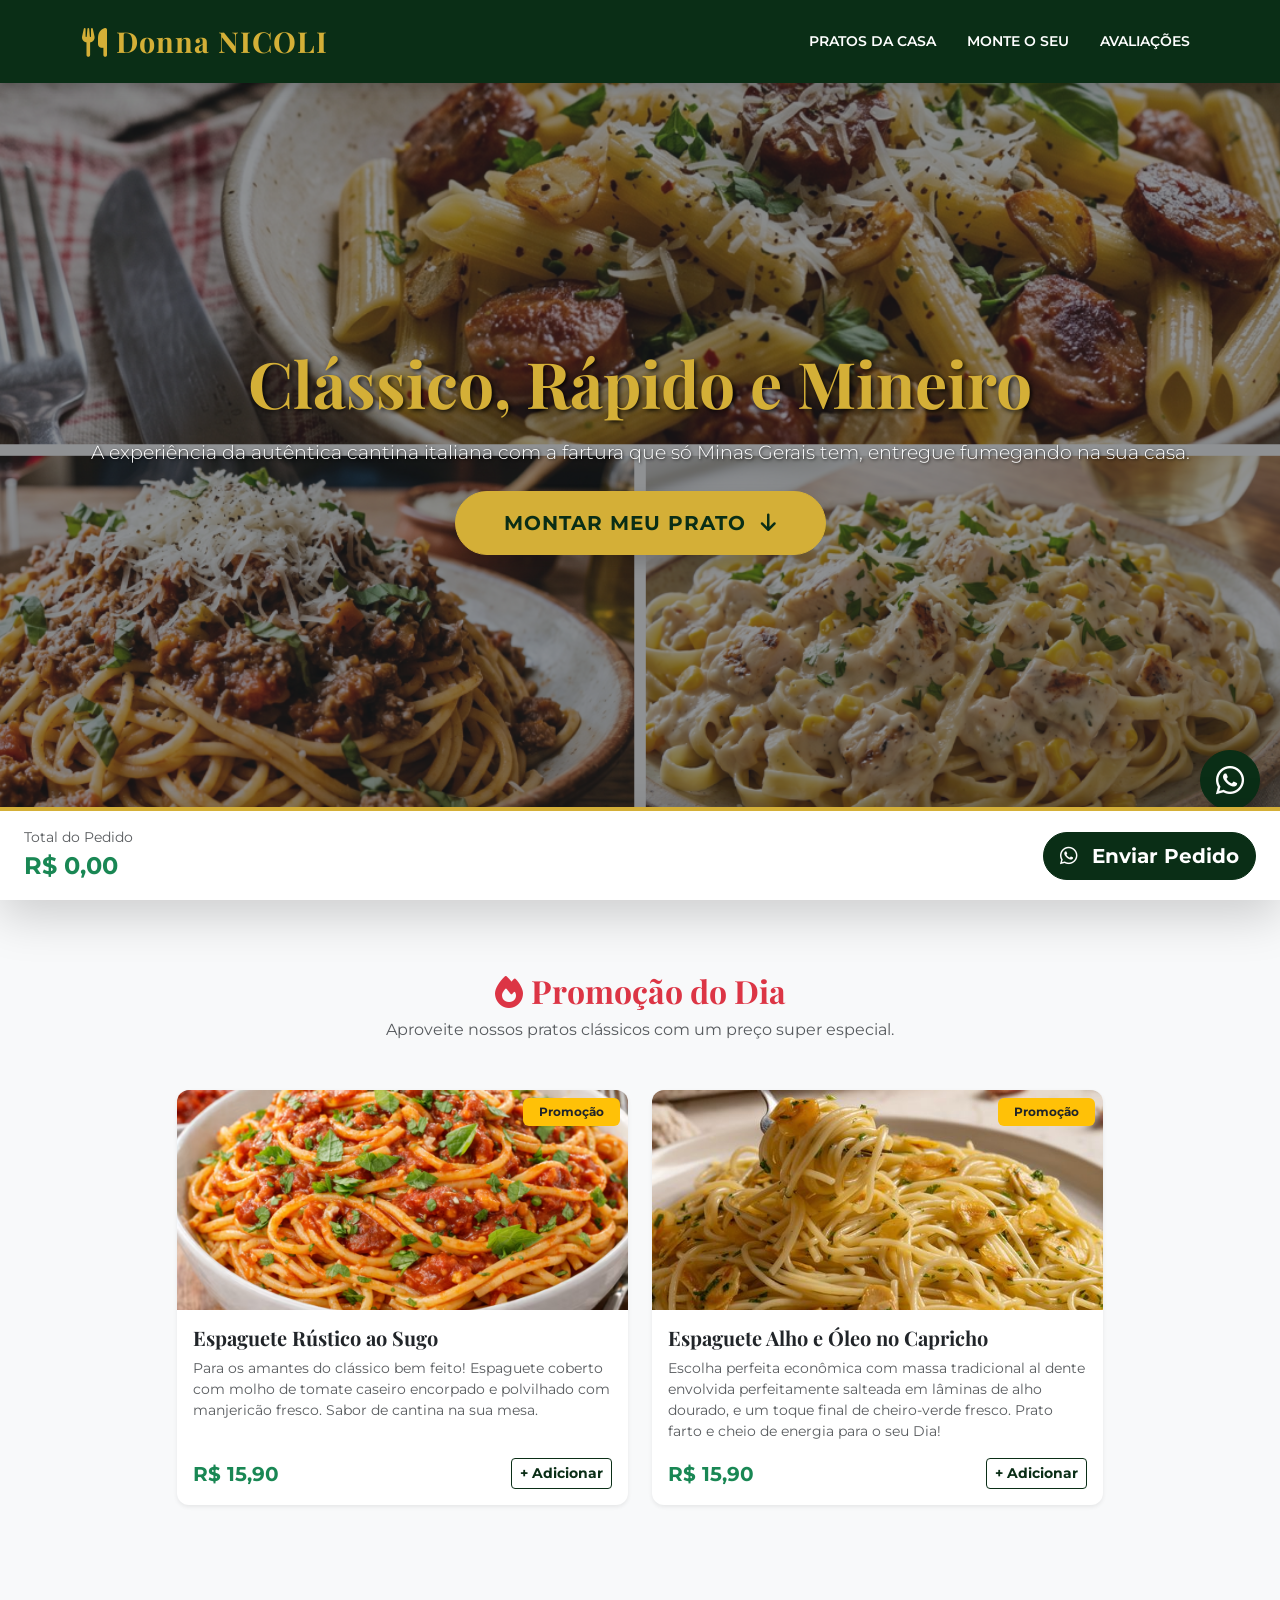
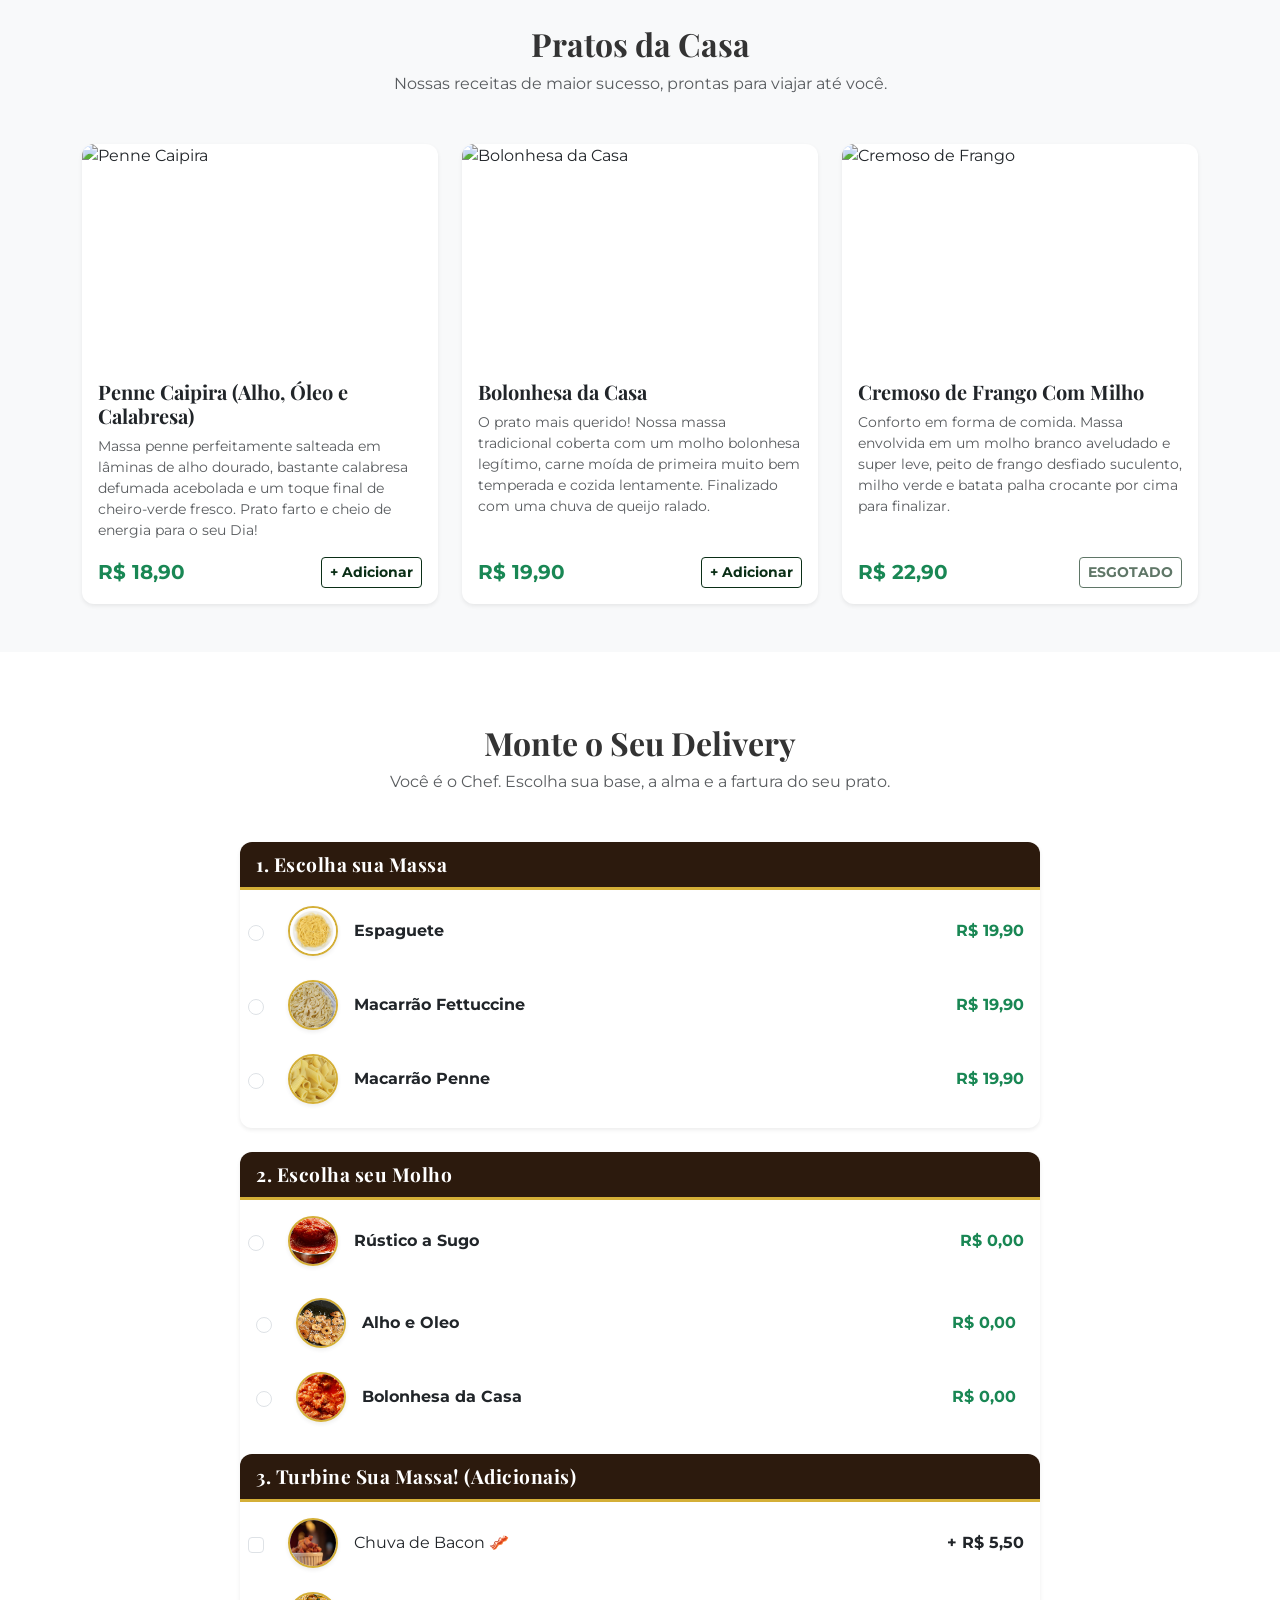
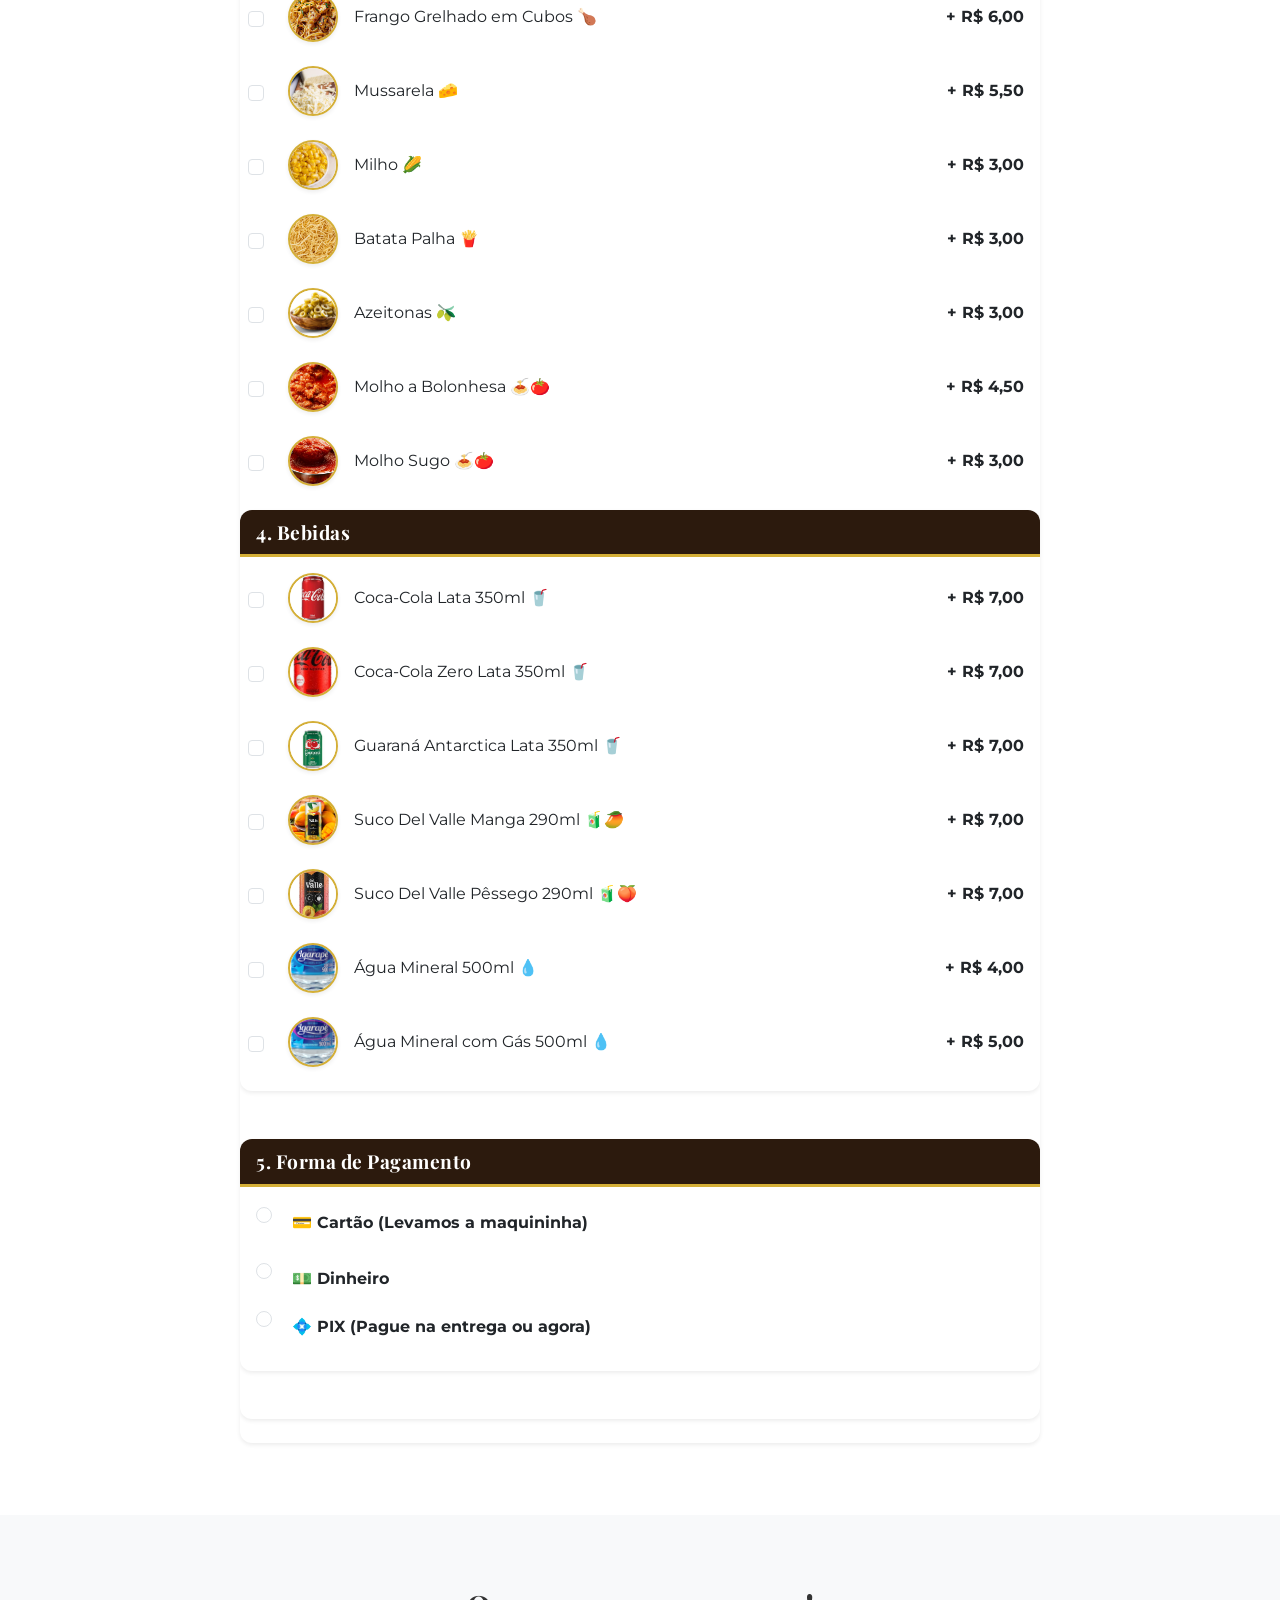
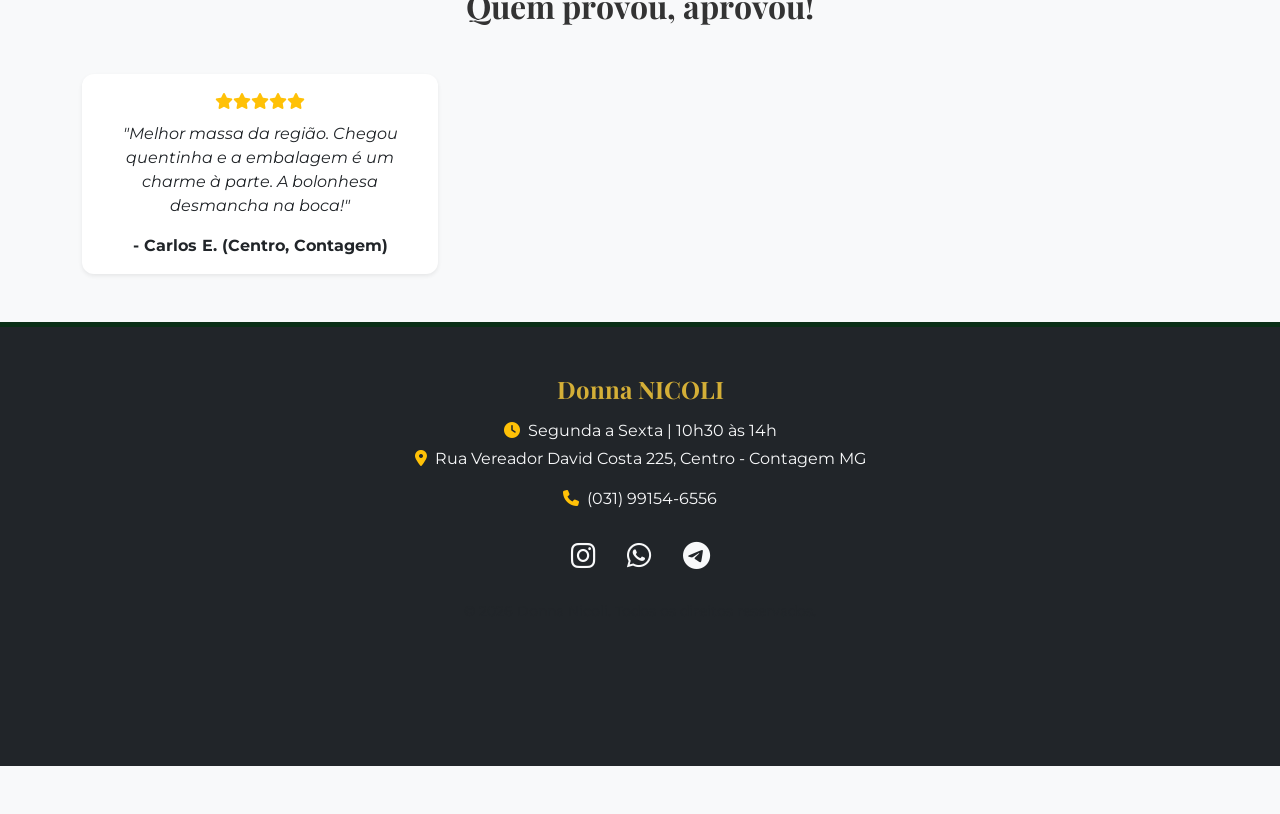
==== commit 8e4cf498: "Update index.html" ====
--- a/index.html
+++ b/index.html
@@ -160,8 +160,8 @@
                                 <div class="mt-auto d-flex justify-content-between align-items-center">
                                     <span class="fs-5 fw-bold text-success">R$ 22,90</span>
                                     <div>
-                                        <input type="checkbox" class="btn-check input-prato" id="prato-cremoso" value="Cremoso de Frango" data-preco="22.90">
-                                        <label class="btn btn-outline-success btn-sm fw-bold" for="prato-cremoso">+ Adicionar</label>
+                                        <input type="checkbox" class="btn-check input-prato" id="prato-cremoso" value="Cremoso de Frango" data-preco="22.90"disabled>
+                                        <label class="btn btn-outline-success btn-sm fw-bold" for="prato-cremoso">ESGOTADO</label>
                                     </div>
                                 </div>
                             </div>
